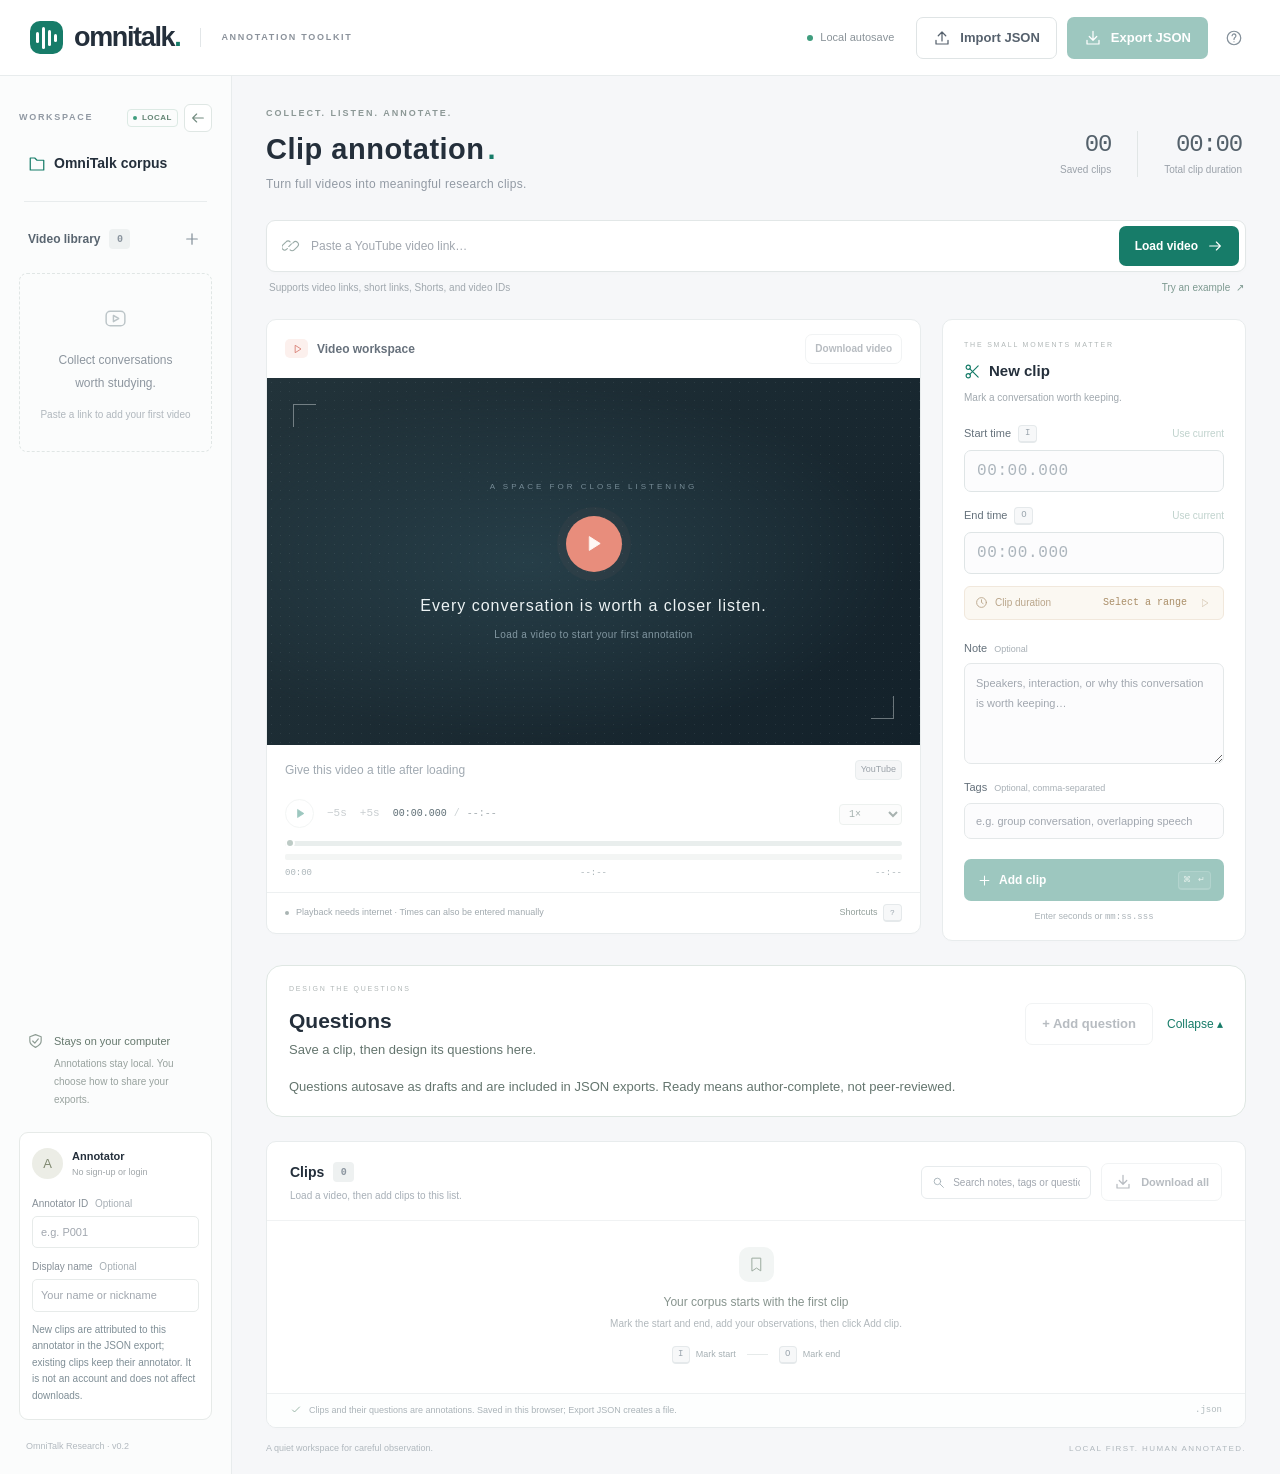
==== src/annotation_toolkit/static/index.html @ 3ece15de "Keep imported JSON files as separate projects with a file selector Each imported file is now its own" ====
<!doctype html>
<html lang="en">
  <head>
    <meta charset="utf-8">
    <meta name="viewport" content="width=device-width, initial-scale=1">
    <meta name="referrer" content="strict-origin-when-cross-origin">
    <meta name="theme-color" content="#177c69">
    <meta name="description" content="OmniTalk local video annotation workspace. Mark clips, add notes, and export JSON.">
    <title>OmniTalk · Clip annotation</title>
    <link rel="icon" href="data:image/svg+xml,%3Csvg xmlns='http://www.w3.org/2000/svg' viewBox='0 0 40 40'%3E%3Crect width='40' height='40' rx='12' fill='%23177c69'/%3E%3Cpath d='M10 17v6m7-13v20m7-17v14m7-10v6' stroke='white' stroke-width='3' stroke-linecap='round'/%3E%3C/svg%3E">
    <link rel="stylesheet" href="./styles.css">
    <link id="downloads-styles" rel="stylesheet" href="./downloads.css">
    <script type="module" src="./app.js"></script>
  </head>
  <body data-mode="local">
    <svg class="icon-definitions" aria-hidden="true" xmlns="http://www.w3.org/2000/svg">
      <defs>
        <symbol id="i-plus" viewBox="0 0 24 24"><path d="M12 5v14M5 12h14"/></symbol>
        <symbol id="i-play" viewBox="0 0 24 24"><path d="m9 5 11 7-11 7Z"/></symbol>
        <symbol id="i-pause" viewBox="0 0 24 24"><path d="M8 5v14M16 5v14"/></symbol>
        <symbol id="i-link" viewBox="0 0 24 24"><path d="m10 13 4-4m-6 7-1 1a4 4 0 0 1-6-6l5-5a4 4 0 0 1 6 0m0 12a4 4 0 0 0 6 0l5-5a4 4 0 0 0-6-6l-1 1" transform="translate(0 1) scale(.9)"/></symbol>
        <symbol id="i-download" viewBox="0 0 24 24"><path d="M12 3v12m-5-5 5 5 5-5M4 15v5h16v-5"/></symbol>
        <symbol id="i-upload" viewBox="0 0 24 24"><path d="M12 16V4m-5 5 5-5 5 5M4 15v5h16v-5"/></symbol>
        <symbol id="i-check" viewBox="0 0 24 24"><path d="m5 12 4 4L19 6"/></symbol>
        <symbol id="i-video" viewBox="0 0 24 24"><rect x="3" y="5" width="18" height="14" rx="4"/><path d="m10 9 5 3-5 3Z"/></symbol>
        <symbol id="i-external" viewBox="0 0 24 24"><path d="M13 4h7v7m0-7L10 14m-1-9H4v15h15v-5"/></symbol>
        <symbol id="i-scissors" viewBox="0 0 24 24"><circle cx="6" cy="6" r="3"/><circle cx="6" cy="18" r="3"/><path d="m8 8 12 12M8 16 20 4"/></symbol>
        <symbol id="i-edit" viewBox="0 0 24 24"><path d="m14 5 5 5M4 20l5-1L21 7l-5-5L4 14Z"/></symbol>
        <symbol id="i-trash" viewBox="0 0 24 24"><path d="M3 6h18M9 6V3h6v3M5 6l1 15h12l1-15M10 10v7m4-7v7"/></symbol>
        <symbol id="i-search" viewBox="0 0 24 24"><circle cx="10" cy="10" r="6"/><path d="m15 15 6 6"/></symbol>
        <symbol id="i-clock" viewBox="0 0 24 24"><circle cx="12" cy="12" r="9"/><path d="M12 7v5l3 2"/></symbol>
        <symbol id="i-help" viewBox="0 0 24 24"><circle cx="12" cy="12" r="9"/><path d="M9.5 9a2.5 2.5 0 1 1 4 2c-1.5 1-1.5 1-1.5 3m0 3h.01"/></symbol>
        <symbol id="i-folder" viewBox="0 0 24 24"><path d="M3 7V4h6l3 3h9v13H3Z"/></symbol>
        <symbol id="i-arrow" viewBox="0 0 24 24"><path d="M4 12h16m-6-6 6 6-6 6"/></symbol>
        <symbol id="i-close" viewBox="0 0 24 24"><path d="m6 6 12 12M6 18 18 6"/></symbol>
        <symbol id="i-shield" viewBox="0 0 24 24"><path d="m12 3 8 3v6c0 5-8 9-8 9s-8-4-8-9V6Z"/><path d="m8 12 3 3 5-6"/></symbol>
        <symbol id="i-bookmark" viewBox="0 0 24 24"><path d="M6 3h12v18l-6-4-6 4Z"/></symbol>
      </defs>
    </svg>

    <header class="topbar">
      <a class="brand" href="./" aria-label="OmniTalk workspace">
        <span class="brand-mark" aria-hidden="true"><i></i><i></i><i></i><i></i></span>
        <span>omnitalk<span class="brand-period">.</span></span>
        <span class="brand-caption">ANNOTATION TOOLKIT</span>
      </a>
      <div class="topbar-actions">
        <span class="save-status" id="save-status" role="status"><span class="status-dot"></span>Local autosave</span>
        <button class="button secondary" id="import-button"><svg class="icon"><use href="#i-upload"/></svg><span>Import JSON</span></button>
        <input type="file" id="import-file" accept="application/json,.json" multiple hidden>
        <button class="button primary" id="export-button"><svg class="icon"><use href="#i-download"/></svg><span>Export JSON</span></button>
        <button class="icon-button help-button" id="help-button" aria-label="Help"><svg class="icon"><use href="#i-help"/></svg></button>
      </div>
    </header>

    <div id="browser-demo-notice" class="browser-demo-notice" role="note" hidden>
      <span><strong>Browser edition</strong> · Annotate and export JSON here. Video downloads require the local app. Your annotations stay in this browser.</span>
      <a href="https://github.com/chnln/omnitalk-annotation-toolkit#run-locally" target="_blank" rel="noopener noreferrer">Local setup ↗</a>
    </div>
    <div class="app-layout">
      <aside class="sidebar" id="library-sidebar" aria-label="Project and video library">
        <div class="workspace-label"><span>WORKSPACE</span><span class="local-pill"><span class="status-dot"></span>LOCAL</span><button class="sidebar-toggle" id="sidebar-toggle" type="button" aria-expanded="true" aria-controls="sidebar-content" aria-label="Collapse video library" title="Collapse video library"><svg class="icon" aria-hidden="true"><use href="#i-arrow"/></svg><span class="sidebar-toggle-text">Library</span></button></div>
        <div class="sidebar-content" id="sidebar-content">
        <div class="project-picker" id="project-picker" hidden><select id="project-select" aria-label="Loaded file"></select><button class="icon-button" id="delete-project" type="button" aria-label="Remove this loaded file" title="Remove this loaded file from browser storage"><svg class="icon"><use href="#i-trash"/></svg></button></div>
        <label class="project-field" for="project-name"><svg class="icon"><use href="#i-folder"/></svg><input id="project-name" aria-label="Project name" maxlength="200" value="OmniTalk corpus"></label>
        <div class="sidebar-divider"></div>
        <div class="library-heading"><h2>Video library <span id="video-count" class="count-pill">0</span></h2><button class="icon-button" id="add-video-focus" aria-label="Add video"><svg class="icon"><use href="#i-plus"/></svg></button></div>
        <div class="library-filters" id="library-filters" role="search" aria-label="Filter video library" hidden>
          <label class="library-search"><svg class="icon"><use href="#i-search"/></svg><input id="library-search" placeholder="Filter by title or ID" aria-label="Filter videos by title or ID" autocomplete="off"></label>
          <select id="library-annotator" aria-label="Filter videos by annotator"></select>
          <select id="library-status" aria-label="Filter videos by question status"></select>
          <div class="library-filter-summary" id="library-filter-summary" role="status" hidden><span id="library-filter-count"></span><button class="text-button" id="clear-library-filters" type="button">Clear filters</button></div>
        </div>
        <nav id="video-list" class="video-list" aria-label="Video list"></nav>
        <div class="library-empty" id="library-empty"><svg class="icon"><use href="#i-video"/></svg><p>Collect conversations<br>worth studying.</p><span>Paste a link to add your first video</span></div>
        <div class="sidebar-bottom">
          <div class="privacy-note"><svg class="icon"><use href="#i-shield"/></svg><div><strong>Stays on your computer</strong><p>Annotations stay local. You choose how to share your exports.</p></div></div>
          <div class="participant-card">
            <div class="participant-heading"><span class="avatar" id="participant-avatar">A</span><div><strong>Annotator</strong><span>No sign-up or login</span></div></div>
            <label for="annotator-id">Annotator ID <span class="optional">Optional</span></label><input id="annotator-id" placeholder="e.g. P001" maxlength="200" autocomplete="off" aria-describedby="annotator-help">
            <label for="annotator-name">Display name <span class="optional">Optional</span></label><input id="annotator-name" placeholder="Your name or nickname" maxlength="200" autocomplete="off">
            <p class="annotator-help" id="annotator-help">New clips are attributed to this annotator in the JSON export; existing clips keep their annotator. It is not an account and does not affect downloads.</p>
          </div>
          <span class="sidebar-version">OmniTalk Research · v0.2</span>
        </div>
        </div>
      </aside>

      <main>
        <div class="page-heading">
          <div><div class="eyebrow">COLLECT. LISTEN. ANNOTATE.</div><h1>Clip annotation<span class="heading-dot">.</span></h1><p>Turn full videos into meaningful research clips.</p></div>
          <div class="workspace-stats"><span><strong id="total-clips">00</strong>Saved clips</span><span><strong id="total-duration">00:00</strong>Total clip duration</span></div>
        </div>
        <div class="storage-warning" id="storage-warning" role="alert" hidden><span id="storage-warning-text"></span><button class="text-button" id="recover-storage" hidden>Download original draft</button></div>
        <section class="source-loader" aria-label="Load a YouTube video">
          <form id="source-form"><div class="url-field"><svg class="icon"><use href="#i-link"/></svg><input id="source-url" aria-label="YouTube video link" placeholder="Paste a YouTube video link…" autocomplete="off" spellcheck="false" required></div><button type="submit" class="button primary">Load video<svg class="icon"><use href="#i-arrow"/></svg></button></form>
          <div class="source-helper"><span>Supports video links, short links, Shorts, and video IDs</span><button type="button" class="text-button" id="load-example">Try an example <span aria-hidden="true">↗</span></button></div>
          <p class="field-error" id="source-error" role="alert" hidden></p>
        </section>

        <div class="annotation-grid">
          <section class="video-card" aria-labelledby="video-section-heading">
            <div class="video-card-heading"><div class="video-heading-label"><span class="youtube-mark"><svg class="icon"><use href="#i-play"/></svg></span><h2 id="video-section-heading">Video workspace</h2></div><a id="source-link" class="subtle-link" target="_blank" rel="noopener" hidden>Original video<svg class="icon"><use href="#i-external"/></svg></a></div>
            <div class="player-stage" id="player-stage">
              <div class="video-empty" id="video-empty"><span class="preview-eyebrow">A SPACE FOR CLOSE LISTENING</span><span class="empty-play"><svg class="icon"><use href="#i-play"/></svg></span><h3>Every conversation is worth a closer listen.</h3><p>Load a video to start your first annotation</p><span class="empty-corner top-left"></span><span class="empty-corner bottom-right"></span></div>
              <div id="youtube-mount" hidden><div id="youtube-player"></div></div>
            </div>
            <div class="video-meta"><input id="video-title" aria-label="Video title" placeholder="Give this video a title after loading" maxlength="500" disabled><span class="video-source-badge">YouTube</span></div>
            <div class="player-notice" id="player-notice" role="status" hidden><span id="player-notice-text"></span><button class="text-button" id="retry-player" hidden>Retry</button></div>
            <div class="transport">
              <div class="transport-controls"><div class="playback-buttons"><button class="play-toggle icon-button" id="play-toggle" aria-label="Play" disabled><svg class="icon"><use href="#i-play"/></svg></button><button class="skip-button" id="seek-back" aria-label="Back 5 seconds" disabled>−5s</button><button class="skip-button" id="seek-forward" aria-label="Forward 5 seconds" disabled>+5s</button><span class="playback-time"><span id="current-time">00:00.000</span><span class="time-divider">/</span><span id="video-duration">--:--</span></span></div><label class="speed-control" for="playback-rate"><span class="sr-only">Playback speed</span><select id="playback-rate" disabled><option value="0.5">0.5×</option><option value="0.75">0.75×</option><option value="1" selected>1×</option><option value="1.25">1.25×</option><option value="1.5">1.5×</option><option value="2">2×</option></select></label></div>
              <input type="range" id="seek-range" min="0" max="1" value="0" step="0.01" aria-label="Video progress" disabled>
              <div class="clip-timeline" id="clip-timeline" aria-label="Annotated ranges"></div>
              <div class="timeline-labels"><span>00:00</span><span id="timeline-middle">--:--</span><span id="timeline-end">--:--</span></div>
            </div>
            <div class="video-card-footer"><span class="status-dot muted"></span><span id="player-footnote">Playback needs internet · Times can also be entered manually</span><button class="text-button keyboard-help" id="keyboard-help">Shortcuts <kbd>?</kbd></button></div>
          </section>

          <section class="editor-card" aria-labelledby="editor-heading">
            <div class="editor-header"><span class="section-kicker">THE SMALL MOMENTS MATTER</span><div><h2 id="editor-heading"><svg class="icon"><use href="#i-scissors"/></svg><span id="editor-title">New clip</span></h2><button class="text-button" id="cancel-edit" hidden>Cancel editing</button></div><p>Mark a conversation worth keeping.</p></div>
            <form id="clip-form">
              <fieldset id="clip-fields" disabled>
                <div class="time-field"><div class="field-label"><label for="clip-start">Start time <kbd>I</kbd></label><button type="button" class="capture-button" id="capture-start" disabled>Use current</button></div><input id="clip-start" class="time-input" placeholder="00:00.000" autocomplete="off" spellcheck="false" required></div>
                <div class="time-field"><div class="field-label"><label for="clip-end">End time <kbd>O</kbd></label><button type="button" class="capture-button" id="capture-end" disabled>Use current</button></div><input id="clip-end" class="time-input" placeholder="00:00.000" autocomplete="off" spellcheck="false" required></div>
                <div class="selection-duration"><svg class="icon"><use href="#i-clock"/></svg><span>Clip duration</span><strong id="selection-duration">Select a range</strong><button type="button" class="icon-button" id="preview-draft" aria-label="Preview current range" disabled><svg class="icon"><use href="#i-play"/></svg></button></div>
                <label for="clip-note" class="form-label">Note <span class="optional">Optional</span></label><textarea id="clip-note" rows="4" maxlength="20000" placeholder="Speakers, interaction, or why this conversation is worth keeping…"></textarea>
                <label for="clip-tags" class="form-label">Tags <span class="optional">Optional, comma-separated</span></label><input id="clip-tags" maxlength="1200" placeholder="e.g. group conversation, overlapping speech">
                <p class="field-error" id="clip-error" role="alert" hidden></p>
                <button class="button primary save-clip" type="submit" id="save-clip"><svg class="icon"><use href="#i-plus"/></svg><span id="save-clip-label">Add clip</span><kbd>⌘ ↵</kbd></button>
                <p class="editor-hint">Enter seconds or <span class="mono">mm:ss.sss</span></p>
              </fieldset>
            </form>
          </section>
        </div>

        <section class="qa-card" id="qa-panel" aria-labelledby="qa-heading">
          <div class="qa-heading"><div><span class="section-kicker">DESIGN THE QUESTIONS</span><h2 id="qa-heading">Questions</h2><p id="qa-context">Save a clip, then design its questions here.</p></div><div class="qa-heading-actions"><button type="button" class="button secondary" id="qa-add" disabled>+ Add question</button><button type="button" class="text-button" id="qa-toggle" aria-expanded="true" aria-controls="qa-body">Collapse ▴</button></div></div>
          <div id="qa-body">
          <div id="qa-content" hidden>
            <div class="qa-clip-bar"><label for="qa-clip-select">Selected clip</label><select id="qa-clip-select" aria-label="Select clip for questions"></select><button type="button" class="button secondary" id="qa-preview">Preview clip</button><label for="qa-subtitles">Subtitle status</label><select id="qa-subtitles"><option value="unknown">Not reviewed</option><option value="none">No subtitles</option><option value="present">With subtitles</option><option value="masked">Subtitle masked</option></select></div>
            <p class="qa-help">Subtitle status describes the clip; it does not mask or modify the video.</p>
            <div class="qa-layout"><nav id="qa-list" aria-label="Questions for selected clip"></nav><div id="qa-editor"></div></div>
          </div>
          <p class="qa-footnote">Questions autosave as drafts and are included in JSON exports. Ready means author-complete, not peer-reviewed.</p>
          </div>
        </section>

        <section class="clips-card" aria-labelledby="clips-heading">
          <div class="clips-heading"><div><h2 id="clips-heading">Clips <span class="count-pill" id="clip-count">0</span></h2><p id="clips-description">Load a video, then add clips to this list.</p></div><div class="clips-actions"><label class="clip-search"><svg class="icon"><use href="#i-search"/></svg><input id="clips-search" placeholder="Search notes, tags or questions" aria-label="Search notes, tags or questions"></label><button class="button secondary" id="download-all-clips" type="button" disabled><svg class="icon"><use href="#i-download"/></svg>Download all</button></div></div>
          <div class="clips-empty" id="clips-empty"><span class="empty-bookmark"><svg class="icon"><use href="#i-bookmark"/></svg></span><h3>Your corpus starts with the first clip</h3><p>Mark the start and end, add your observations, then click Add clip.</p><span class="empty-step"><kbd>I</kbd><span>Mark start</span><span class="step-dash"></span><kbd>O</kbd><span>Mark end</span></span></div>
          <div class="table-scroll" id="clips-table-container" hidden><table><thead><tr><th scope="col">Clip</th><th scope="col">Time range</th><th scope="col">Note</th><th scope="col">Tags</th><th scope="col" class="actions-heading">Actions</th></tr></thead><tbody id="clips-body"></tbody></table></div>
          <div class="no-results" id="no-results" hidden>No matching clips. Try another search.</div>
          <div class="clips-footer"><svg class="icon"><use href="#i-check"/></svg><span>Clips and their questions are annotations. Saved in this browser; Export JSON creates a file.</span><span class="json-badge">.json</span></div>
        </section>
        <footer class="page-footer"><span>A quiet workspace for careful observation.</span><span>LOCAL FIRST. HUMAN ANNOTATED.</span></footer>
      </main>
    </div>

    <dialog id="help-dialog" class="help-dialog"><div class="dialog-heading"><div><div class="eyebrow">A LITTLE FIELD GUIDE</div><h2>Start building your corpus</h2></div><button class="icon-button" id="close-help" aria-label="Close help"><svg class="icon"><use href="#i-close"/></svg></button></div><ol class="help-steps"><li><strong>Optionally enter an annotator ID, then paste a video link.</strong><p>Each new clip records this annotator in the exported JSON; it does not create an account. Clip ranges, notes, and tags are your annotations.</p></li><li><strong>Play, mark, and record your observations.</strong><p>Click “Use current” or enter seconds or mm:ss.sss. Click Add clip to place it in the list below. Each video has its own clips and unfinished draft; switch videos in the library.</p></li><li><strong>Export JSON to share with your project lead.</strong><p>Exports save a JSON file through the local server. The dialog shows its location. Import the file to continue annotating.</p></li></ol><div class="shortcut-grid"><span><kbd>Space</kbd>Play / pause</span><span><kbd>I</kbd>Mark start</span><span><kbd>O</kbd>Mark end</span><span><kbd>⌘ / Ctrl ↵</kbd>Add clip</span></div><p class="help-note">Shortcuts work outside text fields. If the YouTube player has focus, click elsewhere on this page first. The save shortcut also works inside clip fields.</p><div class="help-details"><p><strong>Local storage: </strong>Annotations and unfinished drafts are saved in this browser’s localStorage. Storage is separate for each browser, host, and port; clearing browser data removes it. Export regularly, and avoid editing the same project in multiple tabs.</p><p><strong>YouTube limitations: </strong>Videos need internet access and must allow embedding. The page has no comments or recommendation sidebar, but YouTube controls the player’s branding, ads, and end recommendations. You can still enter times manually if playback fails. Times are stored to milliseconds, without a guarantee of frame accuracy.</p><p><strong>Audio and subtitles: </strong>Use Download video for the full video, a clip row for one clip, or Download all for all clips of the selected video. Choose a save folder before starting. Video downloads include source audio. Audio-only extraction and subtitle import are not implemented yet.</p></div></dialog>
    <dialog id="confirm-dialog" class="confirm-dialog"><h2 id="confirm-title"></h2><p id="confirm-message"></p><div class="dialog-actions"><button class="button secondary" id="confirm-cancel">Cancel</button><button class="button primary" id="confirm-accept">Confirm</button></div></dialog>
    <dialog id="export-dialog" class="export-dialog">
      <div class="dialog-heading"><div><div class="eyebrow">READY TO SHARE</div><h2>Export annotations</h2></div><button class="icon-button" id="close-export" aria-label="Close export"><svg class="icon"><use href="#i-close"/></svg></button></div>
      <p id="export-feedback" class="export-feedback" role="status"></p>
      <div id="export-path-container" hidden><label for="export-path" class="form-label">Saved file</label><input id="export-path" class="mono" readonly><button class="text-button" id="copy-export-path">Copy path</button></div>
      <p class="export-help">Saved clips include all questions, including Drafts. Video files are downloaded separately.</p>
      <div class="dialog-actions"><button class="button secondary" id="copy-export-json">Copy JSON</button><button class="button secondary" id="download-export-copy"><svg class="icon"><use href="#i-download"/></svg>Download a copy</button><button class="button primary" id="done-export">Done</button></div>
    </dialog>
    <div class="toast" id="toast" role="status" hidden><svg class="icon"><use href="#i-check"/></svg><span id="toast-message"></span></div>
    <noscript><div class="noscript">JavaScript is required to load the player and save annotations. Enable it and refresh this page.</div></noscript>
  </body>
</html>
---- src/annotation_toolkit/static/styles.css ----
@charset "UTF-8";
:root{--bg:#f6f7f9;--paper:#fff;--text:#242f3b;--muted:#89919d;--line:#e8eced;--green:#177c69;--green-dark:#106351;--green-wash:#eaf4f0;--rose:#e98272;--mono:"SFMono-Regular",Consolas,"Liberation Mono",monospace;--sans:-apple-system,BlinkMacSystemFont,"Segoe UI","PingFang SC","Microsoft YaHei",sans-serif}
*{box-sizing:border-box}body{margin:0;background:var(--bg);color:var(--text);font-family:var(--sans);font-size:14px;line-height:1.5;-webkit-font-smoothing:antialiased}button,input,textarea,select{font:inherit}button,a,input,textarea,select{-webkit-tap-highlight-color:transparent}button{cursor:pointer}button:disabled{cursor:not-allowed;opacity:.42}button,a{touch-action:manipulation}a{color:inherit;text-decoration:none}input,textarea,select{color:var(--text)}button:focus-visible,a:focus-visible,input:focus-visible,textarea:focus-visible,select:focus-visible{outline:3px solid #83bcaa;outline-offset:3px}input,textarea{width:100%;min-width:0;background:#fff;border:1px solid #dfe5e6;border-radius:7px;padding:10px 12px;transition:border-color .15s,box-shadow .15s}input::placeholder,textarea::placeholder{color:#a1a7af}input:focus,textarea:focus{border-color:#75ae9f;outline:none;box-shadow:0 0 0 3px #177c6910}textarea{resize:vertical;min-height:94px}input:disabled{background:#f8f9fa}h1,h2,h3,p{margin:0}h2{font-size:15px;font-weight:650}h3{font-weight:600}svg.icon{width:18px;height:18px;flex-shrink:0;fill:none;stroke:currentColor;stroke-width:1.65;stroke-linecap:round;stroke-linejoin:round}.icon-definitions{position:absolute;width:0;height:0;overflow:hidden}.button{display:inline-flex;align-items:center;justify-content:center;gap:9px;padding:10px 16px;border:1px solid transparent;border-radius:7px;font-size:13px;font-weight:550;line-height:20px;white-space:nowrap;transition:background .15s,transform .15s}.button:active:not(:disabled){transform:translateY(1px)}.primary{background:var(--green);color:white}.primary:hover:not(:disabled){background:var(--green-dark)}.secondary{background:white;border-color:#dfe4e5;color:#56616d}.secondary:hover{background:#f6f8f7}.icon-button{display:inline-flex;align-items:center;justify-content:center;width:32px;height:32px;background:transparent;color:#84909a;border:0;border-radius:6px;padding:0;flex-shrink:0}.icon-button:hover:not(:disabled){background:#edf2f1;color:var(--green)}.text-button{border:0;background:none;padding:0;color:var(--green);font-size:12px;font-weight:500;white-space:nowrap}.text-button:hover{text-decoration:underline;text-underline-offset:4px}.topbar{height:76px;display:flex;align-items:center;justify-content:space-between;padding:0 30px;background:var(--paper);border-bottom:1px solid var(--line);gap:24px}.brand{display:flex;align-items:center;gap:11px;font-size:27px;letter-spacing:-1.35px;font-weight:720;line-height:1}.brand-period{color:var(--green)}.brand-mark{height:33px;width:33px;border-radius:10px;background:var(--green);display:flex;align-items:center;justify-content:center;gap:3px}.brand-mark i{width:3px;border-radius:3px;background:#fff;height:11px}.brand-mark i:nth-child(2){height:22px}.brand-mark i:nth-child(3){height:16px}.brand-mark i:nth-child(4){height:8px}.brand .brand-caption{font-size:9px;letter-spacing:1.7px;font-weight:600;color:#8b929b;margin-left:9px;padding-left:20px;border-left:1px solid #e2e6e8;line-height:19px}.topbar-actions{display:flex;align-items:center;gap:10px}.save-status{display:flex;align-items:center;gap:7px;color:#8a9399;font-size:11px;margin-right:12px}.status-dot{display:inline-block;flex-shrink:0;width:6px;height:6px;border-radius:50%;background:#3f9d7e}.status-dot.muted{background:#a9b4b3}.save-status.error{color:#b75c46}.save-status.error .status-dot{background:#cb7560}.app-layout{display:grid;grid-template-columns:232px minmax(0,1fr);min-height:calc(100vh - 76px)}.sidebar{display:flex;flex-direction:column;background:#fbfcfc;border-right:1px solid var(--line);padding:28px 19px 20px;min-width:0}.workspace-label{display:flex;align-items:center;justify-content:space-between;gap:8px;color:#9199a3;font-size:9px;letter-spacing:1.7px;font-weight:600;margin:0 8px 15px}.local-pill{display:flex;gap:5px;align-items:center;border:1px solid #dceae4;border-radius:4px;padding:2px 5px;color:#638574;font-size:8px;letter-spacing:.5px}.local-pill .status-dot{width:4px;height:4px}.project-field{display:flex;align-items:center;gap:8px;padding-left:9px;color:var(--green)}.project-field input{padding:6px 0;border:0;background:transparent;font-size:14px;font-weight:600;box-shadow:none}.sidebar-divider{height:1px;background:var(--line);margin:21px 5px}.library-heading{display:flex;align-items:center;justify-content:space-between;margin:0 4px 14px 9px}.library-heading h2{font-size:12px;color:#596570;display:flex;align-items:center;gap:9px}.count-pill{display:inline-flex;align-items:center;justify-content:center;background:#eef1f1;color:#8b959f;min-width:21px;height:20px;padding:0 6px;border-radius:4px;font-size:10px;font-weight:550;font-family:var(--mono)}.video-list{display:flex;flex-direction:column;gap:6px}.library-filters{display:flex;flex-direction:column;gap:6px;margin:0 4px 12px}.library-search{display:flex;align-items:center;gap:7px;border:1px solid #e7ebed;background:white;padding:0 9px;border-radius:6px}.library-search .icon{width:13px;height:13px;color:#a3b0b6}.library-search input{border:0;box-shadow:none;padding:7px 0;font-size:11px;background:transparent}.library-filters select{width:100%;min-width:0;font-size:11px;color:#56616d;background:white;border:1px solid #e7ebed;border-radius:6px;padding:6px 7px}.library-filter-summary{display:flex;align-items:center;justify-content:space-between;gap:8px;font-size:10px;color:#8e9b97;padding:0 2px}.library-filter-summary[hidden],.library-filters[hidden]{display:none}.library-no-results{font-size:11px;color:#8d969f;text-align:center;padding:18px 8px;border:1px dashed #e0e6e5;border-radius:8px}.video-item{display:flex;gap:11px;align-items:center;text-align:left;background:transparent;border:1px solid transparent;border-radius:8px;padding:11px 9px;min-width:0;width:100%;color:#6f7b84}.video-item:hover{background:#f0f4f3}.video-item.active{background:#eaf3ef;border-color:#d8e9df;color:var(--green)}.video-item-thumbnail{width:35px;height:29px;border-radius:5px;background:#e7eceb;display:grid;place-items:center;flex-shrink:0}.video-item.active .video-item-thumbnail{background:#d8e9df}.video-item-thumbnail .icon{width:18px;height:18px}.video-item-info{min-width:0;flex:1}.video-item-title{display:block;white-space:nowrap;overflow:hidden;text-overflow:ellipsis;font-size:12px;font-weight:550}.video-item-detail{display:block;font-size:10px;margin-top:4px;color:#8e9b97}.video-item-indicator{width:5px;height:5px;background:var(--green);border-radius:50%;flex-shrink:0}.library-empty{padding:32px 8px 27px;text-align:center;margin-top:4px;border:1px dashed #e0e6e5;border-radius:8px;color:#bcc5c8}.library-empty>.icon{height:25px;width:25px;stroke-width:1.4}.library-empty p{font-size:12px;line-height:1.9;color:#8d969f;margin:12px 0 8px}.library-empty>span{font-size:10px;color:#b0b7bd}.sidebar-bottom{margin-top:auto;padding-top:64px}.privacy-note{display:flex;gap:10px;padding:0 8px 23px;color:#8d9c93}.privacy-note .icon{margin-top:2px;width:17px}.privacy-note strong{color:#65786d;font-size:11px;font-weight:500}.privacy-note p{font-size:10px;color:#98a29e;line-height:1.8;margin-top:4px}.participant-card{border:1px solid #e6eae8;border-radius:9px;background:white;padding:15px 12px}.participant-heading{display:flex;align-items:center;gap:9px;margin-bottom:16px}.avatar{width:31px;height:31px;background:#ecede6;color:#7f8870;font-size:13px;border-radius:50%;display:grid;place-items:center;font-weight:500}.participant-heading strong{display:block;font-size:11px;font-weight:600}.participant-heading div>span{display:block;font-size:9px;color:#a0a6a9;margin-top:2px}.participant-card label{display:block;font-size:10px;color:#879098;margin:11px 0 5px}.participant-card input{font-size:11px;padding:7px 8px;border-color:#e7ebea;border-radius:5px}.optional{color:#a7afb5;font-size:10px;font-weight:400;margin-left:4px}.sidebar-version{display:block;color:#b2b9bf;font-size:9px;margin:20px 7px 0}main{min-width:0;padding:31px 34px 18px;max-width:1740px;width:100%;margin:0 auto}.page-heading{display:flex;align-items:center;justify-content:space-between;margin-bottom:27px;gap:20px}.eyebrow{color:#8c9896;font-size:9px;font-weight:550;letter-spacing:2px;margin-bottom:7px}h1{font-size:29px;font-weight:650;letter-spacing:.5px;line-height:1.45}.heading-dot{color:var(--green);padding-left:3px}.page-heading p{font-size:12px;color:#929aa4;margin-top:5px;letter-spacing:.3px}.workspace-stats{display:flex;gap:26px;margin-right:4px;padding-top:9px}.workspace-stats>span{display:flex;flex-direction:column;align-items:flex-end;font-size:10px;color:#9ba2aa;gap:4px}.workspace-stats>span+span{padding-left:26px;border-left:1px solid #e1e6e6}.workspace-stats strong{font:500 24px var(--mono);color:#54616b;letter-spacing:-1.2px}.source-loader{margin-bottom:24px}.source-loader form{display:flex;padding:5px 6px 5px 15px;gap:9px;background:white;border:1px solid #e2e7e7;border-radius:9px;box-shadow:0 2px 4px #283c3203}.url-field{display:flex;align-items:center;gap:11px;flex:1;min-width:0;color:#9aaba7}.url-field input{border:0;padding:9px 0;box-shadow:none;font-size:12px;background:transparent}.source-loader .button{padding:9px 15px;font-size:12px}.source-loader .button .icon{width:16px}.source-helper{display:flex;justify-content:space-between;padding:8px 2px 0 3px;color:#a0a8ae;font-size:10px;gap:10px}.source-helper .text-button{font-size:10px;color:#7d9990}.source-helper .text-button span{padding-left:3px}.annotation-grid{display:grid;grid-template-columns:minmax(0,1fr) 304px;gap:21px;align-items:start}.video-card,.editor-card,.clips-card{background:white;border:1px solid var(--line);border-radius:10px;min-width:0;overflow:hidden;box-shadow:0 2px 5px #23302a02}.video-card-heading{display:flex;align-items:center;justify-content:space-between;padding:14px 18px;height:53px}.video-heading-label{display:flex;align-items:center;gap:9px}.video-card-heading h2{font-size:12px;color:#67717c;font-weight:550}.youtube-mark{background:#fcf0ed;color:#d98075;display:grid;place-items:center;width:23px;height:19px;border-radius:5px}.youtube-mark .icon{width:12px;height:12px;stroke-width:1.8}.subtle-link{display:inline-flex;align-items:center;gap:5px;color:#98a2a8;font-size:10px}.subtle-link:hover{color:var(--green)}.subtle-link .icon{width:12px;height:12px}.player-stage{position:relative;background:#182830;aspect-ratio:16/9;min-height:210px;overflow:hidden}.video-empty{position:absolute;inset:0;display:flex;flex-direction:column;align-items:center;justify-content:center;background:radial-gradient(ellipse at 40% 50%,#263e48 0,transparent 68%),linear-gradient(135deg,#22333a,#13212a);color:#edf3f4;text-align:center;padding:26px}.video-empty:before{content:"";position:absolute;inset:0;opacity:.09;background-image:radial-gradient(#c6d8dc .6px,transparent .6px);background-size:9px 9px;pointer-events:none}.preview-eyebrow{position:relative;font-size:8px;color:#778c97;letter-spacing:3px;margin-bottom:23px}.empty-play{position:relative;background:#e88d7c;width:56px;height:56px;border-radius:50%;display:grid;place-items:center;box-shadow:0 0 0 9px #ea8e7a09}.empty-play .icon{width:23px;height:23px;fill:#fef8f4;color:#fef8f4;margin-left:-2px;stroke-width:1}.video-empty h3{font-size:16px;font-weight:450;letter-spacing:1px;margin:22px 0 9px;position:relative}.video-empty p{font-size:10px;letter-spacing:.4px;color:#8297a1;position:relative}.empty-corner{position:absolute;width:23px;height:23px;opacity:.4;border-color:#63808a}.empty-corner.top-left{top:26px;left:26px;border-top:1px solid;border-left:1px solid}.empty-corner.bottom-right{bottom:26px;right:26px;border-right:1px solid;border-bottom:1px solid}#youtube-mount,#youtube-player,#youtube-mount iframe{position:absolute;inset:0;height:100%;width:100%;border:0}.video-meta{display:flex;align-items:center;gap:12px;padding:13px 18px 8px}.video-meta input{font-size:12px;font-weight:500;border:0;border-radius:2px;background:none;padding:3px 0;box-shadow:none}.video-meta input::placeholder{font-weight:400;color:#a1aab2}.video-source-badge{font-size:9px;color:#9ba2a9;background:#f5f6f7;border:1px solid #e9edee;border-radius:4px;padding:2px 5px}.transport{padding:9px 18px 14px}.transport-controls{display:flex;justify-content:space-between;align-items:center;gap:8px;margin-bottom:13px}.playback-buttons{display:flex;align-items:center;gap:13px}.play-toggle{border:1px solid #e3e9e7;border-radius:50%;height:29px;width:29px;color:var(--green)}.play-toggle .icon{width:13px;height:13px;fill:var(--green);stroke-width:1.5}.play-toggle.playing .icon{fill:none;stroke-width:3}.skip-button{border:0;background:none;color:#7f8b92;font:11px var(--mono);padding:4px 0}.skip-button:hover:not(:disabled){color:var(--green)}.playback-time{font-family:var(--mono);font-size:10px;color:#5f6f76;white-space:nowrap}.time-divider{color:#ccd2d4;padding:0 7px}#video-duration{color:#a7afb3}.speed-control select{font-family:var(--mono);font-size:10px;color:#83928f;border:1px solid #e6ece9;background:#fbfcfb;border-radius:4px;padding:3px 5px;cursor:pointer;max-width:70px}#seek-range{display:block;padding:0;margin:0;width:100%;height:5px;border:0;box-shadow:none;border-radius:5px;appearance:none;background:#e9eeed;accent-color:var(--green);cursor:pointer}#seek-range:disabled{cursor:default}#seek-range::-webkit-slider-thumb{appearance:none;width:10px;height:10px;background:var(--green);border:2px solid white;box-shadow:0 0 0 1px #177c6960;border-radius:50%}#seek-range:disabled::-webkit-slider-thumb{background:#bdcbc6;box-shadow:none}.clip-timeline{position:relative;height:6px;margin-top:8px;background:#f3f5f4;border-radius:2px}.timeline-clip{height:6px;border:0;position:absolute;background:#90beae;border-radius:2px;min-width:3px;padding:0}.timeline-clip:hover{background:var(--green);height:8px;top:-1px}.timeline-labels{display:flex;justify-content:space-between;font:9px var(--mono);color:#acb6ba;margin-top:8px}.video-card-footer{display:flex;align-items:center;gap:7px;border-top:1px solid #edf0f1;padding:11px 18px;color:#a0a9ae;font-size:9px}.video-card-footer .status-dot{width:4px;height:4px}.keyboard-help{margin-left:auto;font-size:9px;color:#929f9a}.keyboard-help kbd{font-size:8px;margin-left:3px}.player-notice{margin:5px 18px 0;padding:9px 11px;background:#faf4e9;border:1px solid #f0e4c7;border-radius:5px;color:#a17b42;font-size:11px;line-height:1.8}.player-notice .text-button{margin-left:9px;font-size:11px}.editor-card{padding:20px 21px 15px}.section-kicker{font-size:7px;letter-spacing:1.8px;color:#b0b7b7;display:block;margin-bottom:10px}.editor-header>div{display:flex;align-items:center;justify-content:space-between}.editor-header h2{display:flex;align-items:center;gap:8px;font-size:15px}.editor-header h2 .icon{color:var(--green);height:17px;width:17px}.editor-header p{font-size:10px;color:#a1a9af;margin-top:7px}.editor-header{margin-bottom:20px}fieldset{border:0;padding:0;margin:0;min-width:0}fieldset:disabled .time-input,fieldset:disabled textarea,fieldset:disabled input{background:#fcfcfd}kbd{font:9px var(--mono);font-weight:400;color:#9ba6ae;background:#f7f8f9;border:1px solid #e5e9eb;border-bottom-width:2px;min-width:19px;height:18px;display:inline-flex;align-items:center;justify-content:center;border-radius:4px;padding:0 4px}.field-label{display:flex;align-items:center;justify-content:space-between;margin-bottom:7px;gap:8px}.field-label label{font-size:11px;color:#65717b;font-weight:500}.field-label label kbd{margin-left:4px;vertical-align:middle}.capture-button{border:0;color:#6a9689;background:none;font-size:10px;padding:0}.capture-button:hover:not(:disabled){color:var(--green);text-decoration:underline;text-underline-offset:3px}.time-input{font:16px var(--mono);letter-spacing:.6px;padding:10px 12px;height:42px;color:#57666e}.time-input::placeholder{color:#adb6bd}.time-field+.time-field{margin-top:15px}.selection-duration{display:flex;align-items:center;gap:7px;border:1px solid #f1e8dc;background:#fbf8f2;border-radius:6px;height:34px;padding:0 10px;margin-top:12px;margin-bottom:20px;color:#b9a58a;font-size:10px}.selection-duration>.icon{width:13px;height:13px}.selection-duration strong{margin-left:auto;font:500 10px var(--mono);color:#aa8e68}.selection-duration>.icon-button{width:19px;height:23px;color:#aa8e68}.selection-duration>.icon-button .icon{width:12px;height:12px}.form-label{display:block;font-size:11px;color:#65717b;font-weight:500;margin-bottom:7px}.editor-card textarea{font-size:11px;line-height:1.8;padding:10px 11px;margin-bottom:15px;border-color:#e4e8e9;display:block}.editor-card input:not(.time-input){font-size:11px;padding:9px 11px;border-color:#e4e8e9}.editor-card .optional{font-size:9px}.save-clip{width:100%;margin-top:20px;font-size:12px;padding:10px 12px;gap:7px}.save-clip .icon{width:15px;height:15px}.save-clip kbd{margin-left:auto;background:#ffffff15;border-color:#ffffff25;color:#cce0d8;font-size:8px;height:19px;letter-spacing:1px}.editor-hint{text-align:center;font-size:9px;color:#abb3b8;margin-top:9px}.mono{font-family:var(--mono)}.field-error{font-size:11px;line-height:1.7;color:#ba604d;margin-top:8px}.clips-card{margin-top:23px}.clips-heading{display:flex;justify-content:space-between;align-items:center;padding:20px 23px 17px;gap:20px}.clips-heading h2{font-size:14px;display:flex;gap:9px;align-items:center}.clips-heading p{color:#a7afb7;font-size:10px;margin-top:5px}.clip-search{display:flex;align-items:center;gap:8px;border:1px solid #e7ebed;padding:0 10px;border-radius:6px;max-width:210px}.clip-search .icon{width:13px;height:13px;color:#a3b0b6}.clip-search input{border:0;box-shadow:none;padding:8px 0;font-size:10px;background:transparent}.clips-empty{border-top:1px solid #f0f2f3;text-align:center;padding:26px 15px 29px}.empty-bookmark{display:inline-flex;width:35px;height:35px;border-radius:10px;background:#f2f5f4;color:#9bab9f;align-items:center;justify-content:center}.empty-bookmark .icon{width:17px;height:17px;stroke-width:1.4}.clips-empty h3{font-size:12px;color:#87948e;margin:11px 0 5px;font-weight:500}.clips-empty p{font-size:10px;color:#b1b8bc}.empty-step{display:inline-flex;align-items:center;gap:6px;font-size:9px;color:#a5afb3;margin-top:15px}.empty-step kbd{font-size:9px;height:18px;min-width:18px}.step-dash{width:21px;height:1px;background:#e6eaea;margin:0 5px}.clips-footer{border-top:1px solid #edf0f1;display:flex;align-items:center;gap:7px;color:#aab3b8;padding:10px 23px;font-size:9px;background:#fdfefe}.clips-footer>.icon{width:12px;height:12px;color:#89a998}.json-badge{margin-left:auto;font-family:var(--mono);color:#b0babd;font-size:9px}.page-footer{display:flex;align-items:center;justify-content:space-between;color:#b0b8be;font-size:9px;margin-top:14px;gap:15px}.page-footer>span:last-child{font-size:8px;letter-spacing:1.4px}.table-scroll{overflow:auto;border-top:1px solid #edf0f1}table{border-collapse:collapse;width:100%;text-align:left;table-layout:fixed}th{font-size:9px;font-weight:500;color:#9ea7ad;background:#fcfdfd;padding:10px 12px;border-bottom:1px solid #edf0f1}th:first-child{width:85px;padding-left:22px}th:nth-child(2){width:173px}th:nth-child(4){width:115px}th:last-child{width:102px;padding-right:20px}td{padding:14px 12px;border-bottom:1px solid #f0f3f3;vertical-align:middle;font-size:11px}tr:last-child td{border-bottom:0}tbody tr:hover{background:#fbfdfc}tbody tr.editing{background:#f2f8f4}td:first-child{padding-left:22px}.clip-number{display:flex;align-items:center;gap:6px;color:#94a39c;font:10px var(--mono)}.clip-number .icon-button{width:23px;height:23px;color:var(--green);background:#eef5f1}.clip-number .icon{width:12px;height:12px}.clip-time{font:10px var(--mono);color:#657972;white-space:nowrap;letter-spacing:-.3px}.clip-length{font:9px var(--mono);color:#acb7b4;margin-top:4px}.clip-note-text{color:#7b858d;white-space:pre-wrap;overflow-wrap:anywhere;display:-webkit-box;-webkit-line-clamp:3;-webkit-box-orient:vertical;overflow:hidden;line-height:1.8}.clip-note-text.empty{color:#c0c7ca}.tag-list{display:flex;flex-wrap:wrap;gap:4px}.clip-tag{display:inline-block;max-width:100%;overflow:hidden;text-overflow:ellipsis;white-space:nowrap;font-size:8px;line-height:1.6;padding:2px 5px;border-radius:3px;background:#f0f4f1;color:#889d90}.row-actions{display:flex;gap:4px;justify-content:flex-end}.row-actions .icon-button{width:25px;height:26px}.row-actions .icon{width:13px;height:13px}.row-actions .delete-clip:hover{background:#fcf0ed;color:#c46f5d}.actions-heading{text-align:right}.no-results{padding:45px 20px;text-align:center;color:#a2abae;font-size:12px;border-top:1px solid var(--line)}dialog{border:1px solid var(--line);border-radius:14px;padding:30px;max-width:580px;width:calc(100% - 36px);color:var(--text);box-shadow:0 24px 100px #182d3430}dialog::backdrop{background:#10242d65;backdrop-filter:blur(3px)}.dialog-heading{display:flex;justify-content:space-between;align-items:start;margin-bottom:22px}.dialog-heading h2{font-size:20px}.help-steps{padding-left:20px;margin:0 0 12px;list-style-type:decimal-leading-zero}.help-steps li{padding-left:8px;margin-bottom:18px;color:var(--green);font-size:12px}.help-steps strong{color:#57656c;font-weight:600}.help-steps p{font-size:11px;color:#97a2a8;margin-top:5px;line-height:1.8}.shortcut-grid{display:grid;grid-template-columns:1fr 1fr;gap:12px;padding:17px;background:#f7f9f8;border-radius:8px}.shortcut-grid>span{display:flex;align-items:center;gap:8px;font-size:11px;color:#7b898f}.help-note{font-size:10px;color:#a2adb1;line-height:1.8;margin:12px 0 18px}.help-details{border-top:1px solid var(--line);padding-top:16px}.help-details p{font-size:11px;color:#95a1a7;line-height:1.9;margin-bottom:10px}.help-details strong{font-weight:500;color:#6d7d83}.confirm-dialog{max-width:420px}.confirm-dialog h2{font-size:18px;margin-bottom:12px}.confirm-dialog>p{font-size:12px;color:#8a969d;line-height:1.9;white-space:pre-line}.dialog-actions{display:flex;justify-content:flex-end;gap:10px;margin-top:25px}.toast{position:fixed;bottom:25px;left:50%;transform:translateX(-50%);display:flex;align-items:center;gap:8px;padding:12px 19px;border:1px solid #d8e7e0;background:#f4fcf7;box-shadow:0 4px 25px #29413713;border-radius:8px;color:#407c65;font-size:12px;z-index:50;max-width:calc(100vw - 32px)}.toast.error{background:#fff5f0;border-color:#f1d5c8;color:#b96d4f}.toast .icon{width:15px;height:15px}.storage-warning{padding:12px 15px;margin-bottom:20px;border:1px solid #ebd9bb;background:#fff7e9;color:#b38b4b;border-radius:7px;font-size:11px;line-height:1.8}.storage-warning button{margin-left:12px}.sr-only{position:absolute;width:1px;height:1px;padding:0;overflow:hidden;clip:rect(0,0,0,0);white-space:nowrap;border:0}.noscript{position:fixed;inset:0;z-index:100;background:#fff;display:grid;place-items:center}[hidden]{display:none!important}
@media(min-width:1600px){main{padding:37px 46px 24px}.annotation-grid{grid-template-columns:minmax(0,1fr) 330px;gap:26px}.editor-card{padding:25px}.editor-header{margin-bottom:25px}.time-field+.time-field{margin-top:20px}.editor-card textarea{min-height:116px}.editor-hint{margin-top:13px}.source-loader{margin-bottom:28px}.player-stage{max-height:620px}}
@media(max-width:1250px){.brand .brand-caption{display:none}.app-layout{grid-template-columns:210px minmax(0,1fr)}main{padding:27px 25px 18px}.sidebar{padding-left:15px;padding-right:15px}.annotation-grid{grid-template-columns:minmax(0,1fr) 280px;gap:17px}.editor-card{padding:19px 17px 14px}.playback-buttons{gap:9px}.playback-time{font-size:9px}.time-divider{padding:0 4px}.transport{padding-left:14px;padding-right:14px}.video-empty h3{font-size:14px}.preview-eyebrow{font-size:7px;letter-spacing:2px;margin-bottom:18px}.empty-play{width:48px;height:48px}.video-empty h3{margin-top:19px}.video-card-footer{padding-left:13px;padding-right:13px;font-size:8px}.keyboard-help{font-size:8px}.clip-note-text{font-size:10px}th:nth-child(4){width:100px}th:nth-child(2){width:161px}}
@media(max-width:1060px){.topbar{padding:0 22px;gap:15px}.save-status{display:none}.app-layout{grid-template-columns:195px minmax(0,1fr)}main{padding:25px 23px 18px}.annotation-grid{grid-template-columns:minmax(0,1fr)}.editor-card{padding:20px}.editor-header{margin-bottom:17px}.editor-card fieldset{display:grid;grid-template-columns:1fr 1fr;gap:12px 18px;align-items:start}.time-field+.time-field{margin-top:0}.selection-duration{grid-column:1/-1;margin:0}.editor-card .form-label{margin-bottom:-6px}.editor-card .form-label[for=clip-note]{grid-column:1/-1}.editor-card textarea{grid-column:1/-1;min-height:80px;margin:0}.editor-card .form-label[for=clip-tags]{grid-column:1/-1}#clip-tags{grid-column:1/-1}.save-clip{margin-top:0}.editor-hint{text-align:right;align-self:center;margin:0}.editor-card .field-error{grid-column:1/-1;margin:0}.workspace-stats{gap:15px}.workspace-stats>span+span{padding-left:15px}.workspace-stats strong{font-size:21px}.page-heading h1{font-size:26px}.page-heading p{font-size:11px}.clips-heading{padding-left:18px;padding-right:18px}.clip-search{max-width:170px}table{min-width:590px}.page-footer{font-size:8px}.page-footer>span:last-child{font-size:7px;letter-spacing:.7px}}
@media(max-width:720px){.topbar{height:auto;min-height:69px;padding:15px 18px;flex-wrap:wrap;gap:14px}.brand{font-size:25px}.brand-mark{width:30px;height:30px}.topbar-actions{gap:7px;margin-left:auto}.topbar-actions .button{font-size:11px;padding:7px 10px;gap:6px}.topbar-actions .icon{width:15px;height:15px}.help-button{width:23px}.app-layout{display:flex;flex-direction:column;min-height:calc(100vh - 69px)}.sidebar{border-right:0;border-bottom:1px solid var(--line);padding:18px;display:grid;grid-template-columns:1fr 1fr;gap:12px 18px}.workspace-label{grid-column:1/-1;margin:0}.project-field{padding-left:0}.sidebar-divider,.sidebar-version,.privacy-note{display:none}.library-heading{margin:0;justify-content:flex-end;gap:10px}.video-list{grid-column:1/-1;display:flex;flex-direction:row;overflow:auto}.library-filters{grid-column:1/-1;display:grid;grid-template-columns:repeat(auto-fit,minmax(140px,1fr));margin:0}.library-filter-summary{grid-column:1/-1}.video-item{min-width:160px;max-width:210px}.library-empty{display:none}.sidebar-bottom{margin:0;padding:0;grid-column:1/-1}.participant-card{padding:0;border:0;border-radius:0;background:none;display:grid;grid-template-columns:1fr 1fr;column-gap:14px}.participant-heading{display:none}.participant-card label{grid-row:1;margin:0 0 5px;font-size:9px}.participant-card input{grid-row:2;background:white}main{padding:23px 18px 17px}.page-heading{margin-bottom:21px}.eyebrow{font-size:8px;letter-spacing:1.5px}.workspace-stats{gap:12px}.workspace-stats>span+span{padding-left:12px}.workspace-stats strong{font-size:20px}.workspace-stats>span{font-size:8px}.page-heading h1{font-size:25px}.page-heading p{font-size:10px}.source-loader form{padding-left:11px}.url-field{gap:7px}.url-field input{font-size:11px}.source-loader .button{padding:8px 10px;font-size:11px;gap:4px}.source-loader .button .icon{width:13px}.source-helper{font-size:9px}.source-helper .text-button{font-size:9px}.clips-heading{align-items:start;gap:12px}.clips-heading p{font-size:9px}.clip-search{max-width:142px}.clip-search input{font-size:9px}.clips-footer{padding-left:17px;padding-right:17px;font-size:8px}.page-footer>span:last-child{display:none}.video-card-footer{font-size:9px}.preview-eyebrow{font-size:7px}.video-empty h3{font-size:15px}dialog{padding:24px}.shortcut-grid{padding:12px;gap:12px 8px}.shortcut-grid>span{font-size:10px;gap:5px}}
.clips-heading{flex-wrap:wrap}.clips-heading>div:first-child{flex:1 1 220px;min-width:0}.clips-heading p{overflow-wrap:anywhere}.clips-actions{display:flex;align-items:center;flex-wrap:wrap;gap:10px}.clips-actions .clip-search{flex:1;min-width:125px}.clips-actions .button{padding:8px 12px;font-size:11px}.video-item-title{white-space:normal;display:-webkit-box;-webkit-line-clamp:2;-webkit-box-orient:vertical;line-height:1.5}
.video-library-row{display:flex;align-items:center;gap:2px;min-width:0}.video-library-row .video-item{flex:1;width:auto;min-width:0;max-width:none}.delete-video-button{width:27px;height:32px;flex:0 0 27px;color:#98a3ab}.delete-video-button:hover,.delete-video-button:focus-visible{color:#b96755;background:#fcf0ed}.annotator-help{font-size:10px;line-height:1.65;color:#7f8e96;margin:10px 0 0}
.sidebar-content{display:flex;flex-direction:column;flex:1;min-width:0}.sidebar .workspace-label{gap:6px;margin-left:0;margin-right:0}.sidebar .workspace-label>.local-pill{margin-left:auto}.sidebar-toggle{display:flex;align-items:center;justify-content:center;width:28px;height:28px;padding:4px;border:1px solid #dfe7e4;border-radius:6px;color:#738c80;background:#fff;flex-shrink:0}.sidebar-toggle:hover{color:var(--green);background:#edf5f0}.sidebar-toggle .icon{width:16px;height:16px;transform:rotate(180deg)}.sidebar-toggle-text{display:none;font-size:9px;font-weight:550;letter-spacing:0}.sidebar-collapsed .app-layout{grid-template-columns:64px minmax(0,1fr)}.sidebar-collapsed .sidebar{padding:22px 8px 20px}.sidebar-collapsed .workspace-label{justify-content:center;margin:0}.sidebar-collapsed .workspace-label>span{display:none}.sidebar-collapsed .sidebar-toggle{flex-direction:column;width:46px;height:auto;padding:8px 3px;gap:7px;color:var(--green)}.sidebar-collapsed .sidebar-toggle .icon{transform:none}.sidebar-collapsed .sidebar-toggle-text{display:block}
@media(max-width:720px){.sidebar-content{display:contents}.sidebar-toggle .icon{transform:rotate(-90deg)}.sidebar-collapsed .sidebar{display:flex;padding:12px 18px}.sidebar-collapsed .workspace-label{width:100%;justify-content:space-between}.sidebar-collapsed .workspace-label>span:first-child{display:block}.sidebar-collapsed .sidebar-toggle{flex-direction:row;width:auto;height:30px;padding:5px 9px}.sidebar-collapsed .sidebar-toggle .icon{transform:rotate(90deg)}}
@media(max-width:720px){.video-library-row{flex:0 0 230px;max-width:250px}.annotator-help{grid-column:1/-1;grid-row:3}}
@media(prefers-reduced-motion:reduce){*,*:before,*:after{transition:none!important;scroll-behavior:auto!important}}
.export-feedback{font-size:12px;line-height:1.8;color:#4f826c;background:#eff7f2;border:1px solid #deece3;border-radius:7px;padding:12px 14px;margin-bottom:20px}.export-feedback.error{color:#ac7350;background:#fff8ee;border-color:#f0e2ce}.export-help{font-size:11px;color:#a1adb2;line-height:1.8;margin-top:18px}#export-path{font-size:10px;padding:11px;margin-bottom:9px;background:#f9fbfa}.export-dialog .dialog-actions{flex-wrap:wrap}.export-dialog .dialog-actions .button{font-size:12px;padding:8px 12px}th:last-child{width:125px}

/* Clip-specific question design workspace */
.qa-card { margin: 24px 0; padding: 18px 22px; background: #fff; border: 1px solid #dfe7e3; border-radius: 16px; scroll-margin-top: 24px; }
.qa-heading, .qa-section-heading, .qa-editor-footer { display:flex; align-items:center; justify-content:space-between; gap:16px; }
.qa-heading h2 { margin:4px 0; font-size:21px; }
.qa-heading p, .qa-footnote, .qa-help { color:#64756e; font-size:13px; line-height:1.6; }
.qa-clip-bar { display:flex; align-items:center; gap:12px; flex-wrap:wrap; margin:12px 0; padding:10px; background:#f5f8f6; border-radius:10px; font-size:13px; }
.qa-clip-bar select { max-width:100%; padding:8px; border:1px solid #cdd9d2; border-radius:6px; background:white; }
.qa-layout { display:grid; grid-template-columns: minmax(150px, 195px) minmax(0,680px); gap:20px; }
#qa-list { display:flex; flex-direction:column; gap:8px; }
.qa-question { text-align:left; padding:10px; border:1px solid #e0e8e3; border-radius:10px; background:#fff; color:#233a30; overflow-wrap:anywhere; }
.qa-question.active { background:#edf5ef; border-color:#77a88b; }
.qa-question-number { display:block; margin-bottom:7px; font-size:11px; color:#60766a; text-transform:uppercase; letter-spacing:.06em; }
.qa-question strong { display:block; font-size:13px; line-height:1.5; }
.qa-field { display:block; font-size:13px; font-weight:600; margin:0 0 12px; }
.qa-field textarea, .qa-option textarea { display:block; width:100%; min-height:36px; padding:7px 9px; border:1px solid #ccd9d1; border-radius:8px; background:#fff; color:#233a30; font:inherit; font-weight:400; line-height:1.5; resize:vertical; }
.qa-field textarea { margin-top:8px; }
.qa-option { display:grid; grid-template-columns:20px 18px minmax(0,1fr) 28px; align-items:center; gap:8px; margin:6px 0; }
.qa-option input[type=radio] { width:17px; height:17px; accent-color:#347251; }
.qa-remove { border:0; background:transparent; font-size:22px; color:#8b514b; }
.qa-label { display:block; font-size:13px; margin:12px 0 6px; }
.qa-chips { display:flex; flex-wrap:wrap; gap:8px; }
.qa-chip { padding:7px 18px; border:1px solid #cdd9d2; border-radius:24px; background:#fff; color:#455d50; font-weight:600; }
.qa-chip[aria-pressed=true] { background:#e4f1e7; border-color:#548565; color:#205b38; box-shadow:inset 0 0 0 1px #548565; }
.qa-chip.small { padding:5px 11px; font-size:12px; }
.qa-chips + .qa-field { margin-top:14px; }
.qa-state { font-size:12px; color:#60766a; }
.qa-editor-footer { border-top:1px solid #e0e8e3; padding-top:16px; flex-wrap:wrap; }
.qa-empty { padding:44px 20px; background:#f7f9f7; border-radius:12px; text-align:center; color:#60766a; }
.qa-footnote { margin:12px 0 0; }
@media(max-width:800px) { .qa-card { padding:18px; } .qa-layout { grid-template-columns:1fr; gap:18px; } #qa-list { flex-direction:row; overflow:auto; } .qa-question { min-width:160px; max-width:240px; } .qa-heading { align-items:flex-start; } }

.qa-heading-actions { display:flex; align-items:center; gap:14px; flex-shrink:0; }
.qa-heading p { margin:4px 0; }
.qa-help { margin:5px 0 8px; }
@media(max-width:520px) { .qa-heading-actions { flex-direction:column; gap:6px; align-items:flex-end; } }

/* Keep question navigation above the paired authoring and evidence panels. */
.qa-card { container: question-workspace / inline-size; }
.qa-layout { grid-template-columns:minmax(0,1fr); gap:16px; }
#qa-list { flex-direction:row; overflow-x:auto; padding-bottom:4px; }
.qa-question { flex:0 0 200px; min-width:0; max-width:240px; }
.qa-question strong { display:-webkit-box; -webkit-line-clamp:2; -webkit-box-orient:vertical; overflow:hidden; }
.qa-editor-columns { display:grid; grid-template-columns:minmax(0,1fr); gap:18px; align-items:start; }
.qa-answer-panel, .qa-evidence-panel { min-width:0; }
.qa-evidence-panel { background:#f7faf8; border:1px solid #e1e9e3; border-radius:10px; padding:14px; }
.qa-evidence-panel > .qa-label:first-child { margin-top:0; }
.qa-evidence-panel .qa-field:last-child { margin-bottom:0; }
.qa-editor-footer { margin-top:14px; }
@container question-workspace (min-width:680px) {
  .qa-editor-columns { grid-template-columns:minmax(0,1.2fr) minmax(0,1fr); gap:22px; }
}

.project-picker{display:flex;align-items:center;gap:4px;margin:0 4px 8px}.project-picker select{flex:1;min-width:0;font-size:12px;color:#56616d;background:white;border:1px solid #e7ebed;border-radius:6px;padding:7px 8px}.project-picker[hidden]{display:none}
---- src/annotation_toolkit/static/downloads.css ----
/* Download controls share the workspace palette; all new rules stay scoped. */
.video-card-heading:has(.download-video-button){gap:12px;min-height:53px;height:auto;flex-wrap:wrap}
.video-card-heading:has(.download-video-button) .video-heading-label{margin-right:auto}
.download-video-button{font-size:10px;padding:5px 9px;line-height:18px}
.download-dialog{width:min(570px,calc(100vw - 36px));max-height:calc(100dvh - 40px);overflow:auto;padding:27px;color:var(--text)}
.download-dialog-heading{display:flex;justify-content:space-between;align-items:flex-start;gap:16px}
.download-dialog-heading h2{font-size:21px;letter-spacing:-.35px}
.download-dialog-heading .icon-button{font-size:24px;line-height:1}
.download-source-title{font-size:12px;color:#75858a;margin:10px 0 22px;overflow-wrap:anywhere}
.download-batch-summary{font-size:12px;line-height:1.8;color:#668375;border:1px solid #dcebe2;background:#f1f8f4;padding:12px 14px;border-radius:8px;margin-bottom:17px}
.download-scope legend{font-size:11px;font-weight:600;margin-bottom:9px;color:#64747a}
.download-scope{display:grid;grid-template-columns:1fr 1fr;gap:10px}
.download-scope label{display:flex;gap:9px;align-items:flex-start;border:1px solid #e1e8e5;border-radius:8px;padding:13px 11px;cursor:pointer;background:#fff}
.download-scope label:has(input:checked){background:var(--green-wash);border-color:#93bba9}
.download-scope input{width:15px;height:15px;padding:0;box-shadow:none;margin:3px 0 0;accent-color:var(--green);flex-shrink:0}
.download-scope strong{display:block;font-size:12px;font-weight:600;color:#50695f}
.download-scope small{display:block;font-size:10px;color:#8c9a93;line-height:1.5;margin-top:3px}
.download-range{display:grid;grid-template-columns:1fr 1fr;gap:8px 12px;margin-top:17px}
.download-range label,.download-setup label{display:block;font-size:11px;color:#75847d;margin-bottom:6px}
.download-range input{font-family:var(--mono);font-size:13px}
.download-range p{grid-column:1/-1;font-size:10px;color:#8d9a95}
.download-quality{display:grid;grid-template-columns:1fr 1fr;align-items:center;gap:8px 12px;margin-top:18px}
.download-quality label{font-size:11px;font-weight:600;color:#64747a}
.download-quality select{border:1px solid #dfe7e2;border-radius:6px;padding:8px 10px;background:white;font-size:11px;min-width:0;color:#60766a;cursor:pointer}
.download-quality p{grid-column:1/-1;font-size:10px;color:#8d9a95;line-height:1.6}
.download-format-note{font-size:10px;line-height:1.7;color:#929c98;margin:15px 0}
.download-setup{padding:14px;background:#f8faf9;border:1px solid #e6ece9;border-radius:8px}
.download-setup-heading{display:flex;align-items:center;justify-content:space-between;gap:12px;margin-bottom:8px}
.download-setup-heading strong{font-size:11px;color:#63786e;font-weight:600}
.download-setup-heading .text-button{font-size:10px}
.download-setup p{font-size:11px;color:#86958e;line-height:1.7;margin-top:6px}
.download-setup a{color:var(--green);text-decoration:underline;text-underline-offset:3px}
.download-setup code{font-family:var(--mono);font-size:10px;background:#edf2ef;padding:1px 4px;border-radius:3px}
.download-setup label{margin-top:12px;font-size:10px}
.download-setup input{font-family:var(--mono);font-size:10px;background:white;padding:8px 9px;color:#809087;border-color:#e1e7e3}
.download-required{font-size:9px;font-weight:400;color:#a1aaa5;margin-left:4px}
.download-folder-actions{display:flex;align-items:center;gap:13px;margin-top:9px}
.download-folder-actions .button{font-size:10px;padding:5px 10px}
.download-folder-actions .text-button{font-size:10px}
.download-setup #download-folder-status{color:var(--green);font-size:10px}
.download-setup .download-default-explanation{font-size:10px;color:#95a298}
.download-permission-note{font-size:11px;color:#8d9976;padding:12px 0 0}
.download-dialog-actions{display:flex;justify-content:flex-end;gap:9px;margin-top:21px}
.download-dialog-actions .button{font-size:12px}
.downloads-card{background:var(--paper);border:1px solid var(--line);border-radius:10px;margin-top:23px;overflow:hidden;min-width:0}
.downloads-heading{display:flex;align-items:center;justify-content:space-between;padding:20px 23px 17px;gap:18px}
.downloads-heading h2{font-size:14px}
.downloads-heading p{font-size:10px;color:#98a59e;margin-top:5px}
.downloads-heading .text-button{font-size:10px}
.downloads-refresh-controls{display:flex;flex-direction:column;align-items:flex-end;gap:5px;min-width:108px;flex-shrink:0}
.downloads-last-checked{font-family:var(--mono);font-size:8px;color:#a3afa8;white-space:nowrap}
.downloads-refresh-feedback{font-size:10px;color:var(--green);padding:0 23px 12px}
.downloads-connection-notice{margin:0 23px 14px;background:#fff6e7;border:1px solid #efe1c6;border-radius:6px;padding:9px 11px;color:#997942;font-size:11px}
.download-job{border-top:1px solid #edf1ef;padding:16px 23px}
.download-job-heading{display:flex;align-items:flex-start;justify-content:space-between;gap:14px}
.download-job h3{font-size:12px;font-weight:550;overflow-wrap:anywhere;min-width:0}
.download-status{font-size:9px;white-space:nowrap;flex-shrink:0;background:#f0f3f2;color:#8c9993;border-radius:4px;padding:3px 7px}
.download-status.downloading,.download-status.processing{background:#f6f1e6;color:#a58a50}
.download-status.completed{background:var(--green-wash);color:var(--green)}
.download-status.failed{background:#fcf0ed;color:#b7705f}
.download-job-detail{font-family:var(--mono);font-size:10px;color:#a0aaa5;margin-top:5px}
.download-job-resolution{font-family:var(--mono);font-size:10px;color:#6e8b7b;margin-top:5px}
.download-progress-row{display:flex;align-items:center;gap:11px;margin-top:12px}
.download-progress{display:block;appearance:none;flex:1;min-width:0;border:0;border-radius:5px;overflow:hidden;height:5px;background:#edf2ef;color:var(--green);accent-color:var(--green)}
.download-progress::-webkit-progress-bar{background:#edf2ef;border-radius:5px}
.download-progress::-webkit-progress-value{background:#77b39e;border-radius:5px}
.download-progress::-moz-progress-bar{background:#77b39e;border-radius:5px}
.download-progress:not([value]){background:repeating-linear-gradient(90deg,#edf2ef 0 18px,#c6dacf 18px 36px)}
.download-progress-row span{font-family:var(--mono);font-size:10px;color:#99a69e;min-width:36px;text-align:right}
.download-job-message{font-size:10px;color:#9ba69f;margin-top:7px;overflow-wrap:anywhere;white-space:pre-wrap;line-height:1.7}
.download-job-message.failed{color:#b57260}
.download-job-destination{font-family:var(--mono);font-size:9px;color:#97a59c;margin-top:7px;overflow-wrap:anywhere}
.download-saved-path{display:flex;align-items:center;gap:8px;margin-top:11px}
.download-saved-path input{font-family:var(--mono);font-size:10px;color:#7e9187;padding:7px 9px;background:#fbfdfc;border-color:#e5ece8}
.download-saved-path .button{font-size:10px;padding:5px 9px;line-height:18px}
.downloads-footer{font-size:9px;color:#a3afa8;border-top:1px solid #edf1ef;padding:11px 23px;line-height:1.7}
.downloads-show-more{display:block;margin:0 auto 15px;font-size:11px}
@media(max-width:720px){.downloads-heading,.download-job{padding-left:17px;padding-right:17px}.downloads-connection-notice{margin-left:17px;margin-right:17px}.download-dialog{padding:22px}.download-scope{gap:8px}.download-scope label{padding:11px 9px}.downloads-heading p{font-size:9px}.downloads-footer{padding-left:17px;padding-right:17px}.download-job-heading{gap:8px}.download-job h3{font-size:11px}.download-dialog-actions .button{padding:9px 12px}}
.browser-demo-notice{display:flex;align-items:center;justify-content:space-between;gap:16px;padding:12px 28px;background:#edf6f2;color:#3a6757;border-bottom:1px solid #d7e7de;font-size:12px;line-height:1.6}
.browser-demo-notice[hidden]{display:none}
.browser-demo-notice a{color:#177c69;white-space:nowrap;font-weight:600}
.browser-download-steps{padding-left:22px;font-size:13px;line-height:1.8;color:#586c63}
.browser-download-steps li+li{margin-top:8px}
@media(max-width:700px){.browser-demo-notice{align-items:flex-start;padding:12px 18px;flex-direction:column;gap:4px}}
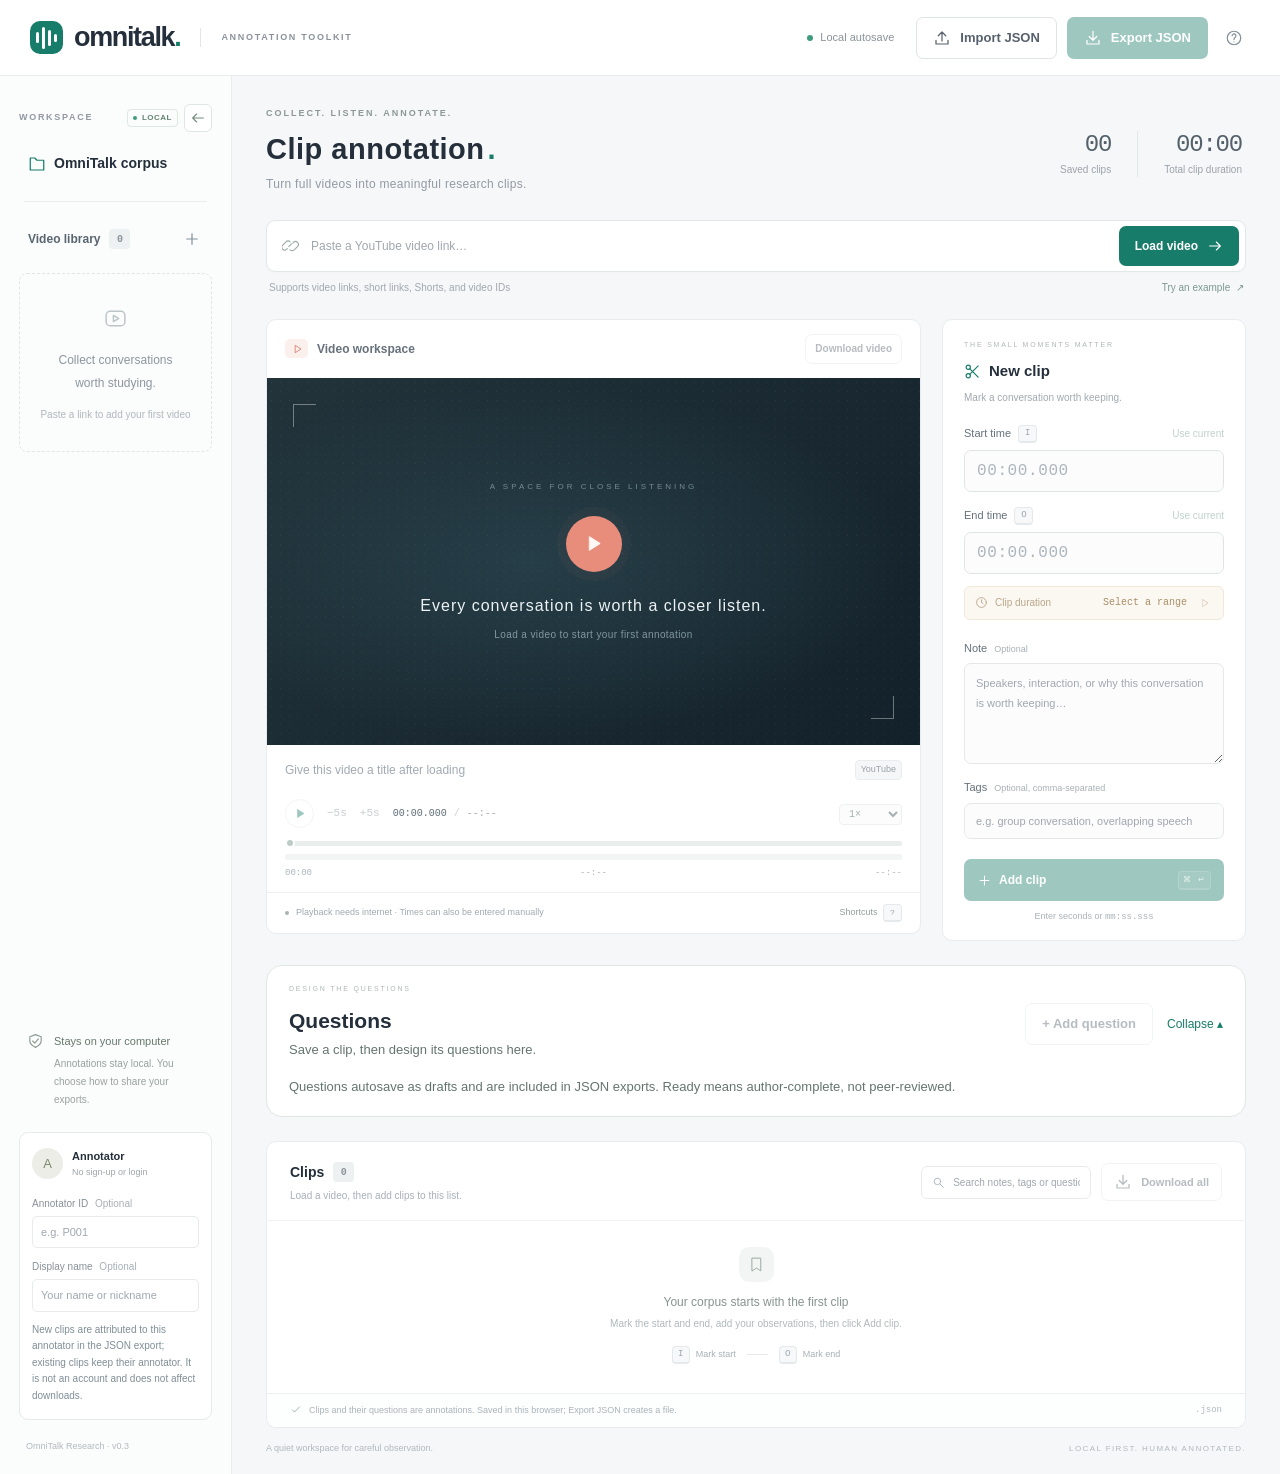
==== commit b5a78880: "Prepare v0.3.0 preview release" ====
--- a/src/annotation_toolkit/static/index.html
+++ b/src/annotation_toolkit/static/index.html
@@ -81,7 +81,7 @@
             <label for="annotator-name">Display name <span class="optional">Optional</span></label><input id="annotator-name" placeholder="Your name or nickname" maxlength="200" autocomplete="off">
             <p class="annotator-help" id="annotator-help">New clips are attributed to this annotator in the JSON export; existing clips keep their annotator. It is not an account and does not affect downloads.</p>
           </div>
-          <span class="sidebar-version">OmniTalk Research · v0.2</span>
+          <span class="sidebar-version">OmniTalk Research · v0.3</span>
         </div>
         </div>
       </aside>
@@ -156,7 +156,7 @@
       </main>
     </div>
 
-    <dialog id="help-dialog" class="help-dialog"><div class="dialog-heading"><div><div class="eyebrow">A LITTLE FIELD GUIDE</div><h2>Start building your corpus</h2></div><button class="icon-button" id="close-help" aria-label="Close help"><svg class="icon"><use href="#i-close"/></svg></button></div><ol class="help-steps"><li><strong>Optionally enter an annotator ID, then paste a video link.</strong><p>Each new clip records this annotator in the exported JSON; it does not create an account. Clip ranges, notes, and tags are your annotations.</p></li><li><strong>Play, mark, and record your observations.</strong><p>Click “Use current” or enter seconds or mm:ss.sss. Click Add clip to place it in the list below. Each video has its own clips and unfinished draft; switch videos in the library.</p></li><li><strong>Export JSON to share with your project lead.</strong><p>Exports save a JSON file through the local server. The dialog shows its location. Import the file to continue annotating.</p></li></ol><div class="shortcut-grid"><span><kbd>Space</kbd>Play / pause</span><span><kbd>I</kbd>Mark start</span><span><kbd>O</kbd>Mark end</span><span><kbd>⌘ / Ctrl ↵</kbd>Add clip</span></div><p class="help-note">Shortcuts work outside text fields. If the YouTube player has focus, click elsewhere on this page first. The save shortcut also works inside clip fields.</p><div class="help-details"><p><strong>Local storage: </strong>Annotations and unfinished drafts are saved in this browser’s localStorage. Storage is separate for each browser, host, and port; clearing browser data removes it. Export regularly, and avoid editing the same project in multiple tabs.</p><p><strong>YouTube limitations: </strong>Videos need internet access and must allow embedding. The page has no comments or recommendation sidebar, but YouTube controls the player’s branding, ads, and end recommendations. You can still enter times manually if playback fails. Times are stored to milliseconds, without a guarantee of frame accuracy.</p><p><strong>Audio and subtitles: </strong>Use Download video for the full video, a clip row for one clip, or Download all for all clips of the selected video. Choose a save folder before starting. Video downloads include source audio. Audio-only extraction and subtitle import are not implemented yet.</p></div></dialog>
+    <dialog id="help-dialog" class="help-dialog"><div class="dialog-heading"><div><div class="eyebrow">A LITTLE FIELD GUIDE</div><h2>Start building your corpus</h2></div><button class="icon-button" id="close-help" aria-label="Close help"><svg class="icon"><use href="#i-close"/></svg></button></div><ol class="help-steps"><li><strong>Optionally enter an annotator ID, then paste a video link.</strong><p>Each new clip records this annotator in the exported JSON; it does not create an account. Clip ranges, notes, and tags are your annotations.</p></li><li><strong>Play, mark, and record your observations.</strong><p>Click “Use current” or enter seconds or mm:ss.sss. Click Add clip to place it in the list below. Each video has its own clips and unfinished draft; switch videos in the library.</p></li><li><strong>Export JSON to share with your project lead.</strong><p>Exports save a JSON file through the local server. The dialog shows its location. Import one or more files to continue annotating; each file stays separate, and the selector at the top of the sidebar switches between them.</p></li></ol><div class="shortcut-grid"><span><kbd>Space</kbd>Play / pause</span><span><kbd>I</kbd>Mark start</span><span><kbd>O</kbd>Mark end</span><span><kbd>⌘ / Ctrl ↵</kbd>Add clip</span></div><p class="help-note">Shortcuts work outside text fields. If the YouTube player has focus, click elsewhere on this page first. The save shortcut also works inside clip fields.</p><div class="help-details"><p><strong>Local storage: </strong>Annotations and unfinished drafts are saved in this browser’s localStorage. Storage is separate for each browser, host, and port; clearing browser data removes it. Export regularly, and avoid editing the same project in multiple tabs.</p><p><strong>YouTube limitations: </strong>Videos need internet access and must allow embedding. The page has no comments or recommendation sidebar, but YouTube controls the player’s branding, ads, and end recommendations. You can still enter times manually if playback fails. Times are stored to milliseconds, without a guarantee of frame accuracy.</p><p><strong>Audio and subtitles: </strong>Use Download video for the full video, a clip row for one clip, or Download all for all clips of the selected video. Choose a save folder before starting. Video downloads include source audio. Audio-only extraction and subtitle import are not implemented yet.</p></div></dialog>
     <dialog id="confirm-dialog" class="confirm-dialog"><h2 id="confirm-title"></h2><p id="confirm-message"></p><div class="dialog-actions"><button class="button secondary" id="confirm-cancel">Cancel</button><button class="button primary" id="confirm-accept">Confirm</button></div></dialog>
     <dialog id="export-dialog" class="export-dialog">
       <div class="dialog-heading"><div><div class="eyebrow">READY TO SHARE</div><h2>Export annotations</h2></div><button class="icon-button" id="close-export" aria-label="Close export"><svg class="icon"><use href="#i-close"/></svg></button></div>
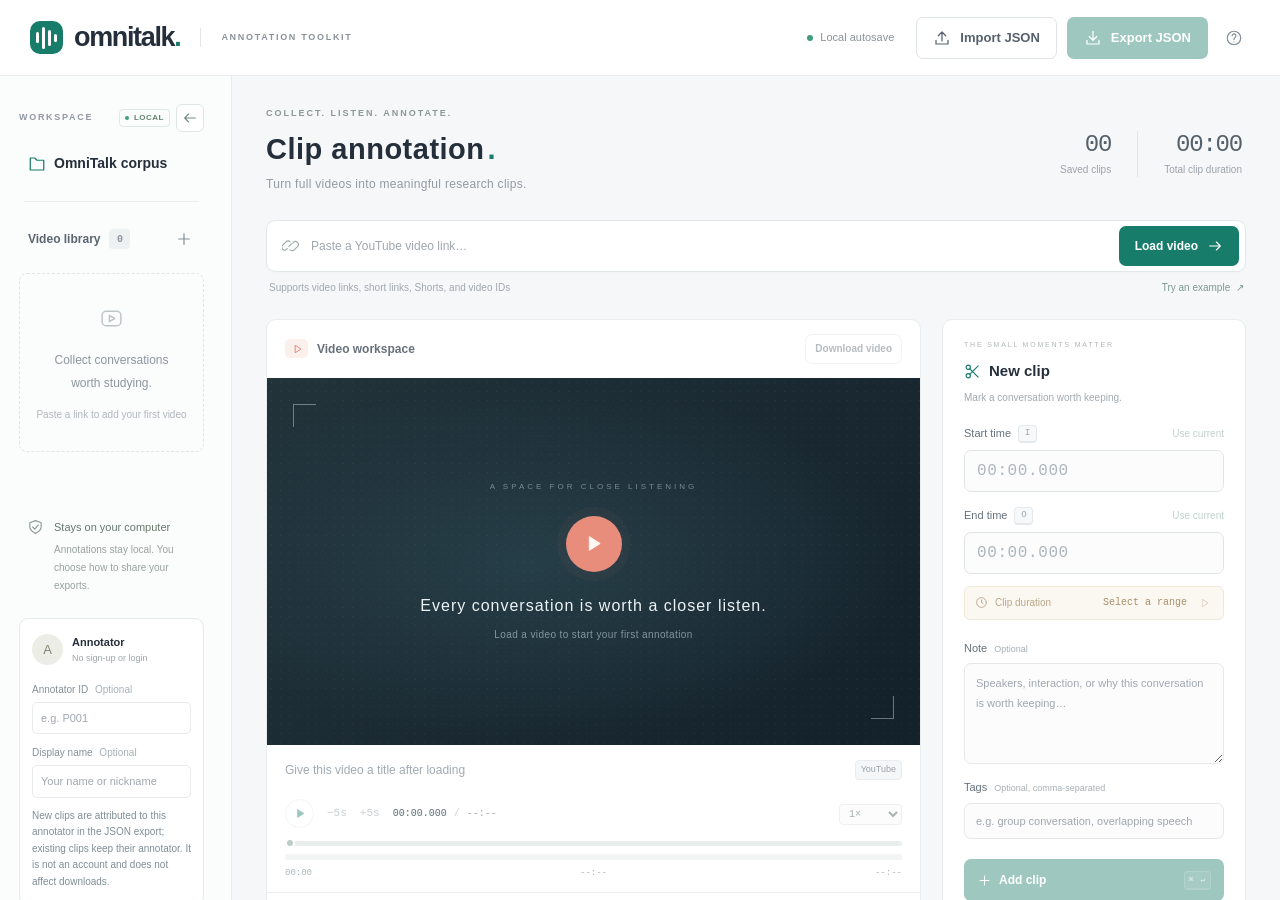
==== commit 4aa44f5b: "Add title URL and ID copy buttons below video title" ====
--- a/src/annotation_toolkit/static/index.html
+++ b/src/annotation_toolkit/static/index.html
@@ -106,6 +106,11 @@
               <div id="youtube-mount" hidden><div id="youtube-player"></div></div>
             </div>
             <div class="video-meta"><input id="video-title" aria-label="Video title" placeholder="Give this video a title after loading" maxlength="500" disabled><span class="video-source-badge">YouTube</span></div>
+            <div class="video-copy-actions" id="video-copy-actions" hidden>
+              <button type="button" class="button secondary" id="copy-video-title">Copy title</button>
+              <button type="button" class="button secondary" id="copy-video-url">Copy URL</button>
+              <button type="button" class="button secondary video-id-button" id="copy-video-id" aria-label="Copy YouTube ID" title="Copy YouTube ID">Copy ID</button>
+            </div>
             <div class="player-notice" id="player-notice" role="status" hidden><span id="player-notice-text"></span><button class="text-button" id="retry-player" hidden>Retry</button></div>
             <div class="transport">
               <div class="transport-controls"><div class="playback-buttons"><button class="play-toggle icon-button" id="play-toggle" aria-label="Play" disabled><svg class="icon"><use href="#i-play"/></svg></button><button class="skip-button" id="seek-back" aria-label="Back 5 seconds" disabled>−5s</button><button class="skip-button" id="seek-forward" aria-label="Forward 5 seconds" disabled>+5s</button><span class="playback-time"><span id="current-time">00:00.000</span><span class="time-divider">/</span><span id="video-duration">--:--</span></span></div><label class="speed-control" for="playback-rate"><span class="sr-only">Playback speed</span><select id="playback-rate" disabled><option value="0.5">0.5×</option><option value="0.75">0.75×</option><option value="1" selected>1×</option><option value="1.25">1.25×</option><option value="1.5">1.5×</option><option value="2">2×</option></select></label></div>
--- a/src/annotation_toolkit/static/styles.css
+++ b/src/annotation_toolkit/static/styles.css
@@ -1,6 +1,6 @@
 @charset "UTF-8";
 :root{--bg:#f6f7f9;--paper:#fff;--text:#242f3b;--muted:#89919d;--line:#e8eced;--green:#177c69;--green-dark:#106351;--green-wash:#eaf4f0;--rose:#e98272;--mono:"SFMono-Regular",Consolas,"Liberation Mono",monospace;--sans:-apple-system,BlinkMacSystemFont,"Segoe UI","PingFang SC","Microsoft YaHei",sans-serif}
-*{box-sizing:border-box}body{margin:0;background:var(--bg);color:var(--text);font-family:var(--sans);font-size:14px;line-height:1.5;-webkit-font-smoothing:antialiased}button,input,textarea,select{font:inherit}button,a,input,textarea,select{-webkit-tap-highlight-color:transparent}button{cursor:pointer}button:disabled{cursor:not-allowed;opacity:.42}button,a{touch-action:manipulation}a{color:inherit;text-decoration:none}input,textarea,select{color:var(--text)}button:focus-visible,a:focus-visible,input:focus-visible,textarea:focus-visible,select:focus-visible{outline:3px solid #83bcaa;outline-offset:3px}input,textarea{width:100%;min-width:0;background:#fff;border:1px solid #dfe5e6;border-radius:7px;padding:10px 12px;transition:border-color .15s,box-shadow .15s}input::placeholder,textarea::placeholder{color:#a1a7af}input:focus,textarea:focus{border-color:#75ae9f;outline:none;box-shadow:0 0 0 3px #177c6910}textarea{resize:vertical;min-height:94px}input:disabled{background:#f8f9fa}h1,h2,h3,p{margin:0}h2{font-size:15px;font-weight:650}h3{font-weight:600}svg.icon{width:18px;height:18px;flex-shrink:0;fill:none;stroke:currentColor;stroke-width:1.65;stroke-linecap:round;stroke-linejoin:round}.icon-definitions{position:absolute;width:0;height:0;overflow:hidden}.button{display:inline-flex;align-items:center;justify-content:center;gap:9px;padding:10px 16px;border:1px solid transparent;border-radius:7px;font-size:13px;font-weight:550;line-height:20px;white-space:nowrap;transition:background .15s,transform .15s}.button:active:not(:disabled){transform:translateY(1px)}.primary{background:var(--green);color:white}.primary:hover:not(:disabled){background:var(--green-dark)}.secondary{background:white;border-color:#dfe4e5;color:#56616d}.secondary:hover{background:#f6f8f7}.icon-button{display:inline-flex;align-items:center;justify-content:center;width:32px;height:32px;background:transparent;color:#84909a;border:0;border-radius:6px;padding:0;flex-shrink:0}.icon-button:hover:not(:disabled){background:#edf2f1;color:var(--green)}.text-button{border:0;background:none;padding:0;color:var(--green);font-size:12px;font-weight:500;white-space:nowrap}.text-button:hover{text-decoration:underline;text-underline-offset:4px}.topbar{height:76px;display:flex;align-items:center;justify-content:space-between;padding:0 30px;background:var(--paper);border-bottom:1px solid var(--line);gap:24px}.brand{display:flex;align-items:center;gap:11px;font-size:27px;letter-spacing:-1.35px;font-weight:720;line-height:1}.brand-period{color:var(--green)}.brand-mark{height:33px;width:33px;border-radius:10px;background:var(--green);display:flex;align-items:center;justify-content:center;gap:3px}.brand-mark i{width:3px;border-radius:3px;background:#fff;height:11px}.brand-mark i:nth-child(2){height:22px}.brand-mark i:nth-child(3){height:16px}.brand-mark i:nth-child(4){height:8px}.brand .brand-caption{font-size:9px;letter-spacing:1.7px;font-weight:600;color:#8b929b;margin-left:9px;padding-left:20px;border-left:1px solid #e2e6e8;line-height:19px}.topbar-actions{display:flex;align-items:center;gap:10px}.save-status{display:flex;align-items:center;gap:7px;color:#8a9399;font-size:11px;margin-right:12px}.status-dot{display:inline-block;flex-shrink:0;width:6px;height:6px;border-radius:50%;background:#3f9d7e}.status-dot.muted{background:#a9b4b3}.save-status.error{color:#b75c46}.save-status.error .status-dot{background:#cb7560}.app-layout{display:grid;grid-template-columns:232px minmax(0,1fr);min-height:calc(100vh - 76px)}.sidebar{display:flex;flex-direction:column;background:#fbfcfc;border-right:1px solid var(--line);padding:28px 19px 20px;min-width:0}.workspace-label{display:flex;align-items:center;justify-content:space-between;gap:8px;color:#9199a3;font-size:9px;letter-spacing:1.7px;font-weight:600;margin:0 8px 15px}.local-pill{display:flex;gap:5px;align-items:center;border:1px solid #dceae4;border-radius:4px;padding:2px 5px;color:#638574;font-size:8px;letter-spacing:.5px}.local-pill .status-dot{width:4px;height:4px}.project-field{display:flex;align-items:center;gap:8px;padding-left:9px;color:var(--green)}.project-field input{padding:6px 0;border:0;background:transparent;font-size:14px;font-weight:600;box-shadow:none}.sidebar-divider{height:1px;background:var(--line);margin:21px 5px}.library-heading{display:flex;align-items:center;justify-content:space-between;margin:0 4px 14px 9px}.library-heading h2{font-size:12px;color:#596570;display:flex;align-items:center;gap:9px}.count-pill{display:inline-flex;align-items:center;justify-content:center;background:#eef1f1;color:#8b959f;min-width:21px;height:20px;padding:0 6px;border-radius:4px;font-size:10px;font-weight:550;font-family:var(--mono)}.video-list{display:flex;flex-direction:column;gap:6px}.library-filters{display:flex;flex-direction:column;gap:6px;margin:0 4px 12px}.library-search{display:flex;align-items:center;gap:7px;border:1px solid #e7ebed;background:white;padding:0 9px;border-radius:6px}.library-search .icon{width:13px;height:13px;color:#a3b0b6}.library-search input{border:0;box-shadow:none;padding:7px 0;font-size:11px;background:transparent}.library-filters select{width:100%;min-width:0;font-size:11px;color:#56616d;background:white;border:1px solid #e7ebed;border-radius:6px;padding:6px 7px}.library-filter-summary{display:flex;align-items:center;justify-content:space-between;gap:8px;font-size:10px;color:#8e9b97;padding:0 2px}.library-filter-summary[hidden],.library-filters[hidden]{display:none}.library-no-results{font-size:11px;color:#8d969f;text-align:center;padding:18px 8px;border:1px dashed #e0e6e5;border-radius:8px}.video-item{display:flex;gap:11px;align-items:center;text-align:left;background:transparent;border:1px solid transparent;border-radius:8px;padding:11px 9px;min-width:0;width:100%;color:#6f7b84}.video-item:hover{background:#f0f4f3}.video-item.active{background:#eaf3ef;border-color:#d8e9df;color:var(--green)}.video-item-thumbnail{width:35px;height:29px;border-radius:5px;background:#e7eceb;display:grid;place-items:center;flex-shrink:0}.video-item.active .video-item-thumbnail{background:#d8e9df}.video-item-thumbnail .icon{width:18px;height:18px}.video-item-info{min-width:0;flex:1}.video-item-title{display:block;white-space:nowrap;overflow:hidden;text-overflow:ellipsis;font-size:12px;font-weight:550}.video-item-detail{display:block;font-size:10px;margin-top:4px;color:#8e9b97}.video-item-indicator{width:5px;height:5px;background:var(--green);border-radius:50%;flex-shrink:0}.library-empty{padding:32px 8px 27px;text-align:center;margin-top:4px;border:1px dashed #e0e6e5;border-radius:8px;color:#bcc5c8}.library-empty>.icon{height:25px;width:25px;stroke-width:1.4}.library-empty p{font-size:12px;line-height:1.9;color:#8d969f;margin:12px 0 8px}.library-empty>span{font-size:10px;color:#b0b7bd}.sidebar-bottom{margin-top:auto;padding-top:64px}.privacy-note{display:flex;gap:10px;padding:0 8px 23px;color:#8d9c93}.privacy-note .icon{margin-top:2px;width:17px}.privacy-note strong{color:#65786d;font-size:11px;font-weight:500}.privacy-note p{font-size:10px;color:#98a29e;line-height:1.8;margin-top:4px}.participant-card{border:1px solid #e6eae8;border-radius:9px;background:white;padding:15px 12px}.participant-heading{display:flex;align-items:center;gap:9px;margin-bottom:16px}.avatar{width:31px;height:31px;background:#ecede6;color:#7f8870;font-size:13px;border-radius:50%;display:grid;place-items:center;font-weight:500}.participant-heading strong{display:block;font-size:11px;font-weight:600}.participant-heading div>span{display:block;font-size:9px;color:#a0a6a9;margin-top:2px}.participant-card label{display:block;font-size:10px;color:#879098;margin:11px 0 5px}.participant-card input{font-size:11px;padding:7px 8px;border-color:#e7ebea;border-radius:5px}.optional{color:#a7afb5;font-size:10px;font-weight:400;margin-left:4px}.sidebar-version{display:block;color:#b2b9bf;font-size:9px;margin:20px 7px 0}main{min-width:0;padding:31px 34px 18px;max-width:1740px;width:100%;margin:0 auto}.page-heading{display:flex;align-items:center;justify-content:space-between;margin-bottom:27px;gap:20px}.eyebrow{color:#8c9896;font-size:9px;font-weight:550;letter-spacing:2px;margin-bottom:7px}h1{font-size:29px;font-weight:650;letter-spacing:.5px;line-height:1.45}.heading-dot{color:var(--green);padding-left:3px}.page-heading p{font-size:12px;color:#929aa4;margin-top:5px;letter-spacing:.3px}.workspace-stats{display:flex;gap:26px;margin-right:4px;padding-top:9px}.workspace-stats>span{display:flex;flex-direction:column;align-items:flex-end;font-size:10px;color:#9ba2aa;gap:4px}.workspace-stats>span+span{padding-left:26px;border-left:1px solid #e1e6e6}.workspace-stats strong{font:500 24px var(--mono);color:#54616b;letter-spacing:-1.2px}.source-loader{margin-bottom:24px}.source-loader form{display:flex;padding:5px 6px 5px 15px;gap:9px;background:white;border:1px solid #e2e7e7;border-radius:9px;box-shadow:0 2px 4px #283c3203}.url-field{display:flex;align-items:center;gap:11px;flex:1;min-width:0;color:#9aaba7}.url-field input{border:0;padding:9px 0;box-shadow:none;font-size:12px;background:transparent}.source-loader .button{padding:9px 15px;font-size:12px}.source-loader .button .icon{width:16px}.source-helper{display:flex;justify-content:space-between;padding:8px 2px 0 3px;color:#a0a8ae;font-size:10px;gap:10px}.source-helper .text-button{font-size:10px;color:#7d9990}.source-helper .text-button span{padding-left:3px}.annotation-grid{display:grid;grid-template-columns:minmax(0,1fr) 304px;gap:21px;align-items:start}.video-card,.editor-card,.clips-card{background:white;border:1px solid var(--line);border-radius:10px;min-width:0;overflow:hidden;box-shadow:0 2px 5px #23302a02}.video-card-heading{display:flex;align-items:center;justify-content:space-between;padding:14px 18px;height:53px}.video-heading-label{display:flex;align-items:center;gap:9px}.video-card-heading h2{font-size:12px;color:#67717c;font-weight:550}.youtube-mark{background:#fcf0ed;color:#d98075;display:grid;place-items:center;width:23px;height:19px;border-radius:5px}.youtube-mark .icon{width:12px;height:12px;stroke-width:1.8}.subtle-link{display:inline-flex;align-items:center;gap:5px;color:#98a2a8;font-size:10px}.subtle-link:hover{color:var(--green)}.subtle-link .icon{width:12px;height:12px}.player-stage{position:relative;background:#182830;aspect-ratio:16/9;min-height:210px;overflow:hidden}.video-empty{position:absolute;inset:0;display:flex;flex-direction:column;align-items:center;justify-content:center;background:radial-gradient(ellipse at 40% 50%,#263e48 0,transparent 68%),linear-gradient(135deg,#22333a,#13212a);color:#edf3f4;text-align:center;padding:26px}.video-empty:before{content:"";position:absolute;inset:0;opacity:.09;background-image:radial-gradient(#c6d8dc .6px,transparent .6px);background-size:9px 9px;pointer-events:none}.preview-eyebrow{position:relative;font-size:8px;color:#778c97;letter-spacing:3px;margin-bottom:23px}.empty-play{position:relative;background:#e88d7c;width:56px;height:56px;border-radius:50%;display:grid;place-items:center;box-shadow:0 0 0 9px #ea8e7a09}.empty-play .icon{width:23px;height:23px;fill:#fef8f4;color:#fef8f4;margin-left:-2px;stroke-width:1}.video-empty h3{font-size:16px;font-weight:450;letter-spacing:1px;margin:22px 0 9px;position:relative}.video-empty p{font-size:10px;letter-spacing:.4px;color:#8297a1;position:relative}.empty-corner{position:absolute;width:23px;height:23px;opacity:.4;border-color:#63808a}.empty-corner.top-left{top:26px;left:26px;border-top:1px solid;border-left:1px solid}.empty-corner.bottom-right{bottom:26px;right:26px;border-right:1px solid;border-bottom:1px solid}#youtube-mount,#youtube-player,#youtube-mount iframe{position:absolute;inset:0;height:100%;width:100%;border:0}.video-meta{display:flex;align-items:center;gap:12px;padding:13px 18px 8px}.video-meta input{font-size:12px;font-weight:500;border:0;border-radius:2px;background:none;padding:3px 0;box-shadow:none}.video-meta input::placeholder{font-weight:400;color:#a1aab2}.video-source-badge{font-size:9px;color:#9ba2a9;background:#f5f6f7;border:1px solid #e9edee;border-radius:4px;padding:2px 5px}.transport{padding:9px 18px 14px}.transport-controls{display:flex;justify-content:space-between;align-items:center;gap:8px;margin-bottom:13px}.playback-buttons{display:flex;align-items:center;gap:13px}.play-toggle{border:1px solid #e3e9e7;border-radius:50%;height:29px;width:29px;color:var(--green)}.play-toggle .icon{width:13px;height:13px;fill:var(--green);stroke-width:1.5}.play-toggle.playing .icon{fill:none;stroke-width:3}.skip-button{border:0;background:none;color:#7f8b92;font:11px var(--mono);padding:4px 0}.skip-button:hover:not(:disabled){color:var(--green)}.playback-time{font-family:var(--mono);font-size:10px;color:#5f6f76;white-space:nowrap}.time-divider{color:#ccd2d4;padding:0 7px}#video-duration{color:#a7afb3}.speed-control select{font-family:var(--mono);font-size:10px;color:#83928f;border:1px solid #e6ece9;background:#fbfcfb;border-radius:4px;padding:3px 5px;cursor:pointer;max-width:70px}#seek-range{display:block;padding:0;margin:0;width:100%;height:5px;border:0;box-shadow:none;border-radius:5px;appearance:none;background:#e9eeed;accent-color:var(--green);cursor:pointer}#seek-range:disabled{cursor:default}#seek-range::-webkit-slider-thumb{appearance:none;width:10px;height:10px;background:var(--green);border:2px solid white;box-shadow:0 0 0 1px #177c6960;border-radius:50%}#seek-range:disabled::-webkit-slider-thumb{background:#bdcbc6;box-shadow:none}.clip-timeline{position:relative;height:6px;margin-top:8px;background:#f3f5f4;border-radius:2px}.timeline-clip{height:6px;border:0;position:absolute;background:#90beae;border-radius:2px;min-width:3px;padding:0}.timeline-clip:hover{background:var(--green);height:8px;top:-1px}.timeline-labels{display:flex;justify-content:space-between;font:9px var(--mono);color:#acb6ba;margin-top:8px}.video-card-footer{display:flex;align-items:center;gap:7px;border-top:1px solid #edf0f1;padding:11px 18px;color:#a0a9ae;font-size:9px}.video-card-footer .status-dot{width:4px;height:4px}.keyboard-help{margin-left:auto;font-size:9px;color:#929f9a}.keyboard-help kbd{font-size:8px;margin-left:3px}.player-notice{margin:5px 18px 0;padding:9px 11px;background:#faf4e9;border:1px solid #f0e4c7;border-radius:5px;color:#a17b42;font-size:11px;line-height:1.8}.player-notice .text-button{margin-left:9px;font-size:11px}.editor-card{padding:20px 21px 15px}.section-kicker{font-size:7px;letter-spacing:1.8px;color:#b0b7b7;display:block;margin-bottom:10px}.editor-header>div{display:flex;align-items:center;justify-content:space-between}.editor-header h2{display:flex;align-items:center;gap:8px;font-size:15px}.editor-header h2 .icon{color:var(--green);height:17px;width:17px}.editor-header p{font-size:10px;color:#a1a9af;margin-top:7px}.editor-header{margin-bottom:20px}fieldset{border:0;padding:0;margin:0;min-width:0}fieldset:disabled .time-input,fieldset:disabled textarea,fieldset:disabled input{background:#fcfcfd}kbd{font:9px var(--mono);font-weight:400;color:#9ba6ae;background:#f7f8f9;border:1px solid #e5e9eb;border-bottom-width:2px;min-width:19px;height:18px;display:inline-flex;align-items:center;justify-content:center;border-radius:4px;padding:0 4px}.field-label{display:flex;align-items:center;justify-content:space-between;margin-bottom:7px;gap:8px}.field-label label{font-size:11px;color:#65717b;font-weight:500}.field-label label kbd{margin-left:4px;vertical-align:middle}.capture-button{border:0;color:#6a9689;background:none;font-size:10px;padding:0}.capture-button:hover:not(:disabled){color:var(--green);text-decoration:underline;text-underline-offset:3px}.time-input{font:16px var(--mono);letter-spacing:.6px;padding:10px 12px;height:42px;color:#57666e}.time-input::placeholder{color:#adb6bd}.time-field+.time-field{margin-top:15px}.selection-duration{display:flex;align-items:center;gap:7px;border:1px solid #f1e8dc;background:#fbf8f2;border-radius:6px;height:34px;padding:0 10px;margin-top:12px;margin-bottom:20px;color:#b9a58a;font-size:10px}.selection-duration>.icon{width:13px;height:13px}.selection-duration strong{margin-left:auto;font:500 10px var(--mono);color:#aa8e68}.selection-duration>.icon-button{width:19px;height:23px;color:#aa8e68}.selection-duration>.icon-button .icon{width:12px;height:12px}.form-label{display:block;font-size:11px;color:#65717b;font-weight:500;margin-bottom:7px}.editor-card textarea{font-size:11px;line-height:1.8;padding:10px 11px;margin-bottom:15px;border-color:#e4e8e9;display:block}.editor-card input:not(.time-input){font-size:11px;padding:9px 11px;border-color:#e4e8e9}.editor-card .optional{font-size:9px}.save-clip{width:100%;margin-top:20px;font-size:12px;padding:10px 12px;gap:7px}.save-clip .icon{width:15px;height:15px}.save-clip kbd{margin-left:auto;background:#ffffff15;border-color:#ffffff25;color:#cce0d8;font-size:8px;height:19px;letter-spacing:1px}.editor-hint{text-align:center;font-size:9px;color:#abb3b8;margin-top:9px}.mono{font-family:var(--mono)}.field-error{font-size:11px;line-height:1.7;color:#ba604d;margin-top:8px}.clips-card{margin-top:23px}.clips-heading{display:flex;justify-content:space-between;align-items:center;padding:20px 23px 17px;gap:20px}.clips-heading h2{font-size:14px;display:flex;gap:9px;align-items:center}.clips-heading p{color:#a7afb7;font-size:10px;margin-top:5px}.clip-search{display:flex;align-items:center;gap:8px;border:1px solid #e7ebed;padding:0 10px;border-radius:6px;max-width:210px}.clip-search .icon{width:13px;height:13px;color:#a3b0b6}.clip-search input{border:0;box-shadow:none;padding:8px 0;font-size:10px;background:transparent}.clips-empty{border-top:1px solid #f0f2f3;text-align:center;padding:26px 15px 29px}.empty-bookmark{display:inline-flex;width:35px;height:35px;border-radius:10px;background:#f2f5f4;color:#9bab9f;align-items:center;justify-content:center}.empty-bookmark .icon{width:17px;height:17px;stroke-width:1.4}.clips-empty h3{font-size:12px;color:#87948e;margin:11px 0 5px;font-weight:500}.clips-empty p{font-size:10px;color:#b1b8bc}.empty-step{display:inline-flex;align-items:center;gap:6px;font-size:9px;color:#a5afb3;margin-top:15px}.empty-step kbd{font-size:9px;height:18px;min-width:18px}.step-dash{width:21px;height:1px;background:#e6eaea;margin:0 5px}.clips-footer{border-top:1px solid #edf0f1;display:flex;align-items:center;gap:7px;color:#aab3b8;padding:10px 23px;font-size:9px;background:#fdfefe}.clips-footer>.icon{width:12px;height:12px;color:#89a998}.json-badge{margin-left:auto;font-family:var(--mono);color:#b0babd;font-size:9px}.page-footer{display:flex;align-items:center;justify-content:space-between;color:#b0b8be;font-size:9px;margin-top:14px;gap:15px}.page-footer>span:last-child{font-size:8px;letter-spacing:1.4px}.table-scroll{overflow:auto;border-top:1px solid #edf0f1}table{border-collapse:collapse;width:100%;text-align:left;table-layout:fixed}th{font-size:9px;font-weight:500;color:#9ea7ad;background:#fcfdfd;padding:10px 12px;border-bottom:1px solid #edf0f1}th:first-child{width:85px;padding-left:22px}th:nth-child(2){width:173px}th:nth-child(4){width:115px}th:last-child{width:102px;padding-right:20px}td{padding:14px 12px;border-bottom:1px solid #f0f3f3;vertical-align:middle;font-size:11px}tr:last-child td{border-bottom:0}tbody tr:hover{background:#fbfdfc}tbody tr.editing{background:#f2f8f4}td:first-child{padding-left:22px}.clip-number{display:flex;align-items:center;gap:6px;color:#94a39c;font:10px var(--mono)}.clip-number .icon-button{width:23px;height:23px;color:var(--green);background:#eef5f1}.clip-number .icon{width:12px;height:12px}.clip-time{font:10px var(--mono);color:#657972;white-space:nowrap;letter-spacing:-.3px}.clip-length{font:9px var(--mono);color:#acb7b4;margin-top:4px}.clip-note-text{color:#7b858d;white-space:pre-wrap;overflow-wrap:anywhere;display:-webkit-box;-webkit-line-clamp:3;-webkit-box-orient:vertical;overflow:hidden;line-height:1.8}.clip-note-text.empty{color:#c0c7ca}.tag-list{display:flex;flex-wrap:wrap;gap:4px}.clip-tag{display:inline-block;max-width:100%;overflow:hidden;text-overflow:ellipsis;white-space:nowrap;font-size:8px;line-height:1.6;padding:2px 5px;border-radius:3px;background:#f0f4f1;color:#889d90}.row-actions{display:flex;gap:4px;justify-content:flex-end}.row-actions .icon-button{width:25px;height:26px}.row-actions .icon{width:13px;height:13px}.row-actions .delete-clip:hover{background:#fcf0ed;color:#c46f5d}.actions-heading{text-align:right}.no-results{padding:45px 20px;text-align:center;color:#a2abae;font-size:12px;border-top:1px solid var(--line)}dialog{border:1px solid var(--line);border-radius:14px;padding:30px;max-width:580px;width:calc(100% - 36px);color:var(--text);box-shadow:0 24px 100px #182d3430}dialog::backdrop{background:#10242d65;backdrop-filter:blur(3px)}.dialog-heading{display:flex;justify-content:space-between;align-items:start;margin-bottom:22px}.dialog-heading h2{font-size:20px}.help-steps{padding-left:20px;margin:0 0 12px;list-style-type:decimal-leading-zero}.help-steps li{padding-left:8px;margin-bottom:18px;color:var(--green);font-size:12px}.help-steps strong{color:#57656c;font-weight:600}.help-steps p{font-size:11px;color:#97a2a8;margin-top:5px;line-height:1.8}.shortcut-grid{display:grid;grid-template-columns:1fr 1fr;gap:12px;padding:17px;background:#f7f9f8;border-radius:8px}.shortcut-grid>span{display:flex;align-items:center;gap:8px;font-size:11px;color:#7b898f}.help-note{font-size:10px;color:#a2adb1;line-height:1.8;margin:12px 0 18px}.help-details{border-top:1px solid var(--line);padding-top:16px}.help-details p{font-size:11px;color:#95a1a7;line-height:1.9;margin-bottom:10px}.help-details strong{font-weight:500;color:#6d7d83}.confirm-dialog{max-width:420px}.confirm-dialog h2{font-size:18px;margin-bottom:12px}.confirm-dialog>p{font-size:12px;color:#8a969d;line-height:1.9;white-space:pre-line}.dialog-actions{display:flex;justify-content:flex-end;gap:10px;margin-top:25px}.toast{position:fixed;bottom:25px;left:50%;transform:translateX(-50%);display:flex;align-items:center;gap:8px;padding:12px 19px;border:1px solid #d8e7e0;background:#f4fcf7;box-shadow:0 4px 25px #29413713;border-radius:8px;color:#407c65;font-size:12px;z-index:50;max-width:calc(100vw - 32px)}.toast.error{background:#fff5f0;border-color:#f1d5c8;color:#b96d4f}.toast .icon{width:15px;height:15px}.storage-warning{padding:12px 15px;margin-bottom:20px;border:1px solid #ebd9bb;background:#fff7e9;color:#b38b4b;border-radius:7px;font-size:11px;line-height:1.8}.storage-warning button{margin-left:12px}.sr-only{position:absolute;width:1px;height:1px;padding:0;overflow:hidden;clip:rect(0,0,0,0);white-space:nowrap;border:0}.noscript{position:fixed;inset:0;z-index:100;background:#fff;display:grid;place-items:center}[hidden]{display:none!important}
+*{box-sizing:border-box}body{margin:0;background:var(--bg);color:var(--text);font-family:var(--sans);font-size:14px;line-height:1.5;-webkit-font-smoothing:antialiased}button,input,textarea,select{font:inherit}button,a,input,textarea,select{-webkit-tap-highlight-color:transparent}button{cursor:pointer}button:disabled{cursor:not-allowed;opacity:.42}button,a{touch-action:manipulation}a{color:inherit;text-decoration:none}input,textarea,select{color:var(--text)}button:focus-visible,a:focus-visible,input:focus-visible,textarea:focus-visible,select:focus-visible{outline:3px solid #83bcaa;outline-offset:3px}input,textarea{width:100%;min-width:0;background:#fff;border:1px solid #dfe5e6;border-radius:7px;padding:10px 12px;transition:border-color .15s,box-shadow .15s}input::placeholder,textarea::placeholder{color:#a1a7af}input:focus,textarea:focus{border-color:#75ae9f;outline:none;box-shadow:0 0 0 3px #177c6910}textarea{resize:vertical;min-height:94px}input:disabled{background:#f8f9fa}h1,h2,h3,p{margin:0}h2{font-size:15px;font-weight:650}h3{font-weight:600}svg.icon{width:18px;height:18px;flex-shrink:0;fill:none;stroke:currentColor;stroke-width:1.65;stroke-linecap:round;stroke-linejoin:round}.icon-definitions{position:absolute;width:0;height:0;overflow:hidden}.button{display:inline-flex;align-items:center;justify-content:center;gap:9px;padding:10px 16px;border:1px solid transparent;border-radius:7px;font-size:13px;font-weight:550;line-height:20px;white-space:nowrap;transition:background .15s,transform .15s}.button:active:not(:disabled){transform:translateY(1px)}.primary{background:var(--green);color:white}.primary:hover:not(:disabled){background:var(--green-dark)}.secondary{background:white;border-color:#dfe4e5;color:#56616d}.secondary:hover{background:#f6f8f7}.icon-button{display:inline-flex;align-items:center;justify-content:center;width:32px;height:32px;background:transparent;color:#84909a;border:0;border-radius:6px;padding:0;flex-shrink:0}.icon-button:hover:not(:disabled){background:#edf2f1;color:var(--green)}.text-button{border:0;background:none;padding:0;color:var(--green);font-size:12px;font-weight:500;white-space:nowrap}.text-button:hover{text-decoration:underline;text-underline-offset:4px}.topbar{height:76px;display:flex;align-items:center;justify-content:space-between;padding:0 30px;background:var(--paper);border-bottom:1px solid var(--line);gap:24px}.brand{display:flex;align-items:center;gap:11px;font-size:27px;letter-spacing:-1.35px;font-weight:720;line-height:1}.brand-period{color:var(--green)}.brand-mark{height:33px;width:33px;border-radius:10px;background:var(--green);display:flex;align-items:center;justify-content:center;gap:3px}.brand-mark i{width:3px;border-radius:3px;background:#fff;height:11px}.brand-mark i:nth-child(2){height:22px}.brand-mark i:nth-child(3){height:16px}.brand-mark i:nth-child(4){height:8px}.brand .brand-caption{font-size:9px;letter-spacing:1.7px;font-weight:600;color:#8b929b;margin-left:9px;padding-left:20px;border-left:1px solid #e2e6e8;line-height:19px}.topbar-actions{display:flex;align-items:center;gap:10px}.save-status{display:flex;align-items:center;gap:7px;color:#8a9399;font-size:11px;margin-right:12px}.status-dot{display:inline-block;flex-shrink:0;width:6px;height:6px;border-radius:50%;background:#3f9d7e}.status-dot.muted{background:#a9b4b3}.save-status.error{color:#b75c46}.save-status.error .status-dot{background:#cb7560}.app-layout{display:grid;grid-template-columns:232px minmax(0,1fr);min-height:calc(100vh - 76px)}.sidebar{display:flex;flex-direction:column;background:#fbfcfc;border-right:1px solid var(--line);padding:28px 19px 20px;min-width:0}.workspace-label{display:flex;align-items:center;justify-content:space-between;gap:8px;color:#9199a3;font-size:9px;letter-spacing:1.7px;font-weight:600;margin:0 8px 15px}.local-pill{display:flex;gap:5px;align-items:center;border:1px solid #dceae4;border-radius:4px;padding:2px 5px;color:#638574;font-size:8px;letter-spacing:.5px}.local-pill .status-dot{width:4px;height:4px}.project-field{display:flex;align-items:center;gap:8px;padding-left:9px;color:var(--green)}.project-field input{padding:6px 0;border:0;background:transparent;font-size:14px;font-weight:600;box-shadow:none}.sidebar-divider{height:1px;background:var(--line);margin:21px 5px}.library-heading{display:flex;align-items:center;justify-content:space-between;margin:0 4px 14px 9px}.library-heading h2{font-size:12px;color:#596570;display:flex;align-items:center;gap:9px}.count-pill{display:inline-flex;align-items:center;justify-content:center;background:#eef1f1;color:#8b959f;min-width:21px;height:20px;padding:0 6px;border-radius:4px;font-size:10px;font-weight:550;font-family:var(--mono)}.video-list{display:flex;flex-direction:column;gap:6px}.library-filters{display:flex;flex-direction:column;gap:6px;margin:0 4px 12px}.library-search{display:flex;align-items:center;gap:7px;border:1px solid #e7ebed;background:white;padding:0 9px;border-radius:6px}.library-search .icon{width:13px;height:13px;color:#a3b0b6}.library-search input{border:0;box-shadow:none;padding:7px 0;font-size:11px;background:transparent}.library-filters select{width:100%;min-width:0;font-size:11px;color:#56616d;background:white;border:1px solid #e7ebed;border-radius:6px;padding:6px 7px}.library-filter-summary{display:flex;align-items:center;justify-content:space-between;gap:8px;font-size:10px;color:#8e9b97;padding:0 2px}.library-filter-summary[hidden],.library-filters[hidden]{display:none}.library-no-results{font-size:11px;color:#8d969f;text-align:center;padding:18px 8px;border:1px dashed #e0e6e5;border-radius:8px}.video-item{display:flex;gap:11px;align-items:center;text-align:left;background:transparent;border:1px solid transparent;border-radius:8px;padding:11px 9px;min-width:0;width:100%;color:#6f7b84}.video-item:hover{background:#f0f4f3}.video-item.active{background:#eaf3ef;border-color:#d8e9df;color:var(--green)}.video-item-thumbnail{width:35px;height:29px;border-radius:5px;background:#e7eceb;display:grid;place-items:center;flex-shrink:0}.video-item.active .video-item-thumbnail{background:#d8e9df}.video-item-thumbnail .icon{width:18px;height:18px}.video-item-info{min-width:0;flex:1}.video-item-title{display:block;white-space:nowrap;overflow:hidden;text-overflow:ellipsis;font-size:12px;font-weight:550}.video-item-detail{display:block;font-size:10px;margin-top:4px;color:#8e9b97}.video-item-indicator{width:5px;height:5px;background:var(--green);border-radius:50%;flex-shrink:0}.library-empty{padding:32px 8px 27px;text-align:center;margin-top:4px;border:1px dashed #e0e6e5;border-radius:8px;color:#bcc5c8}.library-empty>.icon{height:25px;width:25px;stroke-width:1.4}.library-empty p{font-size:12px;line-height:1.9;color:#8d969f;margin:12px 0 8px}.library-empty>span{font-size:10px;color:#b0b7bd}.sidebar-bottom{margin-top:auto;padding-top:64px}.privacy-note{display:flex;gap:10px;padding:0 8px 23px;color:#8d9c93}.privacy-note .icon{margin-top:2px;width:17px}.privacy-note strong{color:#65786d;font-size:11px;font-weight:500}.privacy-note p{font-size:10px;color:#98a29e;line-height:1.8;margin-top:4px}.participant-card{border:1px solid #e6eae8;border-radius:9px;background:white;padding:15px 12px}.participant-heading{display:flex;align-items:center;gap:9px;margin-bottom:16px}.avatar{width:31px;height:31px;background:#ecede6;color:#7f8870;font-size:13px;border-radius:50%;display:grid;place-items:center;font-weight:500}.participant-heading strong{display:block;font-size:11px;font-weight:600}.participant-heading div>span{display:block;font-size:9px;color:#a0a6a9;margin-top:2px}.participant-card label{display:block;font-size:10px;color:#879098;margin:11px 0 5px}.participant-card input{font-size:11px;padding:7px 8px;border-color:#e7ebea;border-radius:5px}.optional{color:#a7afb5;font-size:10px;font-weight:400;margin-left:4px}.sidebar-version{display:block;color:#b2b9bf;font-size:9px;margin:20px 7px 0}main{min-width:0;padding:31px 34px 18px;max-width:1740px;width:100%;margin:0 auto}.page-heading{display:flex;align-items:center;justify-content:space-between;margin-bottom:27px;gap:20px}.eyebrow{color:#8c9896;font-size:9px;font-weight:550;letter-spacing:2px;margin-bottom:7px}h1{font-size:29px;font-weight:650;letter-spacing:.5px;line-height:1.45}.heading-dot{color:var(--green);padding-left:3px}.page-heading p{font-size:12px;color:#929aa4;margin-top:5px;letter-spacing:.3px}.workspace-stats{display:flex;gap:26px;margin-right:4px;padding-top:9px}.workspace-stats>span{display:flex;flex-direction:column;align-items:flex-end;font-size:10px;color:#9ba2aa;gap:4px}.workspace-stats>span+span{padding-left:26px;border-left:1px solid #e1e6e6}.workspace-stats strong{font:500 24px var(--mono);color:#54616b;letter-spacing:-1.2px}.source-loader{margin-bottom:24px}.source-loader form{display:flex;padding:5px 6px 5px 15px;gap:9px;background:white;border:1px solid #e2e7e7;border-radius:9px;box-shadow:0 2px 4px #283c3203}.url-field{display:flex;align-items:center;gap:11px;flex:1;min-width:0;color:#9aaba7}.url-field input{border:0;padding:9px 0;box-shadow:none;font-size:12px;background:transparent}.source-loader .button{padding:9px 15px;font-size:12px}.source-loader .button .icon{width:16px}.source-helper{display:flex;justify-content:space-between;padding:8px 2px 0 3px;color:#a0a8ae;font-size:10px;gap:10px}.source-helper .text-button{font-size:10px;color:#7d9990}.source-helper .text-button span{padding-left:3px}.annotation-grid{display:grid;grid-template-columns:minmax(0,1fr) 304px;gap:21px;align-items:start}.video-card,.editor-card,.clips-card{background:white;border:1px solid var(--line);border-radius:10px;min-width:0;overflow:hidden;box-shadow:0 2px 5px #23302a02}.video-card-heading{display:flex;align-items:center;justify-content:space-between;padding:14px 18px;height:53px}.video-heading-label{display:flex;align-items:center;gap:9px}.video-card-heading h2{font-size:12px;color:#67717c;font-weight:550}.youtube-mark{background:#fcf0ed;color:#d98075;display:grid;place-items:center;width:23px;height:19px;border-radius:5px}.youtube-mark .icon{width:12px;height:12px;stroke-width:1.8}.subtle-link{display:inline-flex;align-items:center;gap:5px;color:#98a2a8;font-size:10px}.subtle-link:hover{color:var(--green)}.subtle-link .icon{width:12px;height:12px}.player-stage{position:relative;background:#182830;aspect-ratio:16/9;min-height:210px;overflow:hidden}.video-empty{position:absolute;inset:0;display:flex;flex-direction:column;align-items:center;justify-content:center;background:radial-gradient(ellipse at 40% 50%,#263e48 0,transparent 68%),linear-gradient(135deg,#22333a,#13212a);color:#edf3f4;text-align:center;padding:26px}.video-empty:before{content:"";position:absolute;inset:0;opacity:.09;background-image:radial-gradient(#c6d8dc .6px,transparent .6px);background-size:9px 9px;pointer-events:none}.preview-eyebrow{position:relative;font-size:8px;color:#778c97;letter-spacing:3px;margin-bottom:23px}.empty-play{position:relative;background:#e88d7c;width:56px;height:56px;border-radius:50%;display:grid;place-items:center;box-shadow:0 0 0 9px #ea8e7a09}.empty-play .icon{width:23px;height:23px;fill:#fef8f4;color:#fef8f4;margin-left:-2px;stroke-width:1}.video-empty h3{font-size:16px;font-weight:450;letter-spacing:1px;margin:22px 0 9px;position:relative}.video-empty p{font-size:10px;letter-spacing:.4px;color:#8297a1;position:relative}.empty-corner{position:absolute;width:23px;height:23px;opacity:.4;border-color:#63808a}.empty-corner.top-left{top:26px;left:26px;border-top:1px solid;border-left:1px solid}.empty-corner.bottom-right{bottom:26px;right:26px;border-right:1px solid;border-bottom:1px solid}#youtube-mount,#youtube-player,#youtube-mount iframe{position:absolute;inset:0;height:100%;width:100%;border:0}.video-meta{display:flex;align-items:center;gap:12px;padding:13px 18px 8px}.video-meta input{font-size:12px;font-weight:500;border:0;border-radius:2px;background:none;padding:3px 0;box-shadow:none}.video-meta input::placeholder{font-weight:400;color:#a1aab2}.video-source-badge{font-size:9px;color:#9ba2a9;background:#f5f6f7;border:1px solid #e9edee;border-radius:4px;padding:2px 5px}.video-copy-actions{display:flex;flex-wrap:wrap;gap:7px;padding:0 18px 10px}.video-copy-actions .button{font-size:11px;line-height:18px;padding:4px 9px}.video-copy-actions .video-id-button{font-family:var(--mono)}.transport{padding:9px 18px 14px}.transport-controls{display:flex;justify-content:space-between;align-items:center;gap:8px;margin-bottom:13px}.playback-buttons{display:flex;align-items:center;gap:13px}.play-toggle{border:1px solid #e3e9e7;border-radius:50%;height:29px;width:29px;color:var(--green)}.play-toggle .icon{width:13px;height:13px;fill:var(--green);stroke-width:1.5}.play-toggle.playing .icon{fill:none;stroke-width:3}.skip-button{border:0;background:none;color:#7f8b92;font:11px var(--mono);padding:4px 0}.skip-button:hover:not(:disabled){color:var(--green)}.playback-time{font-family:var(--mono);font-size:10px;color:#5f6f76;white-space:nowrap}.time-divider{color:#ccd2d4;padding:0 7px}#video-duration{color:#a7afb3}.speed-control select{font-family:var(--mono);font-size:10px;color:#83928f;border:1px solid #e6ece9;background:#fbfcfb;border-radius:4px;padding:3px 5px;cursor:pointer;max-width:70px}#seek-range{display:block;padding:0;margin:0;width:100%;height:5px;border:0;box-shadow:none;border-radius:5px;appearance:none;background:#e9eeed;accent-color:var(--green);cursor:pointer}#seek-range:disabled{cursor:default}#seek-range::-webkit-slider-thumb{appearance:none;width:10px;height:10px;background:var(--green);border:2px solid white;box-shadow:0 0 0 1px #177c6960;border-radius:50%}#seek-range:disabled::-webkit-slider-thumb{background:#bdcbc6;box-shadow:none}.clip-timeline{position:relative;height:6px;margin-top:8px;background:#f3f5f4;border-radius:2px}.timeline-clip{height:6px;border:0;position:absolute;background:#90beae;border-radius:2px;min-width:3px;padding:0}.timeline-clip:hover{background:var(--green);height:8px;top:-1px}.timeline-labels{display:flex;justify-content:space-between;font:9px var(--mono);color:#acb6ba;margin-top:8px}.video-card-footer{display:flex;align-items:center;gap:7px;border-top:1px solid #edf0f1;padding:11px 18px;color:#a0a9ae;font-size:9px}.video-card-footer .status-dot{width:4px;height:4px}.keyboard-help{margin-left:auto;font-size:9px;color:#929f9a}.keyboard-help kbd{font-size:8px;margin-left:3px}.player-notice{margin:5px 18px 0;padding:9px 11px;background:#faf4e9;border:1px solid #f0e4c7;border-radius:5px;color:#a17b42;font-size:11px;line-height:1.8}.player-notice .text-button{margin-left:9px;font-size:11px}.editor-card{padding:20px 21px 15px}.section-kicker{font-size:7px;letter-spacing:1.8px;color:#b0b7b7;display:block;margin-bottom:10px}.editor-header>div{display:flex;align-items:center;justify-content:space-between}.editor-header h2{display:flex;align-items:center;gap:8px;font-size:15px}.editor-header h2 .icon{color:var(--green);height:17px;width:17px}.editor-header p{font-size:10px;color:#a1a9af;margin-top:7px}.editor-header{margin-bottom:20px}fieldset{border:0;padding:0;margin:0;min-width:0}fieldset:disabled .time-input,fieldset:disabled textarea,fieldset:disabled input{background:#fcfcfd}kbd{font:9px var(--mono);font-weight:400;color:#9ba6ae;background:#f7f8f9;border:1px solid #e5e9eb;border-bottom-width:2px;min-width:19px;height:18px;display:inline-flex;align-items:center;justify-content:center;border-radius:4px;padding:0 4px}.field-label{display:flex;align-items:center;justify-content:space-between;margin-bottom:7px;gap:8px}.field-label label{font-size:11px;color:#65717b;font-weight:500}.field-label label kbd{margin-left:4px;vertical-align:middle}.capture-button{border:0;color:#6a9689;background:none;font-size:10px;padding:0}.capture-button:hover:not(:disabled){color:var(--green);text-decoration:underline;text-underline-offset:3px}.time-input{font:16px var(--mono);letter-spacing:.6px;padding:10px 12px;height:42px;color:#57666e}.time-input::placeholder{color:#adb6bd}.time-field+.time-field{margin-top:15px}.selection-duration{display:flex;align-items:center;gap:7px;border:1px solid #f1e8dc;background:#fbf8f2;border-radius:6px;height:34px;padding:0 10px;margin-top:12px;margin-bottom:20px;color:#b9a58a;font-size:10px}.selection-duration>.icon{width:13px;height:13px}.selection-duration strong{margin-left:auto;font:500 10px var(--mono);color:#aa8e68}.selection-duration>.icon-button{width:19px;height:23px;color:#aa8e68}.selection-duration>.icon-button .icon{width:12px;height:12px}.form-label{display:block;font-size:11px;color:#65717b;font-weight:500;margin-bottom:7px}.editor-card textarea{font-size:11px;line-height:1.8;padding:10px 11px;margin-bottom:15px;border-color:#e4e8e9;display:block}.editor-card input:not(.time-input){font-size:11px;padding:9px 11px;border-color:#e4e8e9}.editor-card .optional{font-size:9px}.save-clip{width:100%;margin-top:20px;font-size:12px;padding:10px 12px;gap:7px}.save-clip .icon{width:15px;height:15px}.save-clip kbd{margin-left:auto;background:#ffffff15;border-color:#ffffff25;color:#cce0d8;font-size:8px;height:19px;letter-spacing:1px}.editor-hint{text-align:center;font-size:9px;color:#abb3b8;margin-top:9px}.mono{font-family:var(--mono)}.field-error{font-size:11px;line-height:1.7;color:#ba604d;margin-top:8px}.clips-card{margin-top:23px}.clips-heading{display:flex;justify-content:space-between;align-items:center;padding:20px 23px 17px;gap:20px}.clips-heading h2{font-size:14px;display:flex;gap:9px;align-items:center}.clips-heading p{color:#a7afb7;font-size:10px;margin-top:5px}.clip-search{display:flex;align-items:center;gap:8px;border:1px solid #e7ebed;padding:0 10px;border-radius:6px;max-width:210px}.clip-search .icon{width:13px;height:13px;color:#a3b0b6}.clip-search input{border:0;box-shadow:none;padding:8px 0;font-size:10px;background:transparent}.clips-empty{border-top:1px solid #f0f2f3;text-align:center;padding:26px 15px 29px}.empty-bookmark{display:inline-flex;width:35px;height:35px;border-radius:10px;background:#f2f5f4;color:#9bab9f;align-items:center;justify-content:center}.empty-bookmark .icon{width:17px;height:17px;stroke-width:1.4}.clips-empty h3{font-size:12px;color:#87948e;margin:11px 0 5px;font-weight:500}.clips-empty p{font-size:10px;color:#b1b8bc}.empty-step{display:inline-flex;align-items:center;gap:6px;font-size:9px;color:#a5afb3;margin-top:15px}.empty-step kbd{font-size:9px;height:18px;min-width:18px}.step-dash{width:21px;height:1px;background:#e6eaea;margin:0 5px}.clips-footer{border-top:1px solid #edf0f1;display:flex;align-items:center;gap:7px;color:#aab3b8;padding:10px 23px;font-size:9px;background:#fdfefe}.clips-footer>.icon{width:12px;height:12px;color:#89a998}.json-badge{margin-left:auto;font-family:var(--mono);color:#b0babd;font-size:9px}.page-footer{display:flex;align-items:center;justify-content:space-between;color:#b0b8be;font-size:9px;margin-top:14px;gap:15px}.page-footer>span:last-child{font-size:8px;letter-spacing:1.4px}.table-scroll{overflow:auto;border-top:1px solid #edf0f1}table{border-collapse:collapse;width:100%;text-align:left;table-layout:fixed}th{font-size:9px;font-weight:500;color:#9ea7ad;background:#fcfdfd;padding:10px 12px;border-bottom:1px solid #edf0f1}th:first-child{width:85px;padding-left:22px}th:nth-child(2){width:173px}th:nth-child(4){width:115px}th:last-child{width:102px;padding-right:20px}td{padding:14px 12px;border-bottom:1px solid #f0f3f3;vertical-align:middle;font-size:11px}tr:last-child td{border-bottom:0}tbody tr:hover{background:#fbfdfc}tbody tr.editing{background:#f2f8f4}td:first-child{padding-left:22px}.clip-number{display:flex;align-items:center;gap:6px;color:#94a39c;font:10px var(--mono)}.clip-number .icon-button{width:23px;height:23px;color:var(--green);background:#eef5f1}.clip-number .icon{width:12px;height:12px}.clip-time{font:10px var(--mono);color:#657972;white-space:nowrap;letter-spacing:-.3px}.clip-length{font:9px var(--mono);color:#acb7b4;margin-top:4px}.clip-note-text{color:#7b858d;white-space:pre-wrap;overflow-wrap:anywhere;display:-webkit-box;-webkit-line-clamp:3;-webkit-box-orient:vertical;overflow:hidden;line-height:1.8}.clip-note-text.empty{color:#c0c7ca}.tag-list{display:flex;flex-wrap:wrap;gap:4px}.clip-tag{display:inline-block;max-width:100%;overflow:hidden;text-overflow:ellipsis;white-space:nowrap;font-size:8px;line-height:1.6;padding:2px 5px;border-radius:3px;background:#f0f4f1;color:#889d90}.row-actions{display:flex;gap:4px;justify-content:flex-end}.row-actions .icon-button{width:25px;height:26px}.row-actions .icon{width:13px;height:13px}.row-actions .delete-clip:hover{background:#fcf0ed;color:#c46f5d}.actions-heading{text-align:right}.no-results{padding:45px 20px;text-align:center;color:#a2abae;font-size:12px;border-top:1px solid var(--line)}dialog{border:1px solid var(--line);border-radius:14px;padding:30px;max-width:580px;width:calc(100% - 36px);color:var(--text);box-shadow:0 24px 100px #182d3430}dialog::backdrop{background:#10242d65;backdrop-filter:blur(3px)}.dialog-heading{display:flex;justify-content:space-between;align-items:start;margin-bottom:22px}.dialog-heading h2{font-size:20px}.help-steps{padding-left:20px;margin:0 0 12px;list-style-type:decimal-leading-zero}.help-steps li{padding-left:8px;margin-bottom:18px;color:var(--green);font-size:12px}.help-steps strong{color:#57656c;font-weight:600}.help-steps p{font-size:11px;color:#97a2a8;margin-top:5px;line-height:1.8}.shortcut-grid{display:grid;grid-template-columns:1fr 1fr;gap:12px;padding:17px;background:#f7f9f8;border-radius:8px}.shortcut-grid>span{display:flex;align-items:center;gap:8px;font-size:11px;color:#7b898f}.help-note{font-size:10px;color:#a2adb1;line-height:1.8;margin:12px 0 18px}.help-details{border-top:1px solid var(--line);padding-top:16px}.help-details p{font-size:11px;color:#95a1a7;line-height:1.9;margin-bottom:10px}.help-details strong{font-weight:500;color:#6d7d83}.confirm-dialog{max-width:420px}.confirm-dialog h2{font-size:18px;margin-bottom:12px}.confirm-dialog>p{font-size:12px;color:#8a969d;line-height:1.9;white-space:pre-line}.dialog-actions{display:flex;justify-content:flex-end;gap:10px;margin-top:25px}.toast{position:fixed;bottom:25px;left:50%;transform:translateX(-50%);display:flex;align-items:center;gap:8px;padding:12px 19px;border:1px solid #d8e7e0;background:#f4fcf7;box-shadow:0 4px 25px #29413713;border-radius:8px;color:#407c65;font-size:12px;z-index:50;max-width:calc(100vw - 32px)}.toast.error{background:#fff5f0;border-color:#f1d5c8;color:#b96d4f}.toast .icon{width:15px;height:15px}.storage-warning{padding:12px 15px;margin-bottom:20px;border:1px solid #ebd9bb;background:#fff7e9;color:#b38b4b;border-radius:7px;font-size:11px;line-height:1.8}.storage-warning button{margin-left:12px}.sr-only{position:absolute;width:1px;height:1px;padding:0;overflow:hidden;clip:rect(0,0,0,0);white-space:nowrap;border:0}.noscript{position:fixed;inset:0;z-index:100;background:#fff;display:grid;place-items:center}[hidden]{display:none!important}
 @media(min-width:1600px){main{padding:37px 46px 24px}.annotation-grid{grid-template-columns:minmax(0,1fr) 330px;gap:26px}.editor-card{padding:25px}.editor-header{margin-bottom:25px}.time-field+.time-field{margin-top:20px}.editor-card textarea{min-height:116px}.editor-hint{margin-top:13px}.source-loader{margin-bottom:28px}.player-stage{max-height:620px}}
 @media(max-width:1250px){.brand .brand-caption{display:none}.app-layout{grid-template-columns:210px minmax(0,1fr)}main{padding:27px 25px 18px}.sidebar{padding-left:15px;padding-right:15px}.annotation-grid{grid-template-columns:minmax(0,1fr) 280px;gap:17px}.editor-card{padding:19px 17px 14px}.playback-buttons{gap:9px}.playback-time{font-size:9px}.time-divider{padding:0 4px}.transport{padding-left:14px;padding-right:14px}.video-empty h3{font-size:14px}.preview-eyebrow{font-size:7px;letter-spacing:2px;margin-bottom:18px}.empty-play{width:48px;height:48px}.video-empty h3{margin-top:19px}.video-card-footer{padding-left:13px;padding-right:13px;font-size:8px}.keyboard-help{font-size:8px}.clip-note-text{font-size:10px}th:nth-child(4){width:100px}th:nth-child(2){width:161px}}
 @media(max-width:1060px){.topbar{padding:0 22px;gap:15px}.save-status{display:none}.app-layout{grid-template-columns:195px minmax(0,1fr)}main{padding:25px 23px 18px}.annotation-grid{grid-template-columns:minmax(0,1fr)}.editor-card{padding:20px}.editor-header{margin-bottom:17px}.editor-card fieldset{display:grid;grid-template-columns:1fr 1fr;gap:12px 18px;align-items:start}.time-field+.time-field{margin-top:0}.selection-duration{grid-column:1/-1;margin:0}.editor-card .form-label{margin-bottom:-6px}.editor-card .form-label[for=clip-note]{grid-column:1/-1}.editor-card textarea{grid-column:1/-1;min-height:80px;margin:0}.editor-card .form-label[for=clip-tags]{grid-column:1/-1}#clip-tags{grid-column:1/-1}.save-clip{margin-top:0}.editor-hint{text-align:right;align-self:center;margin:0}.editor-card .field-error{grid-column:1/-1;margin:0}.workspace-stats{gap:15px}.workspace-stats>span+span{padding-left:15px}.workspace-stats strong{font-size:21px}.page-heading h1{font-size:26px}.page-heading p{font-size:11px}.clips-heading{padding-left:18px;padding-right:18px}.clip-search{max-width:170px}table{min-width:590px}.page-footer{font-size:8px}.page-footer>span:last-child{font-size:7px;letter-spacing:.7px}}
@@ -27,7 +27,7 @@
 .qa-question-number { display:block; margin-bottom:7px; font-size:11px; color:#60766a; text-transform:uppercase; letter-spacing:.06em; }
 .qa-question strong { display:block; font-size:13px; line-height:1.5; }
 .qa-field { display:block; font-size:13px; font-weight:600; margin:0 0 12px; }
-.qa-field textarea, .qa-option textarea { display:block; width:100%; min-height:36px; padding:7px 9px; border:1px solid #ccd9d1; border-radius:8px; background:#fff; color:#233a30; font:inherit; font-weight:400; line-height:1.5; resize:vertical; }
+.qa-field textarea, .qa-option textarea { display:block; width:100%; min-height:36px; padding:7px 9px; border:1px solid #ccd9d1; border-radius:8px; background:#fff; color:#233a30; font:inherit; font-weight:400; line-height:1.5; resize:none; overflow-y:hidden; }
 .qa-field textarea { margin-top:8px; }
 .qa-option { display:grid; grid-template-columns:20px 18px minmax(0,1fr) 28px; align-items:center; gap:8px; margin:6px 0; }
 .qa-option input[type=radio] { width:17px; height:17px; accent-color:#347251; }
@@ -66,3 +66,22 @@
 }
 
 .project-picker{display:flex;align-items:center;gap:4px;margin:0 4px 8px}.project-picker select{flex:1;min-width:0;font-size:12px;color:#56616d;background:white;border:1px solid #e7ebed;border-radius:6px;padding:7px 8px}.project-picker[hidden]{display:none}
+
+/* Let both desktop columns use the full height below the app header. */
+@media(min-width:721px) {
+  body { display:flex; flex-direction:column; height:100dvh; overflow:hidden; }
+  .topbar, .browser-demo-notice { flex-shrink:0; }
+  .app-layout { flex:1; min-height:0; overflow:hidden; }
+  .sidebar, main { min-height:0; overflow-y:auto; }
+  .sidebar {
+    overscroll-behavior-y:contain;
+    scrollbar-gutter:stable;
+  }
+  .sidebar .workspace-label { flex-shrink:0; }
+  .sidebar-content { flex:1 0 auto; }
+  .video-list > * { flex-shrink:0; }
+  .sidebar::-webkit-scrollbar { width:8px; }
+  .sidebar::-webkit-scrollbar-track { background:#edf2ef; border-radius:4px; }
+  .sidebar::-webkit-scrollbar-thumb { background:#9bb4a9; border-radius:4px; }
+  .sidebar::-webkit-scrollbar-thumb:hover { background:#738c80; }
+}
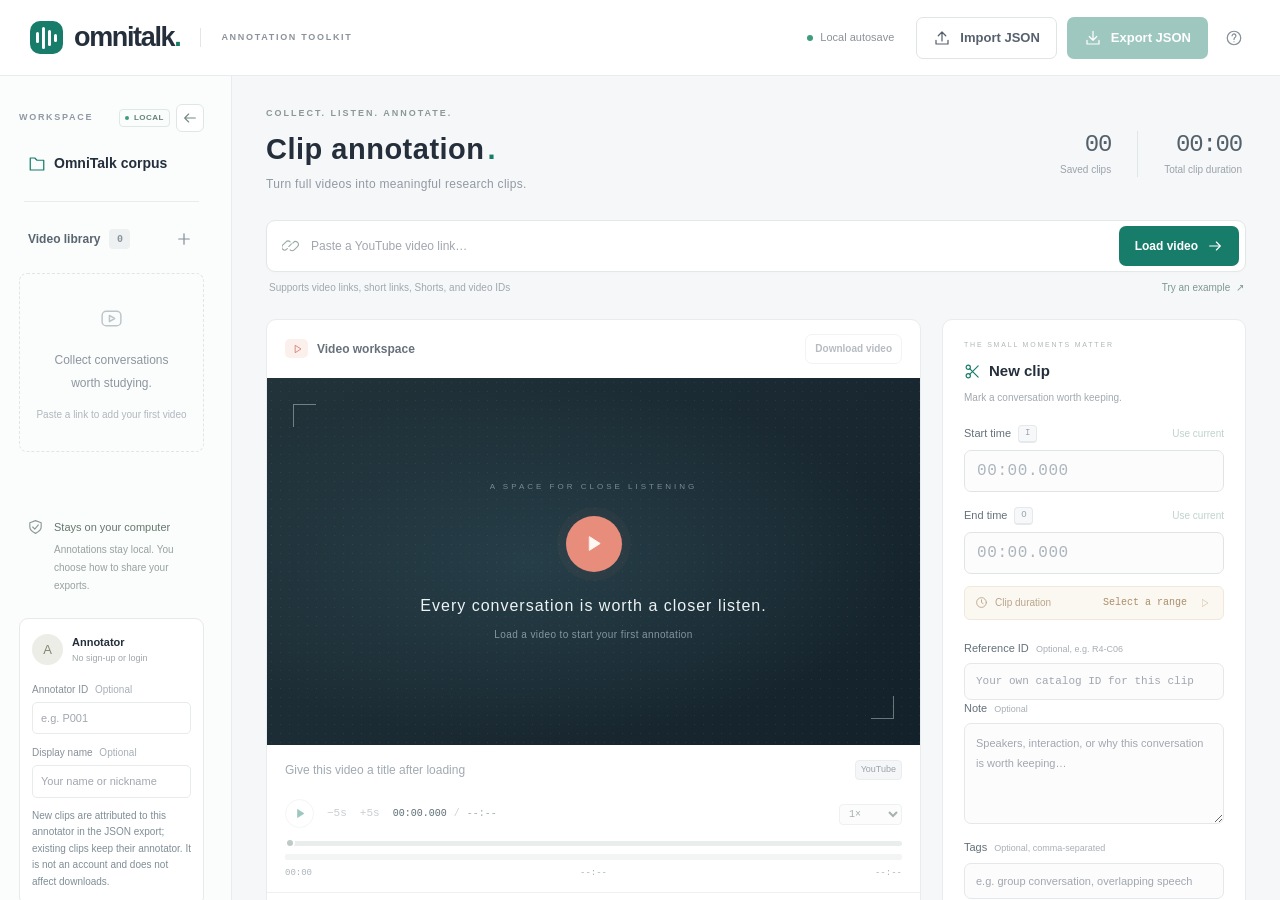
==== commit 1baae6c2: "Add optional clip reference IDs (schema 1.3) and drop library thumbnails Clips gain an optional `ref" ====
--- a/src/annotation_toolkit/static/index.html
+++ b/src/annotation_toolkit/static/index.html
@@ -66,7 +66,7 @@
         <div class="sidebar-divider"></div>
         <div class="library-heading"><h2>Video library <span id="video-count" class="count-pill">0</span></h2><button class="icon-button" id="add-video-focus" aria-label="Add video"><svg class="icon"><use href="#i-plus"/></svg></button></div>
         <div class="library-filters" id="library-filters" role="search" aria-label="Filter video library" hidden>
-          <label class="library-search"><svg class="icon"><use href="#i-search"/></svg><input id="library-search" placeholder="Filter by title or ID" aria-label="Filter videos by title or ID" autocomplete="off"></label>
+          <label class="library-search"><svg class="icon"><use href="#i-search"/></svg><input id="library-search" placeholder="Filter by title, YouTube ID, or ref ID" aria-label="Filter videos by title, YouTube ID, or reference ID" autocomplete="off"></label>
           <select id="library-annotator" aria-label="Filter videos by annotator"></select>
           <select id="library-status" aria-label="Filter videos by question status"></select>
           <div class="library-filter-summary" id="library-filter-summary" role="status" hidden><span id="library-filter-count"></span><button class="text-button" id="clear-library-filters" type="button">Clear filters</button></div>
@@ -128,6 +128,7 @@
                 <div class="time-field"><div class="field-label"><label for="clip-start">Start time <kbd>I</kbd></label><button type="button" class="capture-button" id="capture-start" disabled>Use current</button></div><input id="clip-start" class="time-input" placeholder="00:00.000" autocomplete="off" spellcheck="false" required></div>
                 <div class="time-field"><div class="field-label"><label for="clip-end">End time <kbd>O</kbd></label><button type="button" class="capture-button" id="capture-end" disabled>Use current</button></div><input id="clip-end" class="time-input" placeholder="00:00.000" autocomplete="off" spellcheck="false" required></div>
                 <div class="selection-duration"><svg class="icon"><use href="#i-clock"/></svg><span>Clip duration</span><strong id="selection-duration">Select a range</strong><button type="button" class="icon-button" id="preview-draft" aria-label="Preview current range" disabled><svg class="icon"><use href="#i-play"/></svg></button></div>
+                <label for="clip-ref" class="form-label">Reference ID <span class="optional">Optional, e.g. R4-C06</span></label><input id="clip-ref" class="ref-input" maxlength="100" autocomplete="off" spellcheck="false" placeholder="Your own catalog ID for this clip">
                 <label for="clip-note" class="form-label">Note <span class="optional">Optional</span></label><textarea id="clip-note" rows="4" maxlength="20000" placeholder="Speakers, interaction, or why this conversation is worth keeping…"></textarea>
                 <label for="clip-tags" class="form-label">Tags <span class="optional">Optional, comma-separated</span></label><input id="clip-tags" maxlength="1200" placeholder="e.g. group conversation, overlapping speech">
                 <p class="field-error" id="clip-error" role="alert" hidden></p>
@@ -142,7 +143,7 @@
           <div class="qa-heading"><div><span class="section-kicker">DESIGN THE QUESTIONS</span><h2 id="qa-heading">Questions</h2><p id="qa-context">Save a clip, then design its questions here.</p></div><div class="qa-heading-actions"><button type="button" class="button secondary" id="qa-add" disabled>+ Add question</button><button type="button" class="text-button" id="qa-toggle" aria-expanded="true" aria-controls="qa-body">Collapse ▴</button></div></div>
           <div id="qa-body">
           <div id="qa-content" hidden>
-            <div class="qa-clip-bar"><label for="qa-clip-select">Selected clip</label><select id="qa-clip-select" aria-label="Select clip for questions"></select><button type="button" class="button secondary" id="qa-preview">Preview clip</button><label for="qa-subtitles">Subtitle status</label><select id="qa-subtitles"><option value="unknown">Not reviewed</option><option value="none">No subtitles</option><option value="present">With subtitles</option><option value="masked">Subtitle masked</option></select></div>
+            <div class="qa-clip-bar"><label for="qa-clip-select">Selected clip</label><select id="qa-clip-select" aria-label="Select clip for questions"></select><button type="button" class="button secondary ref-copy" id="qa-copy-ref" title="Copy reference ID" hidden></button><button type="button" class="button secondary" id="qa-preview">Preview clip</button><label for="qa-subtitles">Subtitle status</label><select id="qa-subtitles"><option value="unknown">Not reviewed</option><option value="none">No subtitles</option><option value="present">With subtitles</option><option value="masked">Subtitle masked</option></select></div>
             <p class="qa-help">Subtitle status describes the clip; it does not mask or modify the video.</p>
             <div class="qa-layout"><nav id="qa-list" aria-label="Questions for selected clip"></nav><div id="qa-editor"></div></div>
           </div>
--- a/src/annotation_toolkit/static/styles.css
+++ b/src/annotation_toolkit/static/styles.css
@@ -1,6 +1,6 @@
 @charset "UTF-8";
 :root{--bg:#f6f7f9;--paper:#fff;--text:#242f3b;--muted:#89919d;--line:#e8eced;--green:#177c69;--green-dark:#106351;--green-wash:#eaf4f0;--rose:#e98272;--mono:"SFMono-Regular",Consolas,"Liberation Mono",monospace;--sans:-apple-system,BlinkMacSystemFont,"Segoe UI","PingFang SC","Microsoft YaHei",sans-serif}
-*{box-sizing:border-box}body{margin:0;background:var(--bg);color:var(--text);font-family:var(--sans);font-size:14px;line-height:1.5;-webkit-font-smoothing:antialiased}button,input,textarea,select{font:inherit}button,a,input,textarea,select{-webkit-tap-highlight-color:transparent}button{cursor:pointer}button:disabled{cursor:not-allowed;opacity:.42}button,a{touch-action:manipulation}a{color:inherit;text-decoration:none}input,textarea,select{color:var(--text)}button:focus-visible,a:focus-visible,input:focus-visible,textarea:focus-visible,select:focus-visible{outline:3px solid #83bcaa;outline-offset:3px}input,textarea{width:100%;min-width:0;background:#fff;border:1px solid #dfe5e6;border-radius:7px;padding:10px 12px;transition:border-color .15s,box-shadow .15s}input::placeholder,textarea::placeholder{color:#a1a7af}input:focus,textarea:focus{border-color:#75ae9f;outline:none;box-shadow:0 0 0 3px #177c6910}textarea{resize:vertical;min-height:94px}input:disabled{background:#f8f9fa}h1,h2,h3,p{margin:0}h2{font-size:15px;font-weight:650}h3{font-weight:600}svg.icon{width:18px;height:18px;flex-shrink:0;fill:none;stroke:currentColor;stroke-width:1.65;stroke-linecap:round;stroke-linejoin:round}.icon-definitions{position:absolute;width:0;height:0;overflow:hidden}.button{display:inline-flex;align-items:center;justify-content:center;gap:9px;padding:10px 16px;border:1px solid transparent;border-radius:7px;font-size:13px;font-weight:550;line-height:20px;white-space:nowrap;transition:background .15s,transform .15s}.button:active:not(:disabled){transform:translateY(1px)}.primary{background:var(--green);color:white}.primary:hover:not(:disabled){background:var(--green-dark)}.secondary{background:white;border-color:#dfe4e5;color:#56616d}.secondary:hover{background:#f6f8f7}.icon-button{display:inline-flex;align-items:center;justify-content:center;width:32px;height:32px;background:transparent;color:#84909a;border:0;border-radius:6px;padding:0;flex-shrink:0}.icon-button:hover:not(:disabled){background:#edf2f1;color:var(--green)}.text-button{border:0;background:none;padding:0;color:var(--green);font-size:12px;font-weight:500;white-space:nowrap}.text-button:hover{text-decoration:underline;text-underline-offset:4px}.topbar{height:76px;display:flex;align-items:center;justify-content:space-between;padding:0 30px;background:var(--paper);border-bottom:1px solid var(--line);gap:24px}.brand{display:flex;align-items:center;gap:11px;font-size:27px;letter-spacing:-1.35px;font-weight:720;line-height:1}.brand-period{color:var(--green)}.brand-mark{height:33px;width:33px;border-radius:10px;background:var(--green);display:flex;align-items:center;justify-content:center;gap:3px}.brand-mark i{width:3px;border-radius:3px;background:#fff;height:11px}.brand-mark i:nth-child(2){height:22px}.brand-mark i:nth-child(3){height:16px}.brand-mark i:nth-child(4){height:8px}.brand .brand-caption{font-size:9px;letter-spacing:1.7px;font-weight:600;color:#8b929b;margin-left:9px;padding-left:20px;border-left:1px solid #e2e6e8;line-height:19px}.topbar-actions{display:flex;align-items:center;gap:10px}.save-status{display:flex;align-items:center;gap:7px;color:#8a9399;font-size:11px;margin-right:12px}.status-dot{display:inline-block;flex-shrink:0;width:6px;height:6px;border-radius:50%;background:#3f9d7e}.status-dot.muted{background:#a9b4b3}.save-status.error{color:#b75c46}.save-status.error .status-dot{background:#cb7560}.app-layout{display:grid;grid-template-columns:232px minmax(0,1fr);min-height:calc(100vh - 76px)}.sidebar{display:flex;flex-direction:column;background:#fbfcfc;border-right:1px solid var(--line);padding:28px 19px 20px;min-width:0}.workspace-label{display:flex;align-items:center;justify-content:space-between;gap:8px;color:#9199a3;font-size:9px;letter-spacing:1.7px;font-weight:600;margin:0 8px 15px}.local-pill{display:flex;gap:5px;align-items:center;border:1px solid #dceae4;border-radius:4px;padding:2px 5px;color:#638574;font-size:8px;letter-spacing:.5px}.local-pill .status-dot{width:4px;height:4px}.project-field{display:flex;align-items:center;gap:8px;padding-left:9px;color:var(--green)}.project-field input{padding:6px 0;border:0;background:transparent;font-size:14px;font-weight:600;box-shadow:none}.sidebar-divider{height:1px;background:var(--line);margin:21px 5px}.library-heading{display:flex;align-items:center;justify-content:space-between;margin:0 4px 14px 9px}.library-heading h2{font-size:12px;color:#596570;display:flex;align-items:center;gap:9px}.count-pill{display:inline-flex;align-items:center;justify-content:center;background:#eef1f1;color:#8b959f;min-width:21px;height:20px;padding:0 6px;border-radius:4px;font-size:10px;font-weight:550;font-family:var(--mono)}.video-list{display:flex;flex-direction:column;gap:6px}.library-filters{display:flex;flex-direction:column;gap:6px;margin:0 4px 12px}.library-search{display:flex;align-items:center;gap:7px;border:1px solid #e7ebed;background:white;padding:0 9px;border-radius:6px}.library-search .icon{width:13px;height:13px;color:#a3b0b6}.library-search input{border:0;box-shadow:none;padding:7px 0;font-size:11px;background:transparent}.library-filters select{width:100%;min-width:0;font-size:11px;color:#56616d;background:white;border:1px solid #e7ebed;border-radius:6px;padding:6px 7px}.library-filter-summary{display:flex;align-items:center;justify-content:space-between;gap:8px;font-size:10px;color:#8e9b97;padding:0 2px}.library-filter-summary[hidden],.library-filters[hidden]{display:none}.library-no-results{font-size:11px;color:#8d969f;text-align:center;padding:18px 8px;border:1px dashed #e0e6e5;border-radius:8px}.video-item{display:flex;gap:11px;align-items:center;text-align:left;background:transparent;border:1px solid transparent;border-radius:8px;padding:11px 9px;min-width:0;width:100%;color:#6f7b84}.video-item:hover{background:#f0f4f3}.video-item.active{background:#eaf3ef;border-color:#d8e9df;color:var(--green)}.video-item-thumbnail{width:35px;height:29px;border-radius:5px;background:#e7eceb;display:grid;place-items:center;flex-shrink:0}.video-item.active .video-item-thumbnail{background:#d8e9df}.video-item-thumbnail .icon{width:18px;height:18px}.video-item-info{min-width:0;flex:1}.video-item-title{display:block;white-space:nowrap;overflow:hidden;text-overflow:ellipsis;font-size:12px;font-weight:550}.video-item-detail{display:block;font-size:10px;margin-top:4px;color:#8e9b97}.video-item-indicator{width:5px;height:5px;background:var(--green);border-radius:50%;flex-shrink:0}.library-empty{padding:32px 8px 27px;text-align:center;margin-top:4px;border:1px dashed #e0e6e5;border-radius:8px;color:#bcc5c8}.library-empty>.icon{height:25px;width:25px;stroke-width:1.4}.library-empty p{font-size:12px;line-height:1.9;color:#8d969f;margin:12px 0 8px}.library-empty>span{font-size:10px;color:#b0b7bd}.sidebar-bottom{margin-top:auto;padding-top:64px}.privacy-note{display:flex;gap:10px;padding:0 8px 23px;color:#8d9c93}.privacy-note .icon{margin-top:2px;width:17px}.privacy-note strong{color:#65786d;font-size:11px;font-weight:500}.privacy-note p{font-size:10px;color:#98a29e;line-height:1.8;margin-top:4px}.participant-card{border:1px solid #e6eae8;border-radius:9px;background:white;padding:15px 12px}.participant-heading{display:flex;align-items:center;gap:9px;margin-bottom:16px}.avatar{width:31px;height:31px;background:#ecede6;color:#7f8870;font-size:13px;border-radius:50%;display:grid;place-items:center;font-weight:500}.participant-heading strong{display:block;font-size:11px;font-weight:600}.participant-heading div>span{display:block;font-size:9px;color:#a0a6a9;margin-top:2px}.participant-card label{display:block;font-size:10px;color:#879098;margin:11px 0 5px}.participant-card input{font-size:11px;padding:7px 8px;border-color:#e7ebea;border-radius:5px}.optional{color:#a7afb5;font-size:10px;font-weight:400;margin-left:4px}.sidebar-version{display:block;color:#b2b9bf;font-size:9px;margin:20px 7px 0}main{min-width:0;padding:31px 34px 18px;max-width:1740px;width:100%;margin:0 auto}.page-heading{display:flex;align-items:center;justify-content:space-between;margin-bottom:27px;gap:20px}.eyebrow{color:#8c9896;font-size:9px;font-weight:550;letter-spacing:2px;margin-bottom:7px}h1{font-size:29px;font-weight:650;letter-spacing:.5px;line-height:1.45}.heading-dot{color:var(--green);padding-left:3px}.page-heading p{font-size:12px;color:#929aa4;margin-top:5px;letter-spacing:.3px}.workspace-stats{display:flex;gap:26px;margin-right:4px;padding-top:9px}.workspace-stats>span{display:flex;flex-direction:column;align-items:flex-end;font-size:10px;color:#9ba2aa;gap:4px}.workspace-stats>span+span{padding-left:26px;border-left:1px solid #e1e6e6}.workspace-stats strong{font:500 24px var(--mono);color:#54616b;letter-spacing:-1.2px}.source-loader{margin-bottom:24px}.source-loader form{display:flex;padding:5px 6px 5px 15px;gap:9px;background:white;border:1px solid #e2e7e7;border-radius:9px;box-shadow:0 2px 4px #283c3203}.url-field{display:flex;align-items:center;gap:11px;flex:1;min-width:0;color:#9aaba7}.url-field input{border:0;padding:9px 0;box-shadow:none;font-size:12px;background:transparent}.source-loader .button{padding:9px 15px;font-size:12px}.source-loader .button .icon{width:16px}.source-helper{display:flex;justify-content:space-between;padding:8px 2px 0 3px;color:#a0a8ae;font-size:10px;gap:10px}.source-helper .text-button{font-size:10px;color:#7d9990}.source-helper .text-button span{padding-left:3px}.annotation-grid{display:grid;grid-template-columns:minmax(0,1fr) 304px;gap:21px;align-items:start}.video-card,.editor-card,.clips-card{background:white;border:1px solid var(--line);border-radius:10px;min-width:0;overflow:hidden;box-shadow:0 2px 5px #23302a02}.video-card-heading{display:flex;align-items:center;justify-content:space-between;padding:14px 18px;height:53px}.video-heading-label{display:flex;align-items:center;gap:9px}.video-card-heading h2{font-size:12px;color:#67717c;font-weight:550}.youtube-mark{background:#fcf0ed;color:#d98075;display:grid;place-items:center;width:23px;height:19px;border-radius:5px}.youtube-mark .icon{width:12px;height:12px;stroke-width:1.8}.subtle-link{display:inline-flex;align-items:center;gap:5px;color:#98a2a8;font-size:10px}.subtle-link:hover{color:var(--green)}.subtle-link .icon{width:12px;height:12px}.player-stage{position:relative;background:#182830;aspect-ratio:16/9;min-height:210px;overflow:hidden}.video-empty{position:absolute;inset:0;display:flex;flex-direction:column;align-items:center;justify-content:center;background:radial-gradient(ellipse at 40% 50%,#263e48 0,transparent 68%),linear-gradient(135deg,#22333a,#13212a);color:#edf3f4;text-align:center;padding:26px}.video-empty:before{content:"";position:absolute;inset:0;opacity:.09;background-image:radial-gradient(#c6d8dc .6px,transparent .6px);background-size:9px 9px;pointer-events:none}.preview-eyebrow{position:relative;font-size:8px;color:#778c97;letter-spacing:3px;margin-bottom:23px}.empty-play{position:relative;background:#e88d7c;width:56px;height:56px;border-radius:50%;display:grid;place-items:center;box-shadow:0 0 0 9px #ea8e7a09}.empty-play .icon{width:23px;height:23px;fill:#fef8f4;color:#fef8f4;margin-left:-2px;stroke-width:1}.video-empty h3{font-size:16px;font-weight:450;letter-spacing:1px;margin:22px 0 9px;position:relative}.video-empty p{font-size:10px;letter-spacing:.4px;color:#8297a1;position:relative}.empty-corner{position:absolute;width:23px;height:23px;opacity:.4;border-color:#63808a}.empty-corner.top-left{top:26px;left:26px;border-top:1px solid;border-left:1px solid}.empty-corner.bottom-right{bottom:26px;right:26px;border-right:1px solid;border-bottom:1px solid}#youtube-mount,#youtube-player,#youtube-mount iframe{position:absolute;inset:0;height:100%;width:100%;border:0}.video-meta{display:flex;align-items:center;gap:12px;padding:13px 18px 8px}.video-meta input{font-size:12px;font-weight:500;border:0;border-radius:2px;background:none;padding:3px 0;box-shadow:none}.video-meta input::placeholder{font-weight:400;color:#a1aab2}.video-source-badge{font-size:9px;color:#9ba2a9;background:#f5f6f7;border:1px solid #e9edee;border-radius:4px;padding:2px 5px}.video-copy-actions{display:flex;flex-wrap:wrap;gap:7px;padding:0 18px 10px}.video-copy-actions .button{font-size:11px;line-height:18px;padding:4px 9px}.video-copy-actions .video-id-button{font-family:var(--mono)}.transport{padding:9px 18px 14px}.transport-controls{display:flex;justify-content:space-between;align-items:center;gap:8px;margin-bottom:13px}.playback-buttons{display:flex;align-items:center;gap:13px}.play-toggle{border:1px solid #e3e9e7;border-radius:50%;height:29px;width:29px;color:var(--green)}.play-toggle .icon{width:13px;height:13px;fill:var(--green);stroke-width:1.5}.play-toggle.playing .icon{fill:none;stroke-width:3}.skip-button{border:0;background:none;color:#7f8b92;font:11px var(--mono);padding:4px 0}.skip-button:hover:not(:disabled){color:var(--green)}.playback-time{font-family:var(--mono);font-size:10px;color:#5f6f76;white-space:nowrap}.time-divider{color:#ccd2d4;padding:0 7px}#video-duration{color:#a7afb3}.speed-control select{font-family:var(--mono);font-size:10px;color:#83928f;border:1px solid #e6ece9;background:#fbfcfb;border-radius:4px;padding:3px 5px;cursor:pointer;max-width:70px}#seek-range{display:block;padding:0;margin:0;width:100%;height:5px;border:0;box-shadow:none;border-radius:5px;appearance:none;background:#e9eeed;accent-color:var(--green);cursor:pointer}#seek-range:disabled{cursor:default}#seek-range::-webkit-slider-thumb{appearance:none;width:10px;height:10px;background:var(--green);border:2px solid white;box-shadow:0 0 0 1px #177c6960;border-radius:50%}#seek-range:disabled::-webkit-slider-thumb{background:#bdcbc6;box-shadow:none}.clip-timeline{position:relative;height:6px;margin-top:8px;background:#f3f5f4;border-radius:2px}.timeline-clip{height:6px;border:0;position:absolute;background:#90beae;border-radius:2px;min-width:3px;padding:0}.timeline-clip:hover{background:var(--green);height:8px;top:-1px}.timeline-labels{display:flex;justify-content:space-between;font:9px var(--mono);color:#acb6ba;margin-top:8px}.video-card-footer{display:flex;align-items:center;gap:7px;border-top:1px solid #edf0f1;padding:11px 18px;color:#a0a9ae;font-size:9px}.video-card-footer .status-dot{width:4px;height:4px}.keyboard-help{margin-left:auto;font-size:9px;color:#929f9a}.keyboard-help kbd{font-size:8px;margin-left:3px}.player-notice{margin:5px 18px 0;padding:9px 11px;background:#faf4e9;border:1px solid #f0e4c7;border-radius:5px;color:#a17b42;font-size:11px;line-height:1.8}.player-notice .text-button{margin-left:9px;font-size:11px}.editor-card{padding:20px 21px 15px}.section-kicker{font-size:7px;letter-spacing:1.8px;color:#b0b7b7;display:block;margin-bottom:10px}.editor-header>div{display:flex;align-items:center;justify-content:space-between}.editor-header h2{display:flex;align-items:center;gap:8px;font-size:15px}.editor-header h2 .icon{color:var(--green);height:17px;width:17px}.editor-header p{font-size:10px;color:#a1a9af;margin-top:7px}.editor-header{margin-bottom:20px}fieldset{border:0;padding:0;margin:0;min-width:0}fieldset:disabled .time-input,fieldset:disabled textarea,fieldset:disabled input{background:#fcfcfd}kbd{font:9px var(--mono);font-weight:400;color:#9ba6ae;background:#f7f8f9;border:1px solid #e5e9eb;border-bottom-width:2px;min-width:19px;height:18px;display:inline-flex;align-items:center;justify-content:center;border-radius:4px;padding:0 4px}.field-label{display:flex;align-items:center;justify-content:space-between;margin-bottom:7px;gap:8px}.field-label label{font-size:11px;color:#65717b;font-weight:500}.field-label label kbd{margin-left:4px;vertical-align:middle}.capture-button{border:0;color:#6a9689;background:none;font-size:10px;padding:0}.capture-button:hover:not(:disabled){color:var(--green);text-decoration:underline;text-underline-offset:3px}.time-input{font:16px var(--mono);letter-spacing:.6px;padding:10px 12px;height:42px;color:#57666e}.time-input::placeholder{color:#adb6bd}.time-field+.time-field{margin-top:15px}.selection-duration{display:flex;align-items:center;gap:7px;border:1px solid #f1e8dc;background:#fbf8f2;border-radius:6px;height:34px;padding:0 10px;margin-top:12px;margin-bottom:20px;color:#b9a58a;font-size:10px}.selection-duration>.icon{width:13px;height:13px}.selection-duration strong{margin-left:auto;font:500 10px var(--mono);color:#aa8e68}.selection-duration>.icon-button{width:19px;height:23px;color:#aa8e68}.selection-duration>.icon-button .icon{width:12px;height:12px}.form-label{display:block;font-size:11px;color:#65717b;font-weight:500;margin-bottom:7px}.editor-card textarea{font-size:11px;line-height:1.8;padding:10px 11px;margin-bottom:15px;border-color:#e4e8e9;display:block}.editor-card input:not(.time-input){font-size:11px;padding:9px 11px;border-color:#e4e8e9}.editor-card .optional{font-size:9px}.save-clip{width:100%;margin-top:20px;font-size:12px;padding:10px 12px;gap:7px}.save-clip .icon{width:15px;height:15px}.save-clip kbd{margin-left:auto;background:#ffffff15;border-color:#ffffff25;color:#cce0d8;font-size:8px;height:19px;letter-spacing:1px}.editor-hint{text-align:center;font-size:9px;color:#abb3b8;margin-top:9px}.mono{font-family:var(--mono)}.field-error{font-size:11px;line-height:1.7;color:#ba604d;margin-top:8px}.clips-card{margin-top:23px}.clips-heading{display:flex;justify-content:space-between;align-items:center;padding:20px 23px 17px;gap:20px}.clips-heading h2{font-size:14px;display:flex;gap:9px;align-items:center}.clips-heading p{color:#a7afb7;font-size:10px;margin-top:5px}.clip-search{display:flex;align-items:center;gap:8px;border:1px solid #e7ebed;padding:0 10px;border-radius:6px;max-width:210px}.clip-search .icon{width:13px;height:13px;color:#a3b0b6}.clip-search input{border:0;box-shadow:none;padding:8px 0;font-size:10px;background:transparent}.clips-empty{border-top:1px solid #f0f2f3;text-align:center;padding:26px 15px 29px}.empty-bookmark{display:inline-flex;width:35px;height:35px;border-radius:10px;background:#f2f5f4;color:#9bab9f;align-items:center;justify-content:center}.empty-bookmark .icon{width:17px;height:17px;stroke-width:1.4}.clips-empty h3{font-size:12px;color:#87948e;margin:11px 0 5px;font-weight:500}.clips-empty p{font-size:10px;color:#b1b8bc}.empty-step{display:inline-flex;align-items:center;gap:6px;font-size:9px;color:#a5afb3;margin-top:15px}.empty-step kbd{font-size:9px;height:18px;min-width:18px}.step-dash{width:21px;height:1px;background:#e6eaea;margin:0 5px}.clips-footer{border-top:1px solid #edf0f1;display:flex;align-items:center;gap:7px;color:#aab3b8;padding:10px 23px;font-size:9px;background:#fdfefe}.clips-footer>.icon{width:12px;height:12px;color:#89a998}.json-badge{margin-left:auto;font-family:var(--mono);color:#b0babd;font-size:9px}.page-footer{display:flex;align-items:center;justify-content:space-between;color:#b0b8be;font-size:9px;margin-top:14px;gap:15px}.page-footer>span:last-child{font-size:8px;letter-spacing:1.4px}.table-scroll{overflow:auto;border-top:1px solid #edf0f1}table{border-collapse:collapse;width:100%;text-align:left;table-layout:fixed}th{font-size:9px;font-weight:500;color:#9ea7ad;background:#fcfdfd;padding:10px 12px;border-bottom:1px solid #edf0f1}th:first-child{width:85px;padding-left:22px}th:nth-child(2){width:173px}th:nth-child(4){width:115px}th:last-child{width:102px;padding-right:20px}td{padding:14px 12px;border-bottom:1px solid #f0f3f3;vertical-align:middle;font-size:11px}tr:last-child td{border-bottom:0}tbody tr:hover{background:#fbfdfc}tbody tr.editing{background:#f2f8f4}td:first-child{padding-left:22px}.clip-number{display:flex;align-items:center;gap:6px;color:#94a39c;font:10px var(--mono)}.clip-number .icon-button{width:23px;height:23px;color:var(--green);background:#eef5f1}.clip-number .icon{width:12px;height:12px}.clip-time{font:10px var(--mono);color:#657972;white-space:nowrap;letter-spacing:-.3px}.clip-length{font:9px var(--mono);color:#acb7b4;margin-top:4px}.clip-note-text{color:#7b858d;white-space:pre-wrap;overflow-wrap:anywhere;display:-webkit-box;-webkit-line-clamp:3;-webkit-box-orient:vertical;overflow:hidden;line-height:1.8}.clip-note-text.empty{color:#c0c7ca}.tag-list{display:flex;flex-wrap:wrap;gap:4px}.clip-tag{display:inline-block;max-width:100%;overflow:hidden;text-overflow:ellipsis;white-space:nowrap;font-size:8px;line-height:1.6;padding:2px 5px;border-radius:3px;background:#f0f4f1;color:#889d90}.row-actions{display:flex;gap:4px;justify-content:flex-end}.row-actions .icon-button{width:25px;height:26px}.row-actions .icon{width:13px;height:13px}.row-actions .delete-clip:hover{background:#fcf0ed;color:#c46f5d}.actions-heading{text-align:right}.no-results{padding:45px 20px;text-align:center;color:#a2abae;font-size:12px;border-top:1px solid var(--line)}dialog{border:1px solid var(--line);border-radius:14px;padding:30px;max-width:580px;width:calc(100% - 36px);color:var(--text);box-shadow:0 24px 100px #182d3430}dialog::backdrop{background:#10242d65;backdrop-filter:blur(3px)}.dialog-heading{display:flex;justify-content:space-between;align-items:start;margin-bottom:22px}.dialog-heading h2{font-size:20px}.help-steps{padding-left:20px;margin:0 0 12px;list-style-type:decimal-leading-zero}.help-steps li{padding-left:8px;margin-bottom:18px;color:var(--green);font-size:12px}.help-steps strong{color:#57656c;font-weight:600}.help-steps p{font-size:11px;color:#97a2a8;margin-top:5px;line-height:1.8}.shortcut-grid{display:grid;grid-template-columns:1fr 1fr;gap:12px;padding:17px;background:#f7f9f8;border-radius:8px}.shortcut-grid>span{display:flex;align-items:center;gap:8px;font-size:11px;color:#7b898f}.help-note{font-size:10px;color:#a2adb1;line-height:1.8;margin:12px 0 18px}.help-details{border-top:1px solid var(--line);padding-top:16px}.help-details p{font-size:11px;color:#95a1a7;line-height:1.9;margin-bottom:10px}.help-details strong{font-weight:500;color:#6d7d83}.confirm-dialog{max-width:420px}.confirm-dialog h2{font-size:18px;margin-bottom:12px}.confirm-dialog>p{font-size:12px;color:#8a969d;line-height:1.9;white-space:pre-line}.dialog-actions{display:flex;justify-content:flex-end;gap:10px;margin-top:25px}.toast{position:fixed;bottom:25px;left:50%;transform:translateX(-50%);display:flex;align-items:center;gap:8px;padding:12px 19px;border:1px solid #d8e7e0;background:#f4fcf7;box-shadow:0 4px 25px #29413713;border-radius:8px;color:#407c65;font-size:12px;z-index:50;max-width:calc(100vw - 32px)}.toast.error{background:#fff5f0;border-color:#f1d5c8;color:#b96d4f}.toast .icon{width:15px;height:15px}.storage-warning{padding:12px 15px;margin-bottom:20px;border:1px solid #ebd9bb;background:#fff7e9;color:#b38b4b;border-radius:7px;font-size:11px;line-height:1.8}.storage-warning button{margin-left:12px}.sr-only{position:absolute;width:1px;height:1px;padding:0;overflow:hidden;clip:rect(0,0,0,0);white-space:nowrap;border:0}.noscript{position:fixed;inset:0;z-index:100;background:#fff;display:grid;place-items:center}[hidden]{display:none!important}
+*{box-sizing:border-box}body{margin:0;background:var(--bg);color:var(--text);font-family:var(--sans);font-size:14px;line-height:1.5;-webkit-font-smoothing:antialiased}button,input,textarea,select{font:inherit}button,a,input,textarea,select{-webkit-tap-highlight-color:transparent}button{cursor:pointer}button:disabled{cursor:not-allowed;opacity:.42}button,a{touch-action:manipulation}a{color:inherit;text-decoration:none}input,textarea,select{color:var(--text)}button:focus-visible,a:focus-visible,input:focus-visible,textarea:focus-visible,select:focus-visible{outline:3px solid #83bcaa;outline-offset:3px}input,textarea{width:100%;min-width:0;background:#fff;border:1px solid #dfe5e6;border-radius:7px;padding:10px 12px;transition:border-color .15s,box-shadow .15s}input::placeholder,textarea::placeholder{color:#a1a7af}input:focus,textarea:focus{border-color:#75ae9f;outline:none;box-shadow:0 0 0 3px #177c6910}textarea{resize:vertical;min-height:94px}input:disabled{background:#f8f9fa}h1,h2,h3,p{margin:0}h2{font-size:15px;font-weight:650}h3{font-weight:600}svg.icon{width:18px;height:18px;flex-shrink:0;fill:none;stroke:currentColor;stroke-width:1.65;stroke-linecap:round;stroke-linejoin:round}.icon-definitions{position:absolute;width:0;height:0;overflow:hidden}.button{display:inline-flex;align-items:center;justify-content:center;gap:9px;padding:10px 16px;border:1px solid transparent;border-radius:7px;font-size:13px;font-weight:550;line-height:20px;white-space:nowrap;transition:background .15s,transform .15s}.button:active:not(:disabled){transform:translateY(1px)}.primary{background:var(--green);color:white}.primary:hover:not(:disabled){background:var(--green-dark)}.secondary{background:white;border-color:#dfe4e5;color:#56616d}.secondary:hover{background:#f6f8f7}.icon-button{display:inline-flex;align-items:center;justify-content:center;width:32px;height:32px;background:transparent;color:#84909a;border:0;border-radius:6px;padding:0;flex-shrink:0}.icon-button:hover:not(:disabled){background:#edf2f1;color:var(--green)}.text-button{border:0;background:none;padding:0;color:var(--green);font-size:12px;font-weight:500;white-space:nowrap}.text-button:hover{text-decoration:underline;text-underline-offset:4px}.topbar{height:76px;display:flex;align-items:center;justify-content:space-between;padding:0 30px;background:var(--paper);border-bottom:1px solid var(--line);gap:24px}.brand{display:flex;align-items:center;gap:11px;font-size:27px;letter-spacing:-1.35px;font-weight:720;line-height:1}.brand-period{color:var(--green)}.brand-mark{height:33px;width:33px;border-radius:10px;background:var(--green);display:flex;align-items:center;justify-content:center;gap:3px}.brand-mark i{width:3px;border-radius:3px;background:#fff;height:11px}.brand-mark i:nth-child(2){height:22px}.brand-mark i:nth-child(3){height:16px}.brand-mark i:nth-child(4){height:8px}.brand .brand-caption{font-size:9px;letter-spacing:1.7px;font-weight:600;color:#8b929b;margin-left:9px;padding-left:20px;border-left:1px solid #e2e6e8;line-height:19px}.topbar-actions{display:flex;align-items:center;gap:10px}.save-status{display:flex;align-items:center;gap:7px;color:#8a9399;font-size:11px;margin-right:12px}.status-dot{display:inline-block;flex-shrink:0;width:6px;height:6px;border-radius:50%;background:#3f9d7e}.status-dot.muted{background:#a9b4b3}.save-status.error{color:#b75c46}.save-status.error .status-dot{background:#cb7560}.app-layout{display:grid;grid-template-columns:232px minmax(0,1fr);min-height:calc(100vh - 76px)}.sidebar{display:flex;flex-direction:column;background:#fbfcfc;border-right:1px solid var(--line);padding:28px 19px 20px;min-width:0}.workspace-label{display:flex;align-items:center;justify-content:space-between;gap:8px;color:#9199a3;font-size:9px;letter-spacing:1.7px;font-weight:600;margin:0 8px 15px}.local-pill{display:flex;gap:5px;align-items:center;border:1px solid #dceae4;border-radius:4px;padding:2px 5px;color:#638574;font-size:8px;letter-spacing:.5px}.local-pill .status-dot{width:4px;height:4px}.project-field{display:flex;align-items:center;gap:8px;padding-left:9px;color:var(--green)}.project-field input{padding:6px 0;border:0;background:transparent;font-size:14px;font-weight:600;box-shadow:none}.sidebar-divider{height:1px;background:var(--line);margin:21px 5px}.library-heading{display:flex;align-items:center;justify-content:space-between;margin:0 4px 14px 9px}.library-heading h2{font-size:12px;color:#596570;display:flex;align-items:center;gap:9px}.count-pill{display:inline-flex;align-items:center;justify-content:center;background:#eef1f1;color:#8b959f;min-width:21px;height:20px;padding:0 6px;border-radius:4px;font-size:10px;font-weight:550;font-family:var(--mono)}.video-list{display:flex;flex-direction:column;gap:6px}.library-filters{display:flex;flex-direction:column;gap:6px;margin:0 4px 12px}.library-search{display:flex;align-items:center;gap:7px;border:1px solid #e7ebed;background:white;padding:0 9px;border-radius:6px}.library-search .icon{width:13px;height:13px;color:#a3b0b6}.library-search input{border:0;box-shadow:none;padding:7px 0;font-size:11px;background:transparent}.library-filters select{width:100%;min-width:0;font-size:11px;color:#56616d;background:white;border:1px solid #e7ebed;border-radius:6px;padding:6px 7px}.library-filter-summary{display:flex;align-items:center;justify-content:space-between;gap:8px;font-size:10px;color:#8e9b97;padding:0 2px}.library-filter-summary[hidden],.library-filters[hidden]{display:none}.library-no-results{font-size:11px;color:#8d969f;text-align:center;padding:18px 8px;border:1px dashed #e0e6e5;border-radius:8px}.video-item{display:flex;gap:11px;align-items:center;text-align:left;background:transparent;border:1px solid transparent;border-radius:8px;padding:11px 9px;min-width:0;width:100%;color:#6f7b84}.video-item:hover{background:#f0f4f3}.video-item.active{background:#eaf3ef;border-color:#d8e9df;color:var(--green)}.video-item-info{min-width:0;flex:1}.video-item-title{display:block;white-space:nowrap;overflow:hidden;text-overflow:ellipsis;font-size:12px;font-weight:550}.video-item-detail{display:block;font-size:10px;margin-top:4px;color:#8e9b97}.video-item-indicator{width:5px;height:5px;background:var(--green);border-radius:50%;flex-shrink:0}.library-empty{padding:32px 8px 27px;text-align:center;margin-top:4px;border:1px dashed #e0e6e5;border-radius:8px;color:#bcc5c8}.library-empty>.icon{height:25px;width:25px;stroke-width:1.4}.library-empty p{font-size:12px;line-height:1.9;color:#8d969f;margin:12px 0 8px}.library-empty>span{font-size:10px;color:#b0b7bd}.sidebar-bottom{margin-top:auto;padding-top:64px}.privacy-note{display:flex;gap:10px;padding:0 8px 23px;color:#8d9c93}.privacy-note .icon{margin-top:2px;width:17px}.privacy-note strong{color:#65786d;font-size:11px;font-weight:500}.privacy-note p{font-size:10px;color:#98a29e;line-height:1.8;margin-top:4px}.participant-card{border:1px solid #e6eae8;border-radius:9px;background:white;padding:15px 12px}.participant-heading{display:flex;align-items:center;gap:9px;margin-bottom:16px}.avatar{width:31px;height:31px;background:#ecede6;color:#7f8870;font-size:13px;border-radius:50%;display:grid;place-items:center;font-weight:500}.participant-heading strong{display:block;font-size:11px;font-weight:600}.participant-heading div>span{display:block;font-size:9px;color:#a0a6a9;margin-top:2px}.participant-card label{display:block;font-size:10px;color:#879098;margin:11px 0 5px}.participant-card input{font-size:11px;padding:7px 8px;border-color:#e7ebea;border-radius:5px}.optional{color:#a7afb5;font-size:10px;font-weight:400;margin-left:4px}.sidebar-version{display:block;color:#b2b9bf;font-size:9px;margin:20px 7px 0}main{min-width:0;padding:31px 34px 18px;max-width:1740px;width:100%;margin:0 auto}.page-heading{display:flex;align-items:center;justify-content:space-between;margin-bottom:27px;gap:20px}.eyebrow{color:#8c9896;font-size:9px;font-weight:550;letter-spacing:2px;margin-bottom:7px}h1{font-size:29px;font-weight:650;letter-spacing:.5px;line-height:1.45}.heading-dot{color:var(--green);padding-left:3px}.page-heading p{font-size:12px;color:#929aa4;margin-top:5px;letter-spacing:.3px}.workspace-stats{display:flex;gap:26px;margin-right:4px;padding-top:9px}.workspace-stats>span{display:flex;flex-direction:column;align-items:flex-end;font-size:10px;color:#9ba2aa;gap:4px}.workspace-stats>span+span{padding-left:26px;border-left:1px solid #e1e6e6}.workspace-stats strong{font:500 24px var(--mono);color:#54616b;letter-spacing:-1.2px}.source-loader{margin-bottom:24px}.source-loader form{display:flex;padding:5px 6px 5px 15px;gap:9px;background:white;border:1px solid #e2e7e7;border-radius:9px;box-shadow:0 2px 4px #283c3203}.url-field{display:flex;align-items:center;gap:11px;flex:1;min-width:0;color:#9aaba7}.url-field input{border:0;padding:9px 0;box-shadow:none;font-size:12px;background:transparent}.source-loader .button{padding:9px 15px;font-size:12px}.source-loader .button .icon{width:16px}.source-helper{display:flex;justify-content:space-between;padding:8px 2px 0 3px;color:#a0a8ae;font-size:10px;gap:10px}.source-helper .text-button{font-size:10px;color:#7d9990}.source-helper .text-button span{padding-left:3px}.annotation-grid{display:grid;grid-template-columns:minmax(0,1fr) 304px;gap:21px;align-items:start}.video-card,.editor-card,.clips-card{background:white;border:1px solid var(--line);border-radius:10px;min-width:0;overflow:hidden;box-shadow:0 2px 5px #23302a02}.video-card-heading{display:flex;align-items:center;justify-content:space-between;padding:14px 18px;height:53px}.video-heading-label{display:flex;align-items:center;gap:9px}.video-card-heading h2{font-size:12px;color:#67717c;font-weight:550}.youtube-mark{background:#fcf0ed;color:#d98075;display:grid;place-items:center;width:23px;height:19px;border-radius:5px}.youtube-mark .icon{width:12px;height:12px;stroke-width:1.8}.subtle-link{display:inline-flex;align-items:center;gap:5px;color:#98a2a8;font-size:10px}.subtle-link:hover{color:var(--green)}.subtle-link .icon{width:12px;height:12px}.player-stage{position:relative;background:#182830;aspect-ratio:16/9;min-height:210px;overflow:hidden}.video-empty{position:absolute;inset:0;display:flex;flex-direction:column;align-items:center;justify-content:center;background:radial-gradient(ellipse at 40% 50%,#263e48 0,transparent 68%),linear-gradient(135deg,#22333a,#13212a);color:#edf3f4;text-align:center;padding:26px}.video-empty:before{content:"";position:absolute;inset:0;opacity:.09;background-image:radial-gradient(#c6d8dc .6px,transparent .6px);background-size:9px 9px;pointer-events:none}.preview-eyebrow{position:relative;font-size:8px;color:#778c97;letter-spacing:3px;margin-bottom:23px}.empty-play{position:relative;background:#e88d7c;width:56px;height:56px;border-radius:50%;display:grid;place-items:center;box-shadow:0 0 0 9px #ea8e7a09}.empty-play .icon{width:23px;height:23px;fill:#fef8f4;color:#fef8f4;margin-left:-2px;stroke-width:1}.video-empty h3{font-size:16px;font-weight:450;letter-spacing:1px;margin:22px 0 9px;position:relative}.video-empty p{font-size:10px;letter-spacing:.4px;color:#8297a1;position:relative}.empty-corner{position:absolute;width:23px;height:23px;opacity:.4;border-color:#63808a}.empty-corner.top-left{top:26px;left:26px;border-top:1px solid;border-left:1px solid}.empty-corner.bottom-right{bottom:26px;right:26px;border-right:1px solid;border-bottom:1px solid}#youtube-mount,#youtube-player,#youtube-mount iframe{position:absolute;inset:0;height:100%;width:100%;border:0}.video-meta{display:flex;align-items:center;gap:12px;padding:13px 18px 8px}.video-meta input{font-size:12px;font-weight:500;border:0;border-radius:2px;background:none;padding:3px 0;box-shadow:none}.video-meta input::placeholder{font-weight:400;color:#a1aab2}.video-source-badge{font-size:9px;color:#9ba2a9;background:#f5f6f7;border:1px solid #e9edee;border-radius:4px;padding:2px 5px}.video-copy-actions{display:flex;flex-wrap:wrap;gap:7px;padding:0 18px 10px}.video-copy-actions .button{font-size:11px;line-height:18px;padding:4px 9px}.video-copy-actions .video-id-button{font-family:var(--mono)}.transport{padding:9px 18px 14px}.transport-controls{display:flex;justify-content:space-between;align-items:center;gap:8px;margin-bottom:13px}.playback-buttons{display:flex;align-items:center;gap:13px}.play-toggle{border:1px solid #e3e9e7;border-radius:50%;height:29px;width:29px;color:var(--green)}.play-toggle .icon{width:13px;height:13px;fill:var(--green);stroke-width:1.5}.play-toggle.playing .icon{fill:none;stroke-width:3}.skip-button{border:0;background:none;color:#7f8b92;font:11px var(--mono);padding:4px 0}.skip-button:hover:not(:disabled){color:var(--green)}.playback-time{font-family:var(--mono);font-size:10px;color:#5f6f76;white-space:nowrap}.time-divider{color:#ccd2d4;padding:0 7px}#video-duration{color:#a7afb3}.speed-control select{font-family:var(--mono);font-size:10px;color:#83928f;border:1px solid #e6ece9;background:#fbfcfb;border-radius:4px;padding:3px 5px;cursor:pointer;max-width:70px}#seek-range{display:block;padding:0;margin:0;width:100%;height:5px;border:0;box-shadow:none;border-radius:5px;appearance:none;background:#e9eeed;accent-color:var(--green);cursor:pointer}#seek-range:disabled{cursor:default}#seek-range::-webkit-slider-thumb{appearance:none;width:10px;height:10px;background:var(--green);border:2px solid white;box-shadow:0 0 0 1px #177c6960;border-radius:50%}#seek-range:disabled::-webkit-slider-thumb{background:#bdcbc6;box-shadow:none}.clip-timeline{position:relative;height:6px;margin-top:8px;background:#f3f5f4;border-radius:2px}.timeline-clip{height:6px;border:0;position:absolute;background:#90beae;border-radius:2px;min-width:3px;padding:0}.timeline-clip:hover{background:var(--green);height:8px;top:-1px}.timeline-labels{display:flex;justify-content:space-between;font:9px var(--mono);color:#acb6ba;margin-top:8px}.video-card-footer{display:flex;align-items:center;gap:7px;border-top:1px solid #edf0f1;padding:11px 18px;color:#a0a9ae;font-size:9px}.video-card-footer .status-dot{width:4px;height:4px}.keyboard-help{margin-left:auto;font-size:9px;color:#929f9a}.keyboard-help kbd{font-size:8px;margin-left:3px}.player-notice{margin:5px 18px 0;padding:9px 11px;background:#faf4e9;border:1px solid #f0e4c7;border-radius:5px;color:#a17b42;font-size:11px;line-height:1.8}.player-notice .text-button{margin-left:9px;font-size:11px}.editor-card{padding:20px 21px 15px}.section-kicker{font-size:7px;letter-spacing:1.8px;color:#b0b7b7;display:block;margin-bottom:10px}.editor-header>div{display:flex;align-items:center;justify-content:space-between}.editor-header h2{display:flex;align-items:center;gap:8px;font-size:15px}.editor-header h2 .icon{color:var(--green);height:17px;width:17px}.editor-header p{font-size:10px;color:#a1a9af;margin-top:7px}.editor-header{margin-bottom:20px}fieldset{border:0;padding:0;margin:0;min-width:0}fieldset:disabled .time-input,fieldset:disabled textarea,fieldset:disabled input{background:#fcfcfd}kbd{font:9px var(--mono);font-weight:400;color:#9ba6ae;background:#f7f8f9;border:1px solid #e5e9eb;border-bottom-width:2px;min-width:19px;height:18px;display:inline-flex;align-items:center;justify-content:center;border-radius:4px;padding:0 4px}.field-label{display:flex;align-items:center;justify-content:space-between;margin-bottom:7px;gap:8px}.field-label label{font-size:11px;color:#65717b;font-weight:500}.field-label label kbd{margin-left:4px;vertical-align:middle}.capture-button{border:0;color:#6a9689;background:none;font-size:10px;padding:0}.capture-button:hover:not(:disabled){color:var(--green);text-decoration:underline;text-underline-offset:3px}.time-input{font:16px var(--mono);letter-spacing:.6px;padding:10px 12px;height:42px;color:#57666e}.time-input::placeholder{color:#adb6bd}.time-field+.time-field{margin-top:15px}.selection-duration{display:flex;align-items:center;gap:7px;border:1px solid #f1e8dc;background:#fbf8f2;border-radius:6px;height:34px;padding:0 10px;margin-top:12px;margin-bottom:20px;color:#b9a58a;font-size:10px}.selection-duration>.icon{width:13px;height:13px}.selection-duration strong{margin-left:auto;font:500 10px var(--mono);color:#aa8e68}.selection-duration>.icon-button{width:19px;height:23px;color:#aa8e68}.selection-duration>.icon-button .icon{width:12px;height:12px}.form-label{display:block;font-size:11px;color:#65717b;font-weight:500;margin-bottom:7px}.editor-card textarea{font-size:11px;line-height:1.8;padding:10px 11px;margin-bottom:15px;border-color:#e4e8e9;display:block}.editor-card input:not(.time-input){font-size:11px;padding:9px 11px;border-color:#e4e8e9}.editor-card .optional{font-size:9px}.save-clip{width:100%;margin-top:20px;font-size:12px;padding:10px 12px;gap:7px}.save-clip .icon{width:15px;height:15px}.save-clip kbd{margin-left:auto;background:#ffffff15;border-color:#ffffff25;color:#cce0d8;font-size:8px;height:19px;letter-spacing:1px}.editor-hint{text-align:center;font-size:9px;color:#abb3b8;margin-top:9px}.mono{font-family:var(--mono)}.field-error{font-size:11px;line-height:1.7;color:#ba604d;margin-top:8px}.clips-card{margin-top:23px}.clips-heading{display:flex;justify-content:space-between;align-items:center;padding:20px 23px 17px;gap:20px}.clips-heading h2{font-size:14px;display:flex;gap:9px;align-items:center}.clips-heading p{color:#a7afb7;font-size:10px;margin-top:5px}.clip-search{display:flex;align-items:center;gap:8px;border:1px solid #e7ebed;padding:0 10px;border-radius:6px;max-width:210px}.clip-search .icon{width:13px;height:13px;color:#a3b0b6}.clip-search input{border:0;box-shadow:none;padding:8px 0;font-size:10px;background:transparent}.clips-empty{border-top:1px solid #f0f2f3;text-align:center;padding:26px 15px 29px}.empty-bookmark{display:inline-flex;width:35px;height:35px;border-radius:10px;background:#f2f5f4;color:#9bab9f;align-items:center;justify-content:center}.empty-bookmark .icon{width:17px;height:17px;stroke-width:1.4}.clips-empty h3{font-size:12px;color:#87948e;margin:11px 0 5px;font-weight:500}.clips-empty p{font-size:10px;color:#b1b8bc}.empty-step{display:inline-flex;align-items:center;gap:6px;font-size:9px;color:#a5afb3;margin-top:15px}.empty-step kbd{font-size:9px;height:18px;min-width:18px}.step-dash{width:21px;height:1px;background:#e6eaea;margin:0 5px}.clips-footer{border-top:1px solid #edf0f1;display:flex;align-items:center;gap:7px;color:#aab3b8;padding:10px 23px;font-size:9px;background:#fdfefe}.clips-footer>.icon{width:12px;height:12px;color:#89a998}.json-badge{margin-left:auto;font-family:var(--mono);color:#b0babd;font-size:9px}.page-footer{display:flex;align-items:center;justify-content:space-between;color:#b0b8be;font-size:9px;margin-top:14px;gap:15px}.page-footer>span:last-child{font-size:8px;letter-spacing:1.4px}.table-scroll{overflow:auto;border-top:1px solid #edf0f1}table{border-collapse:collapse;width:100%;text-align:left;table-layout:fixed}th{font-size:9px;font-weight:500;color:#9ea7ad;background:#fcfdfd;padding:10px 12px;border-bottom:1px solid #edf0f1}th:first-child{width:85px;padding-left:22px}th:nth-child(2){width:173px}th:nth-child(4){width:115px}th:last-child{width:102px;padding-right:20px}td{padding:14px 12px;border-bottom:1px solid #f0f3f3;vertical-align:middle;font-size:11px}tr:last-child td{border-bottom:0}tbody tr:hover{background:#fbfdfc}tbody tr.editing{background:#f2f8f4}td:first-child{padding-left:22px}.clip-number{display:flex;align-items:center;gap:6px;color:#94a39c;font:10px var(--mono)}.clip-number .icon-button{width:23px;height:23px;color:var(--green);background:#eef5f1}.clip-number .icon{width:12px;height:12px}.clip-time{font:10px var(--mono);color:#657972;white-space:nowrap;letter-spacing:-.3px}.clip-length{font:9px var(--mono);color:#acb7b4;margin-top:4px}.clip-note-text{color:#7b858d;white-space:pre-wrap;overflow-wrap:anywhere;display:-webkit-box;-webkit-line-clamp:3;-webkit-box-orient:vertical;overflow:hidden;line-height:1.8}.clip-note-text.empty{color:#c0c7ca}.tag-list{display:flex;flex-wrap:wrap;gap:4px}.clip-tag{display:inline-block;max-width:100%;overflow:hidden;text-overflow:ellipsis;white-space:nowrap;font-size:8px;line-height:1.6;padding:2px 5px;border-radius:3px;background:#f0f4f1;color:#889d90}.row-actions{display:flex;gap:4px;justify-content:flex-end}.row-actions .icon-button{width:25px;height:26px}.row-actions .icon{width:13px;height:13px}.row-actions .delete-clip:hover{background:#fcf0ed;color:#c46f5d}.actions-heading{text-align:right}.no-results{padding:45px 20px;text-align:center;color:#a2abae;font-size:12px;border-top:1px solid var(--line)}dialog{border:1px solid var(--line);border-radius:14px;padding:30px;max-width:580px;width:calc(100% - 36px);color:var(--text);box-shadow:0 24px 100px #182d3430}dialog::backdrop{background:#10242d65;backdrop-filter:blur(3px)}.dialog-heading{display:flex;justify-content:space-between;align-items:start;margin-bottom:22px}.dialog-heading h2{font-size:20px}.help-steps{padding-left:20px;margin:0 0 12px;list-style-type:decimal-leading-zero}.help-steps li{padding-left:8px;margin-bottom:18px;color:var(--green);font-size:12px}.help-steps strong{color:#57656c;font-weight:600}.help-steps p{font-size:11px;color:#97a2a8;margin-top:5px;line-height:1.8}.shortcut-grid{display:grid;grid-template-columns:1fr 1fr;gap:12px;padding:17px;background:#f7f9f8;border-radius:8px}.shortcut-grid>span{display:flex;align-items:center;gap:8px;font-size:11px;color:#7b898f}.help-note{font-size:10px;color:#a2adb1;line-height:1.8;margin:12px 0 18px}.help-details{border-top:1px solid var(--line);padding-top:16px}.help-details p{font-size:11px;color:#95a1a7;line-height:1.9;margin-bottom:10px}.help-details strong{font-weight:500;color:#6d7d83}.confirm-dialog{max-width:420px}.confirm-dialog h2{font-size:18px;margin-bottom:12px}.confirm-dialog>p{font-size:12px;color:#8a969d;line-height:1.9;white-space:pre-line}.dialog-actions{display:flex;justify-content:flex-end;gap:10px;margin-top:25px}.toast{position:fixed;bottom:25px;left:50%;transform:translateX(-50%);display:flex;align-items:center;gap:8px;padding:12px 19px;border:1px solid #d8e7e0;background:#f4fcf7;box-shadow:0 4px 25px #29413713;border-radius:8px;color:#407c65;font-size:12px;z-index:50;max-width:calc(100vw - 32px)}.toast.error{background:#fff5f0;border-color:#f1d5c8;color:#b96d4f}.toast .icon{width:15px;height:15px}.storage-warning{padding:12px 15px;margin-bottom:20px;border:1px solid #ebd9bb;background:#fff7e9;color:#b38b4b;border-radius:7px;font-size:11px;line-height:1.8}.storage-warning button{margin-left:12px}.sr-only{position:absolute;width:1px;height:1px;padding:0;overflow:hidden;clip:rect(0,0,0,0);white-space:nowrap;border:0}.noscript{position:fixed;inset:0;z-index:100;background:#fff;display:grid;place-items:center}[hidden]{display:none!important}
 @media(min-width:1600px){main{padding:37px 46px 24px}.annotation-grid{grid-template-columns:minmax(0,1fr) 330px;gap:26px}.editor-card{padding:25px}.editor-header{margin-bottom:25px}.time-field+.time-field{margin-top:20px}.editor-card textarea{min-height:116px}.editor-hint{margin-top:13px}.source-loader{margin-bottom:28px}.player-stage{max-height:620px}}
 @media(max-width:1250px){.brand .brand-caption{display:none}.app-layout{grid-template-columns:210px minmax(0,1fr)}main{padding:27px 25px 18px}.sidebar{padding-left:15px;padding-right:15px}.annotation-grid{grid-template-columns:minmax(0,1fr) 280px;gap:17px}.editor-card{padding:19px 17px 14px}.playback-buttons{gap:9px}.playback-time{font-size:9px}.time-divider{padding:0 4px}.transport{padding-left:14px;padding-right:14px}.video-empty h3{font-size:14px}.preview-eyebrow{font-size:7px;letter-spacing:2px;margin-bottom:18px}.empty-play{width:48px;height:48px}.video-empty h3{margin-top:19px}.video-card-footer{padding-left:13px;padding-right:13px;font-size:8px}.keyboard-help{font-size:8px}.clip-note-text{font-size:10px}th:nth-child(4){width:100px}th:nth-child(2){width:161px}}
 @media(max-width:1060px){.topbar{padding:0 22px;gap:15px}.save-status{display:none}.app-layout{grid-template-columns:195px minmax(0,1fr)}main{padding:25px 23px 18px}.annotation-grid{grid-template-columns:minmax(0,1fr)}.editor-card{padding:20px}.editor-header{margin-bottom:17px}.editor-card fieldset{display:grid;grid-template-columns:1fr 1fr;gap:12px 18px;align-items:start}.time-field+.time-field{margin-top:0}.selection-duration{grid-column:1/-1;margin:0}.editor-card .form-label{margin-bottom:-6px}.editor-card .form-label[for=clip-note]{grid-column:1/-1}.editor-card textarea{grid-column:1/-1;min-height:80px;margin:0}.editor-card .form-label[for=clip-tags]{grid-column:1/-1}#clip-tags{grid-column:1/-1}.save-clip{margin-top:0}.editor-hint{text-align:right;align-self:center;margin:0}.editor-card .field-error{grid-column:1/-1;margin:0}.workspace-stats{gap:15px}.workspace-stats>span+span{padding-left:15px}.workspace-stats strong{font-size:21px}.page-heading h1{font-size:26px}.page-heading p{font-size:11px}.clips-heading{padding-left:18px;padding-right:18px}.clip-search{max-width:170px}table{min-width:590px}.page-footer{font-size:8px}.page-footer>span:last-child{font-size:7px;letter-spacing:.7px}}
@@ -85,3 +85,14 @@
   .sidebar::-webkit-scrollbar-thumb { background:#9bb4a9; border-radius:4px; }
   .sidebar::-webkit-scrollbar-thumb:hover { background:#738c80; }
 }
+/* Reference IDs: the annotator's own catalog key (e.g. R4-C06), shown only when a clip has one. */
+.video-item-ref { display:block;font:600 10px var(--mono);color:var(--green);letter-spacing:.2px;margin-bottom:2px;white-space:nowrap;overflow:hidden;text-overflow:ellipsis }
+.video-item-ref[hidden] { display:none }
+.clip-identity { display:flex;flex-direction:column;align-items:flex-start;gap:2px;min-width:0 }
+.ref-badge { font:600 10px var(--mono);color:var(--green-dark);background:var(--green-wash);border:1px solid #d3e7de;border-radius:4px;padding:1px 5px;cursor:copy;white-space:nowrap;max-width:78px;overflow:hidden;text-overflow:ellipsis }
+.ref-badge:hover { border-color:var(--green) }
+.ref-badge + .clip-sequence { font-size:9px;color:#b3bdb8 }
+.editor-card .form-label[for=clip-ref], #clip-ref { grid-column:1/-1 }
+.ref-input { font-family:var(--mono) }
+.qa-clip-bar .ref-copy { font-family:var(--mono);font-weight:600;color:var(--green-dark);cursor:copy }
+#clips-table-container.has-refs th:first-child { width:128px }
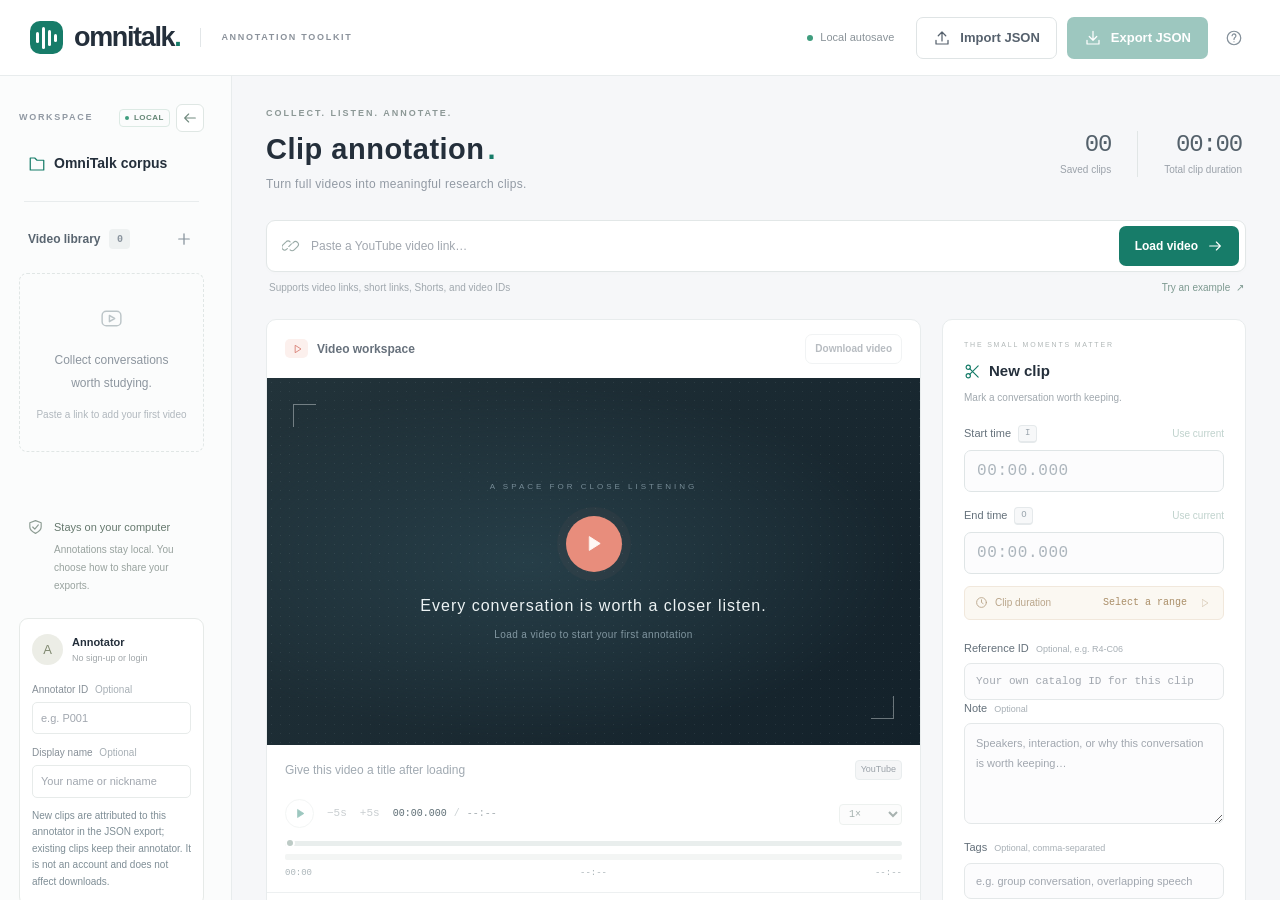
==== commit 3ac18fef: "Choose scenario categories in the clip form and filter the library by them The clip form gets one ch" ====
--- a/src/annotation_toolkit/static/index.html
+++ b/src/annotation_toolkit/static/index.html
@@ -69,6 +69,7 @@
           <label class="library-search"><svg class="icon"><use href="#i-search"/></svg><input id="library-search" placeholder="Filter by title, YouTube ID, or ref ID" aria-label="Filter videos by title, YouTube ID, or reference ID" autocomplete="off"></label>
           <select id="library-annotator" aria-label="Filter videos by annotator"></select>
           <select id="library-status" aria-label="Filter videos by question status"></select>
+          <select id="library-scenario" aria-label="Filter videos by scenario category"></select>
           <div class="library-filter-summary" id="library-filter-summary" role="status" hidden><span id="library-filter-count"></span><button class="text-button" id="clear-library-filters" type="button">Clear filters</button></div>
         </div>
         <nav id="video-list" class="video-list" aria-label="Video list"></nav>
@@ -131,6 +132,8 @@
                 <label for="clip-ref" class="form-label">Reference ID <span class="optional">Optional, e.g. R4-C06</span></label><input id="clip-ref" class="ref-input" maxlength="100" autocomplete="off" spellcheck="false" placeholder="Your own catalog ID for this clip">
                 <label for="clip-note" class="form-label">Note <span class="optional">Optional</span></label><textarea id="clip-note" rows="4" maxlength="20000" placeholder="Speakers, interaction, or why this conversation is worth keeping…"></textarea>
                 <label for="clip-tags" class="form-label">Tags <span class="optional">Optional, comma-separated</span></label><input id="clip-tags" maxlength="1200" placeholder="e.g. group conversation, overlapping speech">
+                <span class="form-label" id="clip-scenarios-label">Scenario category <span class="optional">Optional, usually one</span></span><div class="scenario-chips" id="clip-scenarios" role="group" aria-labelledby="clip-scenarios-label" aria-describedby="clip-scenarios-help"></div>
+                <p class="scenario-help" id="clip-scenarios-help">Pick the dominant scenario. Add another only when a distinct scenario is clearly shown; avoid unnecessary labels. If none fits, leave this empty and describe the scenario in the note (“No suitable scenario label”).</p>
                 <p class="field-error" id="clip-error" role="alert" hidden></p>
                 <button class="button primary save-clip" type="submit" id="save-clip"><svg class="icon"><use href="#i-plus"/></svg><span id="save-clip-label">Add clip</span><kbd>⌘ ↵</kbd></button>
                 <p class="editor-hint">Enter seconds or <span class="mono">mm:ss.sss</span></p>
@@ -152,9 +155,9 @@
         </section>
 
         <section class="clips-card" aria-labelledby="clips-heading">
-          <div class="clips-heading"><div><h2 id="clips-heading">Clips <span class="count-pill" id="clip-count">0</span></h2><p id="clips-description">Load a video, then add clips to this list.</p></div><div class="clips-actions"><label class="clip-search"><svg class="icon"><use href="#i-search"/></svg><input id="clips-search" placeholder="Search notes, tags or questions" aria-label="Search notes, tags or questions"></label><button class="button secondary" id="download-all-clips" type="button" disabled><svg class="icon"><use href="#i-download"/></svg>Download all</button></div></div>
+          <div class="clips-heading"><div><h2 id="clips-heading">Clips <span class="count-pill" id="clip-count">0</span></h2><p id="clips-description">Load a video, then add clips to this list.</p></div><div class="clips-actions"><label class="clip-search"><svg class="icon"><use href="#i-search"/></svg><input id="clips-search" placeholder="Search notes, tags, scenarios or questions" aria-label="Search notes, tags, scenarios or questions"></label><button class="button secondary" id="download-all-clips" type="button" disabled><svg class="icon"><use href="#i-download"/></svg>Download all</button></div></div>
           <div class="clips-empty" id="clips-empty"><span class="empty-bookmark"><svg class="icon"><use href="#i-bookmark"/></svg></span><h3>Your corpus starts with the first clip</h3><p>Mark the start and end, add your observations, then click Add clip.</p><span class="empty-step"><kbd>I</kbd><span>Mark start</span><span class="step-dash"></span><kbd>O</kbd><span>Mark end</span></span></div>
-          <div class="table-scroll" id="clips-table-container" hidden><table><thead><tr><th scope="col">Clip</th><th scope="col">Time range</th><th scope="col">Note</th><th scope="col">Tags</th><th scope="col" class="actions-heading">Actions</th></tr></thead><tbody id="clips-body"></tbody></table></div>
+          <div class="table-scroll" id="clips-table-container" hidden><table><thead><tr><th scope="col">Clip</th><th scope="col">Time range</th><th scope="col">Note</th><th scope="col">Scenario · tags</th><th scope="col" class="actions-heading">Actions</th></tr></thead><tbody id="clips-body"></tbody></table></div>
           <div class="no-results" id="no-results" hidden>No matching clips. Try another search.</div>
           <div class="clips-footer"><svg class="icon"><use href="#i-check"/></svg><span>Clips and their questions are annotations. Saved in this browser; Export JSON creates a file.</span><span class="json-badge">.json</span></div>
         </section>
--- a/src/annotation_toolkit/static/styles.css
+++ b/src/annotation_toolkit/static/styles.css
@@ -60,6 +60,22 @@
 .qa-evidence-panel { background:#f7faf8; border:1px solid #e1e9e3; border-radius:10px; padding:14px; }
 .qa-evidence-panel > .qa-label:first-child { margin-top:0; }
 .qa-evidence-panel .qa-field:last-child { margin-bottom:0; }
+.qa-evidence-editor { margin:14px 0; padding-top:12px; border-top:1px solid #e1e9e3; }
+.qa-evidence { background:#fff; border:1px solid #e1e9e3; border-radius:8px; padding:10px; margin-top:10px; display:flex; flex-direction:column; gap:7px; }
+.qa-evidence-top { display:flex; align-items:center; gap:8px; }
+.qa-evidence-top select, .qa-evidence-tools select { flex:1; min-width:0; font-size:12px; border:1px solid #dfe5e6; border-radius:6px; padding:5px 6px; background:#fff; }
+.qa-evidence-top .qa-remove { margin-left:auto; }
+.qa-evidence-number { font:11px var(--mono); color:#7d9990; min-width:16px; }
+.qa-evidence textarea { min-height:0; font-size:12px; line-height:1.6; padding:7px 9px; }
+.qa-span { display:flex; flex-wrap:wrap; align-items:center; gap:6px; }
+.qa-span .icon-button { width:26px; height:26px; }
+.qa-span .qa-remove { font-size:18px; padding:0 4px; }
+.qa-span-time.time-input { width:112px; height:30px; font-size:12px; padding:4px 7px; }
+.qa-span-dash { color:#a7b2ae; }
+.qa-span-relative { font:10px var(--mono); color:#9aa6a2; }
+.qa-evidence > .text-button { align-self:flex-start; }
+.qa-evidence-tools { display:flex; align-items:center; gap:8px; margin-top:10px; }
+.qa-evidence-tools .button { padding:6px 10px; font-size:12px; }
 .qa-editor-footer { margin-top:14px; }
 @container question-workspace (min-width:680px) {
   .qa-editor-columns { grid-template-columns:minmax(0,1.2fr) minmax(0,1fr); gap:22px; }
@@ -96,3 +112,11 @@
 .ref-input { font-family:var(--mono) }
 .qa-clip-bar .ref-copy { font-family:var(--mono);font-weight:600;color:var(--green-dark);cursor:copy }
 #clips-table-container.has-refs th:first-child { width:128px }
+/* Scenario categories: chosen in the clip form, shown beside the clip's tags. */
+.scenario-chips { display:flex;flex-wrap:wrap;gap:5px;margin-bottom:6px }
+.scenario-chip { border:1px solid #e1e7e5;border-radius:12px;background:#fff;color:#66737c;font-size:10px;line-height:1.4;padding:3px 8px;text-align:left }
+.scenario-chip:hover:not(:disabled) { border-color:#9cc3b4;color:var(--green-dark) }
+.scenario-chip[aria-pressed=true] { background:var(--green-wash);border-color:var(--green);color:var(--green-dark);font-weight:550 }
+.scenario-help { font-size:9px;line-height:1.6;color:#98a3a9;margin:0 0 4px }
+.editor-card #clip-scenarios-label, #clip-scenarios, .scenario-help { grid-column:1/-1 }
+.clip-scenario { display:block;max-width:100%;overflow:hidden;text-overflow:ellipsis;white-space:nowrap;font-size:8px;line-height:1.6;padding:2px 5px;border-radius:3px;background:var(--green-wash);color:var(--green-dark);margin-bottom:4px }
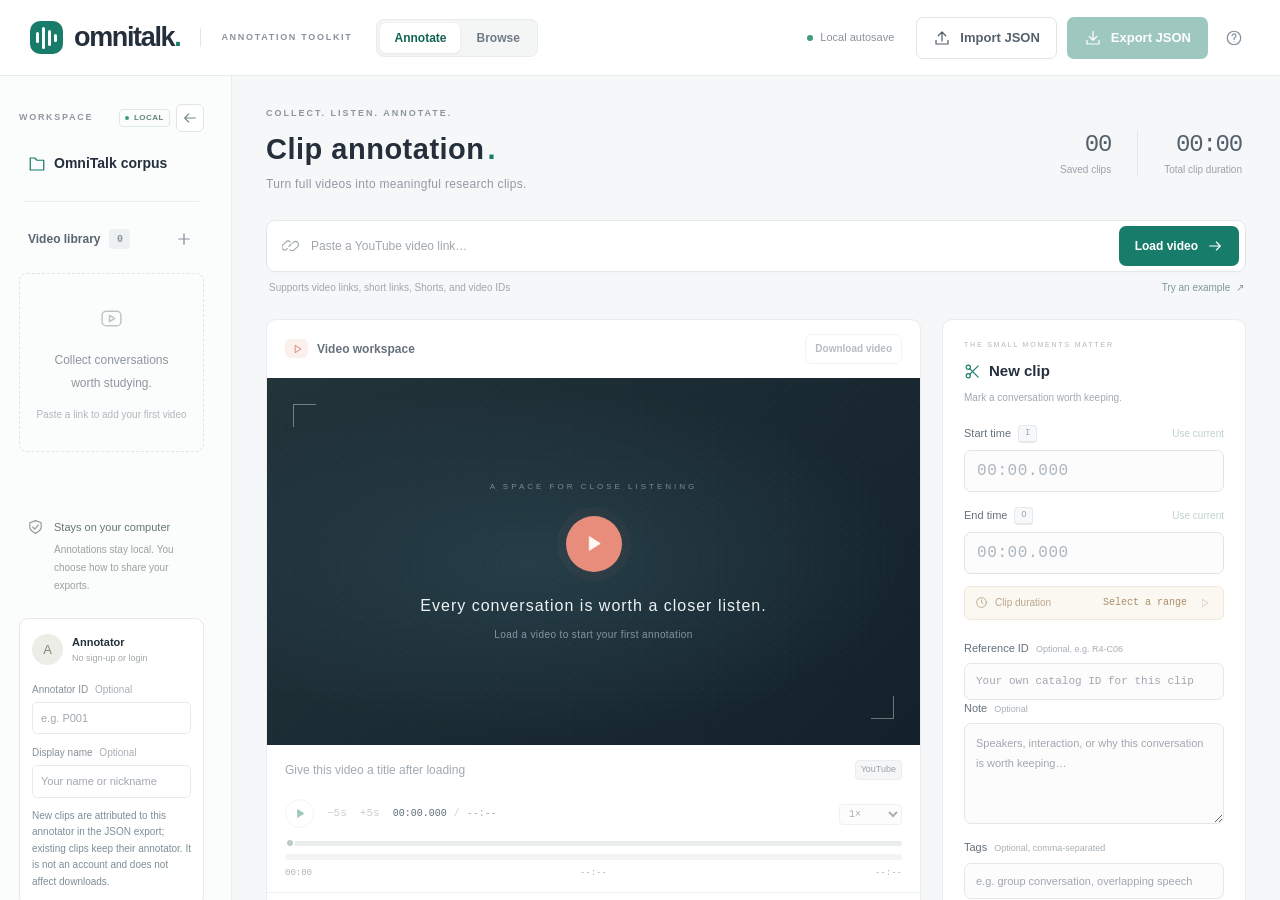
==== commit d285216f: "Add a Browse view for QA submission files beside Annotate A switch at the top shows Annotate (unchan" ====
--- a/src/annotation_toolkit/static/index.html
+++ b/src/annotation_toolkit/static/index.html
@@ -10,7 +10,9 @@
     <link rel="icon" href="data:image/svg+xml,%3Csvg xmlns='http://www.w3.org/2000/svg' viewBox='0 0 40 40'%3E%3Crect width='40' height='40' rx='12' fill='%23177c69'/%3E%3Cpath d='M10 17v6m7-13v20m7-17v14m7-10v6' stroke='white' stroke-width='3' stroke-linecap='round'/%3E%3C/svg%3E">
     <link rel="stylesheet" href="./styles.css">
     <link id="downloads-styles" rel="stylesheet" href="./downloads.css">
+    <link rel="stylesheet" href="./browse.css">
     <script type="module" src="./app.js"></script>
+    <script type="module" src="./browse.js"></script>
   </head>
   <body data-mode="local">
     <svg class="icon-definitions" aria-hidden="true" xmlns="http://www.w3.org/2000/svg">
@@ -44,7 +46,11 @@
         <span>omnitalk<span class="brand-period">.</span></span>
         <span class="brand-caption">ANNOTATION TOOLKIT</span>
       </a>
-      <div class="topbar-actions">
+      <div class="view-switch" role="tablist" aria-label="View">
+        <button type="button" role="tab" class="view-tab" id="view-annotate" aria-selected="true" aria-controls="annotate-view">Annotate</button>
+        <button type="button" role="tab" class="view-tab" id="view-browse" aria-selected="false" aria-controls="browse-view">Browse</button>
+      </div>
+      <div class="topbar-actions" data-view-only="annotate">
         <span class="save-status" id="save-status" role="status"><span class="status-dot"></span>Local autosave</span>
         <button class="button secondary" id="import-button"><svg class="icon"><use href="#i-upload"/></svg><span>Import JSON</span></button>
         <input type="file" id="import-file" accept="application/json,.json" multiple hidden>
@@ -53,11 +59,11 @@
       </div>
     </header>
 
-    <div id="browser-demo-notice" class="browser-demo-notice" role="note" hidden>
+    <div id="browser-demo-notice" class="browser-demo-notice" role="note" data-view-only="annotate" hidden>
       <span><strong>Browser edition</strong> · Annotate and export JSON here. Video downloads require the local app. Your annotations stay in this browser.</span>
       <a href="https://github.com/chnln/omnitalk-annotation-toolkit#run-locally" target="_blank" rel="noopener noreferrer">Local setup ↗</a>
     </div>
-    <div class="app-layout">
+    <div class="app-layout" id="annotate-view" data-view-only="annotate">
       <aside class="sidebar" id="library-sidebar" aria-label="Project and video library">
         <div class="workspace-label"><span>WORKSPACE</span><span class="local-pill"><span class="status-dot"></span>LOCAL</span><button class="sidebar-toggle" id="sidebar-toggle" type="button" aria-expanded="true" aria-controls="sidebar-content" aria-label="Collapse video library" title="Collapse video library"><svg class="icon" aria-hidden="true"><use href="#i-arrow"/></svg><span class="sidebar-toggle-text">Library</span></button></div>
         <div class="sidebar-content" id="sidebar-content">
@@ -165,6 +171,62 @@
       </main>
     </div>
 
+    <div class="browse-view" id="browse-view" data-view-only="browse" role="tabpanel" aria-labelledby="view-browse">
+      <main class="browse-main">
+        <div class="page-heading">
+          <div><div class="eyebrow">READ. CHECK. EDIT.</div><h1>QA files<span class="heading-dot">.</span></h1><p>Browse, check and edit OmniTalk QA submission files (JSONL), then export a clean copy.</p></div>
+          <div class="workspace-stats"><span><strong id="browse-total">00</strong>Questions</span><span><strong id="browse-error-total">00</strong>Lines with errors</span></div>
+        </div>
+        <div class="storage-warning" id="browse-storage-warning" role="alert" hidden><span id="browse-storage-warning-text"></span></div>
+        <section class="browse-toolbar" aria-label="Files and video sources">
+          <div class="browse-toolbar-group">
+            <select id="browse-dataset" aria-label="Loaded QA file" hidden></select>
+            <button class="icon-button" id="browse-remove-dataset" type="button" aria-label="Remove this QA file" title="Remove this QA file from browser storage" hidden><svg class="icon"><use href="#i-trash"/></svg></button>
+            <button class="button secondary" id="browse-import" type="button"><svg class="icon"><use href="#i-upload"/></svg><span>Import JSONL</span></button>
+            <input type="file" id="browse-import-file" accept=".jsonl,.ndjson,.txt,application/jsonl,application/x-ndjson,text/plain" multiple hidden>
+            <button class="button primary" id="browse-export" type="button" disabled><svg class="icon"><use href="#i-download"/></svg><span>Export JSONL</span></button>
+          </div>
+          <div class="browse-toolbar-group">
+            <button class="button secondary" id="browse-drive-import" type="button" title="Import a JSON file that maps clip IDs to Google Drive file IDs">Drive mapping</button>
+            <input type="file" id="browse-drive-file" accept=".json,application/json" hidden>
+            <span class="browse-source-status" id="browse-drive-status">No Drive mapping</span>
+            <button class="text-button" id="browse-drive-clear" type="button" hidden>Clear</button>
+            <button class="button secondary" id="browse-local-pick" type="button" title="Choose clip files named &lt;video_clip_id&gt;.mp4 from this computer">Local clips</button>
+            <input type="file" id="browse-local-file" accept="video/*,.mp4,.mov,.webm,.mkv" multiple hidden>
+            <span class="browse-source-status" id="browse-local-status">No local clips</span>
+          </div>
+        </section>
+        <div class="browse-tabs" role="tablist" aria-label="Browse sections">
+          <button type="button" role="tab" class="browse-tab" id="browse-tab-questions" aria-selected="true" aria-controls="browse-questions">Questions</button>
+          <button type="button" role="tab" class="browse-tab" id="browse-tab-format" aria-selected="false" aria-controls="browse-format">Format <span class="count-pill" id="browse-format-version">v1.0</span></button>
+        </div>
+        <section id="browse-questions" role="tabpanel" aria-labelledby="browse-tab-questions">
+          <div class="browse-report" id="browse-import-report" role="status" hidden><div id="browse-import-report-text"></div><button class="text-button" id="browse-dismiss-report" type="button">Dismiss</button></div>
+          <div class="browse-drop" id="browse-empty"><span class="empty-bookmark"><svg class="icon"><use href="#i-upload"/></svg></span><h3>Open a QA file</h3><p>Drop .jsonl files here or use Import JSONL. Each file stays a separate dataset. You can also drop a Drive mapping (.json) or clip videos (.mp4).</p><span class="browse-drop-hint">The format is described in the Format tab.</span></div>
+          <div id="browse-workspace" hidden>
+            <div class="browse-summary" id="browse-summary"></div>
+            <div class="browse-grid">
+              <aside class="browse-list-card" aria-label="Questions in this file">
+                <div class="browse-filters" role="search">
+                  <label class="library-search"><svg class="icon"><use href="#i-search"/></svg><input id="browse-search" placeholder="Search clip ID, question ID or text" aria-label="Search clip ID, question ID or text" autocomplete="off"></label>
+                  <select id="browse-scenario" aria-label="Filter by scenario"></select>
+                  <select id="browse-status" aria-label="Filter by problems"></select>
+                  <label class="browse-check"><input type="checkbox" id="browse-hide-answers"> Hide answers</label>
+                </div>
+                <div class="browse-list-meta"><span id="browse-count" role="status"></span><button class="text-button" id="browse-undo" type="button" disabled>Undo last edit</button></div>
+                <nav class="browse-list" id="browse-list" aria-label="Question list"></nav>
+              </aside>
+              <section class="browse-detail" id="browse-detail" aria-label="Selected question"></section>
+            </div>
+          </div>
+        </section>
+        <section id="browse-format" class="browse-format" role="tabpanel" aria-labelledby="browse-tab-format" hidden></section>
+        <footer class="page-footer"><span>QA files stay in this browser until you export them.</span><span>ONE QUESTION PER LINE.</span></footer>
+      </main>
+    </div>
+    <dialog id="browse-confirm" class="confirm-dialog"><h2 id="browse-confirm-title"></h2><p id="browse-confirm-message"></p><div class="dialog-actions"><button class="button secondary" id="browse-confirm-cancel">Cancel</button><button class="button primary" id="browse-confirm-accept">Confirm</button></div></dialog>
+    <div class="toast" id="browse-toast" role="status" hidden><svg class="icon"><use href="#i-check"/></svg><span id="browse-toast-message"></span></div>
+
     <dialog id="help-dialog" class="help-dialog"><div class="dialog-heading"><div><div class="eyebrow">A LITTLE FIELD GUIDE</div><h2>Start building your corpus</h2></div><button class="icon-button" id="close-help" aria-label="Close help"><svg class="icon"><use href="#i-close"/></svg></button></div><ol class="help-steps"><li><strong>Optionally enter an annotator ID, then paste a video link.</strong><p>Each new clip records this annotator in the exported JSON; it does not create an account. Clip ranges, notes, and tags are your annotations.</p></li><li><strong>Play, mark, and record your observations.</strong><p>Click “Use current” or enter seconds or mm:ss.sss. Click Add clip to place it in the list below. Each video has its own clips and unfinished draft; switch videos in the library.</p></li><li><strong>Export JSON to share with your project lead.</strong><p>Exports save a JSON file through the local server. The dialog shows its location. Import one or more files to continue annotating; each file stays separate, and the selector at the top of the sidebar switches between them.</p></li></ol><div class="shortcut-grid"><span><kbd>Space</kbd>Play / pause</span><span><kbd>I</kbd>Mark start</span><span><kbd>O</kbd>Mark end</span><span><kbd>⌘ / Ctrl ↵</kbd>Add clip</span></div><p class="help-note">Shortcuts work outside text fields. If the YouTube player has focus, click elsewhere on this page first. The save shortcut also works inside clip fields.</p><div class="help-details"><p><strong>Local storage: </strong>Annotations and unfinished drafts are saved in this browser’s localStorage. Storage is separate for each browser, host, and port; clearing browser data removes it. Export regularly, and avoid editing the same project in multiple tabs.</p><p><strong>YouTube limitations: </strong>Videos need internet access and must allow embedding. The page has no comments or recommendation sidebar, but YouTube controls the player’s branding, ads, and end recommendations. You can still enter times manually if playback fails. Times are stored to milliseconds, without a guarantee of frame accuracy.</p><p><strong>Audio and subtitles: </strong>Use Download video for the full video, a clip row for one clip, or Download all for all clips of the selected video. Choose a save folder before starting. Video downloads include source audio. Audio-only extraction and subtitle import are not implemented yet.</p></div></dialog>
     <dialog id="confirm-dialog" class="confirm-dialog"><h2 id="confirm-title"></h2><p id="confirm-message"></p><div class="dialog-actions"><button class="button secondary" id="confirm-cancel">Cancel</button><button class="button primary" id="confirm-accept">Confirm</button></div></dialog>
     <dialog id="export-dialog" class="export-dialog">
--- a/src/annotation_toolkit/static/styles.css
+++ b/src/annotation_toolkit/static/styles.css
@@ -74,7 +74,8 @@
 .qa-span-dash { color:#a7b2ae; }
 .qa-span-relative { font:10px var(--mono); color:#9aa6a2; }
 .qa-evidence > .text-button { align-self:flex-start; }
-.qa-evidence-tools { display:flex; align-items:center; gap:8px; margin-top:10px; }
+.qa-evidence-tools { display:flex; flex-wrap:wrap; align-items:center; gap:8px; margin-top:10px; }
+.qa-evidence-tools select { flex:1 1 160px; }
 .qa-evidence-tools .button { padding:6px 10px; font-size:12px; }
 .qa-editor-footer { margin-top:14px; }
 @container question-workspace (min-width:680px) {
@@ -120,3 +121,4 @@
 .scenario-help { font-size:9px;line-height:1.6;color:#98a3a9;margin:0 0 4px }
 .editor-card #clip-scenarios-label, #clip-scenarios, .scenario-help { grid-column:1/-1 }
 .clip-scenario { display:block;max-width:100%;overflow:hidden;text-overflow:ellipsis;white-space:nowrap;font-size:8px;line-height:1.6;padding:2px 5px;border-radius:3px;background:var(--green-wash);color:var(--green-dark);margin-bottom:4px }
+.qa-function-pick { align-self:flex-start;max-width:100%;font-size:12px;color:#64756e;border:1px solid #dfe5e6;border-radius:6px;padding:4px 6px;background:#fff }
--- a/src/annotation_toolkit/static/browse.css
+++ b/src/annotation_toolkit/static/browse.css
@@ -0,0 +1,146 @@
+/* View switch (Annotate | Browse) and the Browse view. Uses the tokens and components defined in styles.css. */
+body[data-view="browse"] [data-view-only="annotate"], body:not([data-view="browse"]) [data-view-only="browse"] { display:none!important }
+.view-switch { display:flex; gap:2px; padding:3px; border:1px solid var(--line); border-radius:8px; background:#f4f6f6; margin-right:auto }
+.view-tab { border:0; background:none; color:#6f7b84; font-size:12px; font-weight:550; padding:6px 14px; border-radius:6px }
+.view-tab:hover { color:var(--green-dark) }
+.view-tab[aria-selected=true] { background:white; color:var(--green-dark); box-shadow:0 1px 3px #23302a14 }
+
+.browse-main { padding-bottom:18px }
+.browse-view.is-dragging .browse-main { outline:2px dashed #9cc3b4; outline-offset:-10px; border-radius:14px }
+.browse-toolbar { display:flex; flex-wrap:wrap; align-items:center; justify-content:space-between; gap:10px 18px; background:white; border:1px solid var(--line); border-radius:10px; padding:12px 14px; margin-bottom:16px }
+.browse-toolbar-group { display:flex; flex-wrap:wrap; align-items:center; gap:8px; min-width:0 }
+.browse-toolbar select { max-width:min(360px, 100%); border:1px solid #dfe5e6; border-radius:7px; padding:9px 10px; background:white; font-size:12px }
+.browse-toolbar .button { padding:8px 13px }
+.browse-toolbar .icon-button { width:30px; height:30px; background:#eef5f1 }
+.browse-toolbar .icon-button .icon { width:14px; height:14px }
+.browse-source-status { font-size:11px; color:#89919d }
+
+.browse-tabs { display:flex; gap:18px; border-bottom:1px solid var(--line); margin-bottom:16px }
+.browse-tab { border:0; background:none; padding:8px 2px 10px; font-size:13px; font-weight:550; color:#8a949c; border-bottom:2px solid transparent; margin-bottom:-1px; display:inline-flex; align-items:center; gap:7px }
+.browse-tab[aria-selected=true] { color:var(--green-dark); border-bottom-color:var(--green) }
+
+.browse-report { display:flex; justify-content:space-between; align-items:flex-start; gap:12px; border:1px solid #d8e7e0; background:#f4fcf7; color:#407c65; border-radius:8px; padding:10px 14px; font-size:12px; margin-bottom:14px }
+.browse-report.error { background:#fff5f0; border-color:#f1d5c8; color:#9d5a40 }
+.browse-report p + p { margin-top:4px }
+.browse-drop { text-align:center; border:1px dashed #cfdcd7; border-radius:12px; background:white; padding:46px 20px; color:#7d8890 }
+.browse-drop h3 { margin:14px 0 6px; color:var(--text) }
+.browse-drop p { font-size:12px; max-width:520px; margin:0 auto 10px }
+.browse-drop-hint { font-size:11px; color:#a0a9ae }
+
+.browse-summary { display:flex; flex-wrap:wrap; justify-content:space-between; gap:8px 16px; font-size:12px; color:#6f7b84; margin-bottom:12px }
+.summary-counts { display:flex; flex-wrap:wrap; gap:6px 16px; align-items:center }
+.summary-counts strong { color:var(--text) }
+.summary-error { color:#ba604d; font-weight:550 }
+.summary-warning { color:#a77a1d; font-weight:550 }
+.summary-edited { color:#3c6fa0; font-weight:550 }
+.summary-rules { display:flex; flex-wrap:wrap; gap:5px }
+.rule-chip { border:1px solid #f1d5c8; background:#fff5f0; color:#ad5e45; font-family:var(--mono); font-size:10px; border-radius:10px; padding:2px 8px }
+.rule-chip.warning { border-color:#f0e0b8; background:#fffaf0; color:#93701f }
+
+.browse-grid { display:grid; grid-template-columns:minmax(260px, 340px) minmax(0, 1fr); gap:18px; align-items:start }
+.browse-list-card, .browse-detail, .format-card { background:white; border:1px solid var(--line); border-radius:10px; min-width:0 }
+.browse-list-card { position:sticky; top:12px; display:flex; flex-direction:column; max-height:calc(100vh - 24px) }
+.browse-filters { display:grid; grid-template-columns:1fr 1fr; gap:7px; padding:12px 12px 8px }
+.browse-filters .library-search { grid-column:1/-1 }
+.browse-filters select { min-width:0; border:1px solid #e7ebed; border-radius:6px; padding:6px 7px; font-size:11px; background:white; color:#56616d }
+.browse-check { grid-column:1/-1; display:flex; align-items:center; gap:7px; font-size:11px; color:#65717b }
+.browse-check input { width:auto }
+.browse-list-meta { display:flex; justify-content:space-between; align-items:center; padding:2px 12px 8px; font-size:11px; color:#89919d; border-bottom:1px solid #edf0f1 }
+.browse-list-meta .text-button { margin:0 }
+.browse-list { overflow:auto; padding:6px; display:flex; flex-direction:column; gap:3px; min-height:120px }
+.browse-item { display:grid; gap:2px; text-align:left; width:100%; border:1px solid transparent; border-radius:7px; background:none; padding:8px 10px; color:var(--text) }
+.browse-item:hover { background:#f6f8f7 }
+.browse-item[aria-current=true] { background:var(--green-wash); border-color:#bcdccf }
+.browse-item-title { font-family:var(--mono); font-size:11px; font-weight:600 }
+.browse-item-meta { font-size:10px; color:#8b959f }
+.browse-item-text { font-size:12px; line-height:1.45; color:#4c5863; display:-webkit-box; -webkit-line-clamp:2; -webkit-box-orient:vertical; overflow:hidden }
+.browse-item-badges { display:flex; flex-wrap:wrap; gap:4px }
+.browse-item-badges:empty { display:none }
+.line-badge { font-size:9px; font-weight:600; border-radius:4px; padding:1px 6px; background:#eef1f1; color:#6f7b84; text-transform:uppercase; letter-spacing:.4px }
+.line-badge.error { background:#fdeee8; color:#b0543f }
+.line-badge.warning { background:#fdf5e2; color:#93701f }
+.line-badge.edited { background:#e8f0fa; color:#3c6fa0 }
+.browse-list-empty { font-size:12px; color:#98a3a9; padding:16px }
+
+.browse-detail { padding:18px 20px 22px }
+.browse-detail-heading { display:flex; flex-wrap:wrap; align-items:flex-start; gap:10px 14px; margin-bottom:12px }
+.browse-detail-heading > div:first-child { margin-right:auto; min-width:0 }
+.browse-detail-heading h2 { font-family:var(--mono); font-size:16px; overflow-wrap:anywhere }
+.browse-detail-actions { display:flex; gap:8px }
+.browse-detail-actions .button { padding:7px 12px; font-size:12px }
+.line-problems, .field-problems { display:grid; gap:3px }
+.line-problems { margin-bottom:12px }
+.problem { font-size:11px; line-height:1.55; padding-left:16px; position:relative }
+.problem:before { content:""; position:absolute; left:4px; top:6px; width:6px; height:6px; border-radius:50% }
+.problem.error { color:#ba604d } .problem.error:before { background:#cb7560 }
+.problem.warning { color:#93701f } .problem.warning:before { background:#d7a63a }
+.field-problems { margin-top:5px }
+
+.browse-video { margin-bottom:18px }
+.source-switch { display:inline-flex; gap:2px; padding:3px; border:1px solid var(--line); border-radius:8px; background:#f4f6f6; margin-bottom:10px }
+.source-option { border:0; background:none; color:#6f7b84; font-size:11px; font-weight:550; padding:5px 12px; border-radius:6px }
+.source-option[aria-checked=true] { background:white; color:var(--green-dark); box-shadow:0 1px 3px #23302a14 }
+.browse-stage { position:relative; background:#182830; aspect-ratio:16/9; max-height:520px; width:100%; border-radius:8px; overflow:hidden; display:flex; align-items:center; justify-content:center }
+.browse-stage iframe, .browse-stage video { width:100%; height:100%; border:0; display:block; background:#000 }
+.stage-message { color:#d3dcdf; font-size:12px; text-align:center; display:grid; gap:10px; justify-items:center; padding:20px }
+.browse-video-links { display:flex; flex-wrap:wrap; align-items:center; gap:6px 14px; margin-top:9px; font-size:12px }
+.browse-video-links .subtle-link { color:var(--green); font-weight:550 }
+.browse-video-url { font-size:10px; color:#98a3a9; overflow-wrap:anywhere }
+.browse-note { font-size:11px; line-height:1.6; color:#8a949c }
+.video-help { margin-top:6px; max-width:860px }
+
+.browse-fields { display:grid; gap:14px }
+.browse-row { display:grid; grid-template-columns:1fr 1fr; gap:12px }
+.browse-row.three { grid-template-columns:1fr 1fr 1fr }
+.browse-field { min-width:0 }
+.browse-field input, .browse-field textarea { font-size:12px; padding:8px 10px }
+.browse-field textarea { min-height:70px; line-height:1.6 }
+.browse-field.has-error input:not([type=radio]), .browse-field.has-error textarea { border-color:#e3a593 }
+.browse-field .recompute { margin:6px 0 0 }
+.browse-field .scenario-chip.unknown { border-color:#e3a593; color:#b0543f }
+.browse-choices { display:grid; gap:6px; margin-bottom:6px }
+.browse-choice { display:grid; grid-template-columns:auto 22px minmax(0,1fr) auto auto; align-items:center; gap:8px; border:1px solid #edf0f1; border-radius:8px; padding:5px 8px }
+.browse-choice input:not([type=radio]) { border-color:transparent; background:transparent; padding:6px 4px }
+.browse-choice input:not([type=radio]):focus { border-color:#75ae9f; background:white }
+.browse-choice .browse-answer { width:16px; height:16px; margin:0; accent-color:var(--green) }
+.choice-letter { font-family:var(--mono); font-weight:650; font-size:12px; color:#6f7b84; text-align:center }
+.correct-tag { visibility:hidden; font-size:9px; font-weight:650; letter-spacing:.5px; text-transform:uppercase; color:var(--green-dark); background:var(--green-wash); border-radius:4px; padding:2px 6px }
+.browse-choice.is-correct { border-color:#9cc3b4; background:#f6fbf9 }
+.browse-choice.is-correct .correct-tag { visibility:visible }
+.browse-choice .icon-button { background:none; color:#a0a9ae }
+.answer-hidden-note { display:none }
+.answers-hidden .browse-answer, .answers-hidden .correct-tag, .answers-hidden .answer-hint { visibility:hidden!important }
+.answers-hidden .answer-hidden-note { display:inline }
+.answers-hidden .browse-choice.is-correct { border-color:#edf0f1; background:none }
+.answers-hidden [data-errors-for="correct_answer"] { display:none }
+.browse-choice-actions { display:flex; flex-wrap:wrap; gap:14px }
+.browse-choice-actions .text-button { margin:0 }
+.browse-extra { display:grid; gap:4px }
+.browse-extra:empty { display:none }
+.browse-extra-row { display:grid; grid-template-columns:minmax(80px, auto) minmax(0, 1fr); gap:12px; font-size:11px; background:#f8f9fa; border-radius:6px; padding:6px 9px; overflow-wrap:anywhere }
+.browse-raw textarea { font-size:11px; line-height:1.6 }
+.browse-raw-actions { display:flex; gap:8px; margin-top:8px }
+
+.format-card { padding:22px 24px 26px; max-width:1100px }
+.format-card h2 { font-size:19px; margin:2px 0 8px }
+.format-card h3 { font-size:13px; margin:22px 0 8px }
+.format-intro p { font-size:12px; color:#64756e; line-height:1.6; max-width:780px }
+.format-notes, .format-scenarios { margin:0; padding-left:20px; font-size:12px; line-height:1.8; color:#4c5863 }
+.format-scenarios { columns:2; column-gap:30px }
+.format-table { width:100%; border-collapse:collapse; font-size:12px; margin-top:6px }
+.format-table th { text-align:left; font-size:10px; letter-spacing:.6px; text-transform:uppercase; color:#8a949c; font-weight:600; padding:7px 10px; border-bottom:1px solid var(--line) }
+.format-table td { padding:8px 10px; border-bottom:1px solid #f0f2f3; vertical-align:top; line-height:1.55 }
+.format-table code { font-family:var(--mono); font-size:11px; overflow-wrap:anywhere }
+.format-table td:first-child code { white-space:nowrap }
+.format-example { white-space:pre-wrap; overflow-wrap:anywhere; font-size:11px; line-height:1.6; background:#f6f8f7; border:1px solid var(--line); border-radius:8px; padding:12px 14px; margin:0 }
+
+@media(max-width:1060px) { .browse-grid { grid-template-columns:minmax(0, 1fr) } .browse-list-card { position:static; max-height:420px } }
+@media(max-width:720px) {
+  .view-switch { order:3; width:100%; margin-right:0 }
+  .view-tab { flex:1 }
+  .browse-row, .browse-row.three { grid-template-columns:1fr }
+  .format-scenarios { columns:1 }
+  .browse-detail { padding:16px }
+  .browse-choice { grid-template-columns:auto 18px minmax(0,1fr) auto }
+  .browse-choice .correct-tag { display:none }
+}
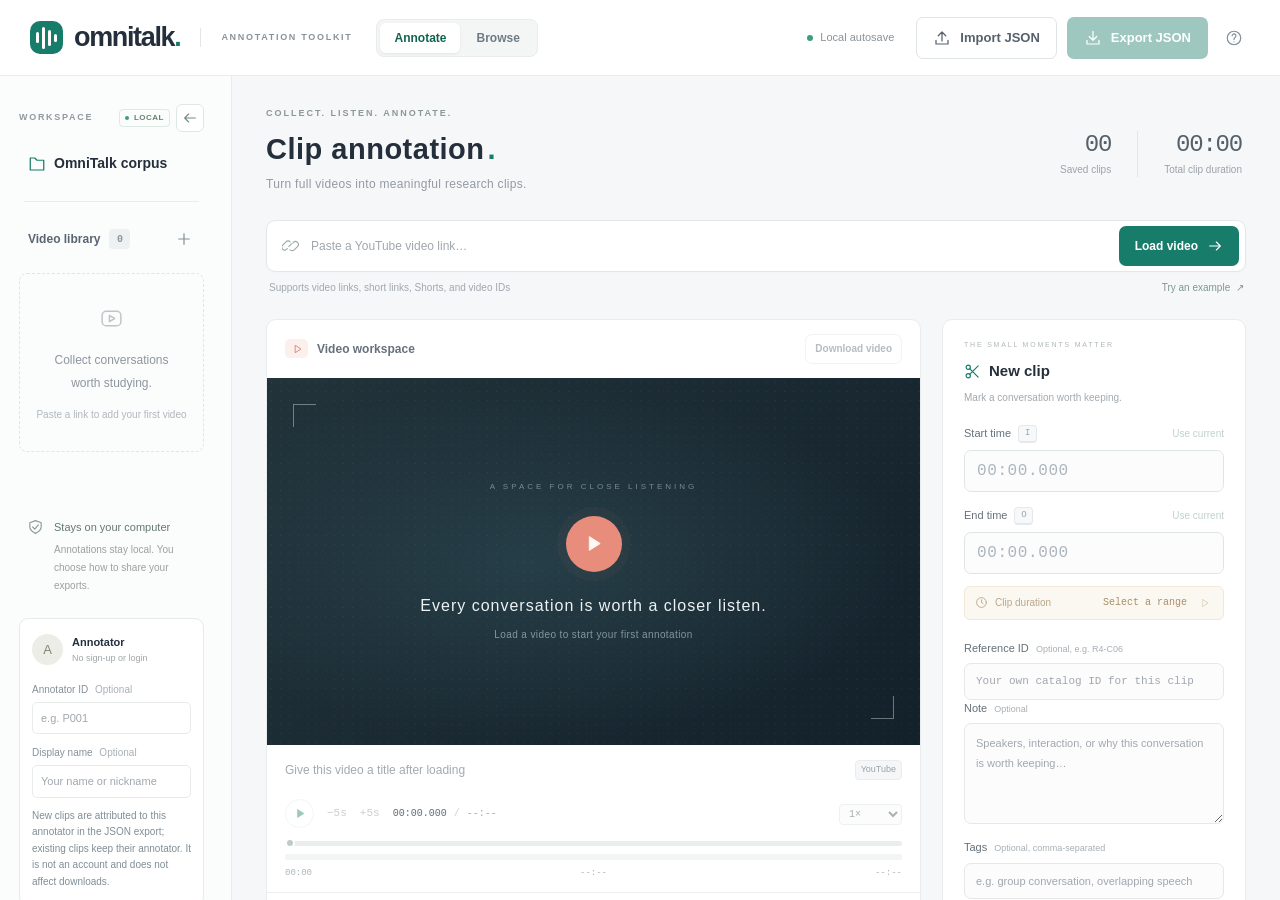
==== commit ccdd2320: "Browse: information hover beside Drive mapping (how the mapping works and which file it needs)" ====
--- a/src/annotation_toolkit/static/index.html
+++ b/src/annotation_toolkit/static/index.html
@@ -189,6 +189,20 @@
           <div class="browse-toolbar-group">
             <button class="button secondary" id="browse-drive-import" type="button" title="Import a JSON file that maps clip IDs to Google Drive file IDs">Drive mapping</button>
             <input type="file" id="browse-drive-file" accept=".json,application/json" hidden>
+            <span class="info-tip">
+              <button class="info-tip-button" type="button" aria-label="How the Drive mapping works" aria-describedby="browse-drive-info">i</button>
+              <span class="info-tip-panel" id="browse-drive-info" role="tooltip">
+                <strong>How the Drive mapping works</strong>
+                <span>Google Drive plays a file by its file ID, not by its name. The mapping tells this page which Drive file belongs to each <code>video_clip_id</code>. For a line with <code>video_clip_id</code> <code>Nan-001</code>, the page looks up <code>Nan-001</code>, gets the file ID and opens that file in Drive's player.</span>
+                <strong>The file you need</strong>
+                <span>One <code>.json</code> file in either form:</span>
+                <code class="info-tip-code">{ "Nan-001": "&lt;Drive file ID&gt;", "Nan-002": "…" }</code>
+                <code class="info-tip-code">[ { "title": "Nan-001.mp4", "id": "&lt;Drive file ID&gt;" }, … ]</code>
+                <span>The file ID is the part between <code>/d/</code> and <code>/view</code> in a clip's share link. In the list form, entries that are not <code>.mp4</code> files are skipped.</span>
+                <strong>To play the clips</strong>
+                <span>Each clip must be shared with you on Drive, or with anyone who has the link. The mapping is kept in this browser only; nothing is uploaded.</span>
+              </span>
+            </span>
             <span class="browse-source-status" id="browse-drive-status">No Drive mapping</span>
             <button class="text-button" id="browse-drive-clear" type="button" hidden>Clear</button>
             <button class="button secondary" id="browse-local-pick" type="button" title="Choose clip files named &lt;video_clip_id&gt;.mp4 from this computer">Local clips</button>
--- a/src/annotation_toolkit/static/browse.css
+++ b/src/annotation_toolkit/static/browse.css
@@ -5,6 +5,8 @@
 .view-tab:hover { color:var(--green-dark) }
 .view-tab[aria-selected=true] { background:white; color:var(--green-dark); box-shadow:0 1px 3px #23302a14 }
 
+/* body is a fixed-height flex column that does not scroll (styles.css), so the Browse view scrolls itself. */
+.browse-view { flex:1 1 auto; min-height:0; overflow-y:auto; overscroll-behavior:contain }
 .browse-main { padding-bottom:18px }
 .browse-view.is-dragging .browse-main { outline:2px dashed #9cc3b4; outline-offset:-10px; border-radius:14px }
 .browse-toolbar { display:flex; flex-wrap:wrap; align-items:center; justify-content:space-between; gap:10px 18px; background:white; border:1px solid var(--line); border-radius:10px; padding:12px 14px; margin-bottom:16px }
@@ -39,7 +41,7 @@
 
 .browse-grid { display:grid; grid-template-columns:minmax(260px, 340px) minmax(0, 1fr); gap:18px; align-items:start }
 .browse-list-card, .browse-detail, .format-card { background:white; border:1px solid var(--line); border-radius:10px; min-width:0 }
-.browse-list-card { position:sticky; top:12px; display:flex; flex-direction:column; max-height:calc(100vh - 24px) }
+.browse-list-card { position:sticky; top:12px; display:flex; flex-direction:column; max-height:calc(100dvh - 112px) }
 .browse-filters { display:grid; grid-template-columns:1fr 1fr; gap:7px; padding:12px 12px 8px }
 .browse-filters .library-search { grid-column:1/-1 }
 .browse-filters select { min-width:0; border:1px solid #e7ebed; border-radius:6px; padding:6px 7px; font-size:11px; background:white; color:#56616d }
@@ -76,11 +78,13 @@
 .problem.warning { color:#93701f } .problem.warning:before { background:#d7a63a }
 .field-problems { margin-top:5px }
 
-.browse-video { margin-bottom:18px }
+.browse-top { display:grid; grid-template-columns:minmax(0, 1fr) minmax(0, 1fr); gap:20px; align-items:start; margin-bottom:18px }
+.browse-top .browse-qa:empty { display:none }
+.browse-video { min-width:0 }
 .source-switch { display:inline-flex; gap:2px; padding:3px; border:1px solid var(--line); border-radius:8px; background:#f4f6f6; margin-bottom:10px }
 .source-option { border:0; background:none; color:#6f7b84; font-size:11px; font-weight:550; padding:5px 12px; border-radius:6px }
 .source-option[aria-checked=true] { background:white; color:var(--green-dark); box-shadow:0 1px 3px #23302a14 }
-.browse-stage { position:relative; background:#182830; aspect-ratio:16/9; max-height:520px; width:100%; border-radius:8px; overflow:hidden; display:flex; align-items:center; justify-content:center }
+.browse-stage { position:relative; background:#182830; aspect-ratio:16/9; max-height:min(520px, 55vh); width:100%; border-radius:8px; overflow:hidden; display:flex; align-items:center; justify-content:center }
 .browse-stage iframe, .browse-stage video { width:100%; height:100%; border:0; display:block; background:#000 }
 .stage-message { color:#d3dcdf; font-size:12px; text-align:center; display:grid; gap:10px; justify-items:center; padding:20px }
 .browse-video-links { display:flex; flex-wrap:wrap; align-items:center; gap:6px 14px; margin-top:9px; font-size:12px }
@@ -134,7 +138,7 @@
 .format-table td:first-child code { white-space:nowrap }
 .format-example { white-space:pre-wrap; overflow-wrap:anywhere; font-size:11px; line-height:1.6; background:#f6f8f7; border:1px solid var(--line); border-radius:8px; padding:12px 14px; margin:0 }
 
-@media(max-width:1060px) { .browse-grid { grid-template-columns:minmax(0, 1fr) } .browse-list-card { position:static; max-height:420px } }
+@media(max-width:1060px) { .browse-top { grid-template-columns:minmax(0, 1fr) } .browse-grid { grid-template-columns:minmax(0, 1fr) } .browse-list-card { position:static; max-height:420px } }
 @media(max-width:720px) {
   .view-switch { order:3; width:100%; margin-right:0 }
   .view-tab { flex:1 }
@@ -144,3 +148,15 @@
   .browse-choice { grid-template-columns:auto 18px minmax(0,1fr) auto }
   .browse-choice .correct-tag { display:none }
 }
+
+/* Information hover beside a toolbar button: shown on hover and on keyboard focus. */
+.browse-toolbar-group { position:relative }
+.info-tip { display:inline-flex }
+.info-tip-button { width:20px; height:20px; border:1px solid #cfd8d6; border-radius:50%; background:white; color:#6d7b84; font:600 11px/1 var(--serif, Georgia, serif); font-style:italic; padding:0; display:grid; place-items:center }
+.info-tip-button:hover, .info-tip-button:focus-visible { border-color:var(--green); color:var(--green) }
+.info-tip-panel { display:none; position:absolute; top:100%; margin-top:4px; left:0; z-index:30; width:min(420px, calc(100vw - 70px)); flex-direction:column; gap:6px; padding:14px 16px; background:white; border:1px solid var(--line); border-radius:9px; box-shadow:0 10px 40px #182d3424; font-size:12px; line-height:1.6; color:#56616d; text-align:left; white-space:normal }
+.info-tip:hover .info-tip-panel, .info-tip:focus-within .info-tip-panel { display:flex }
+.info-tip-panel strong { color:#35424b; font-weight:600 }
+.info-tip-panel strong:not(:first-child) { margin-top:6px }
+.info-tip-panel code { font:11px var(--mono); background:#f3f6f5; border-radius:4px; padding:1px 4px; color:#44535b }
+.info-tip-panel .info-tip-code { display:block; padding:7px 9px; overflow-wrap:anywhere }
